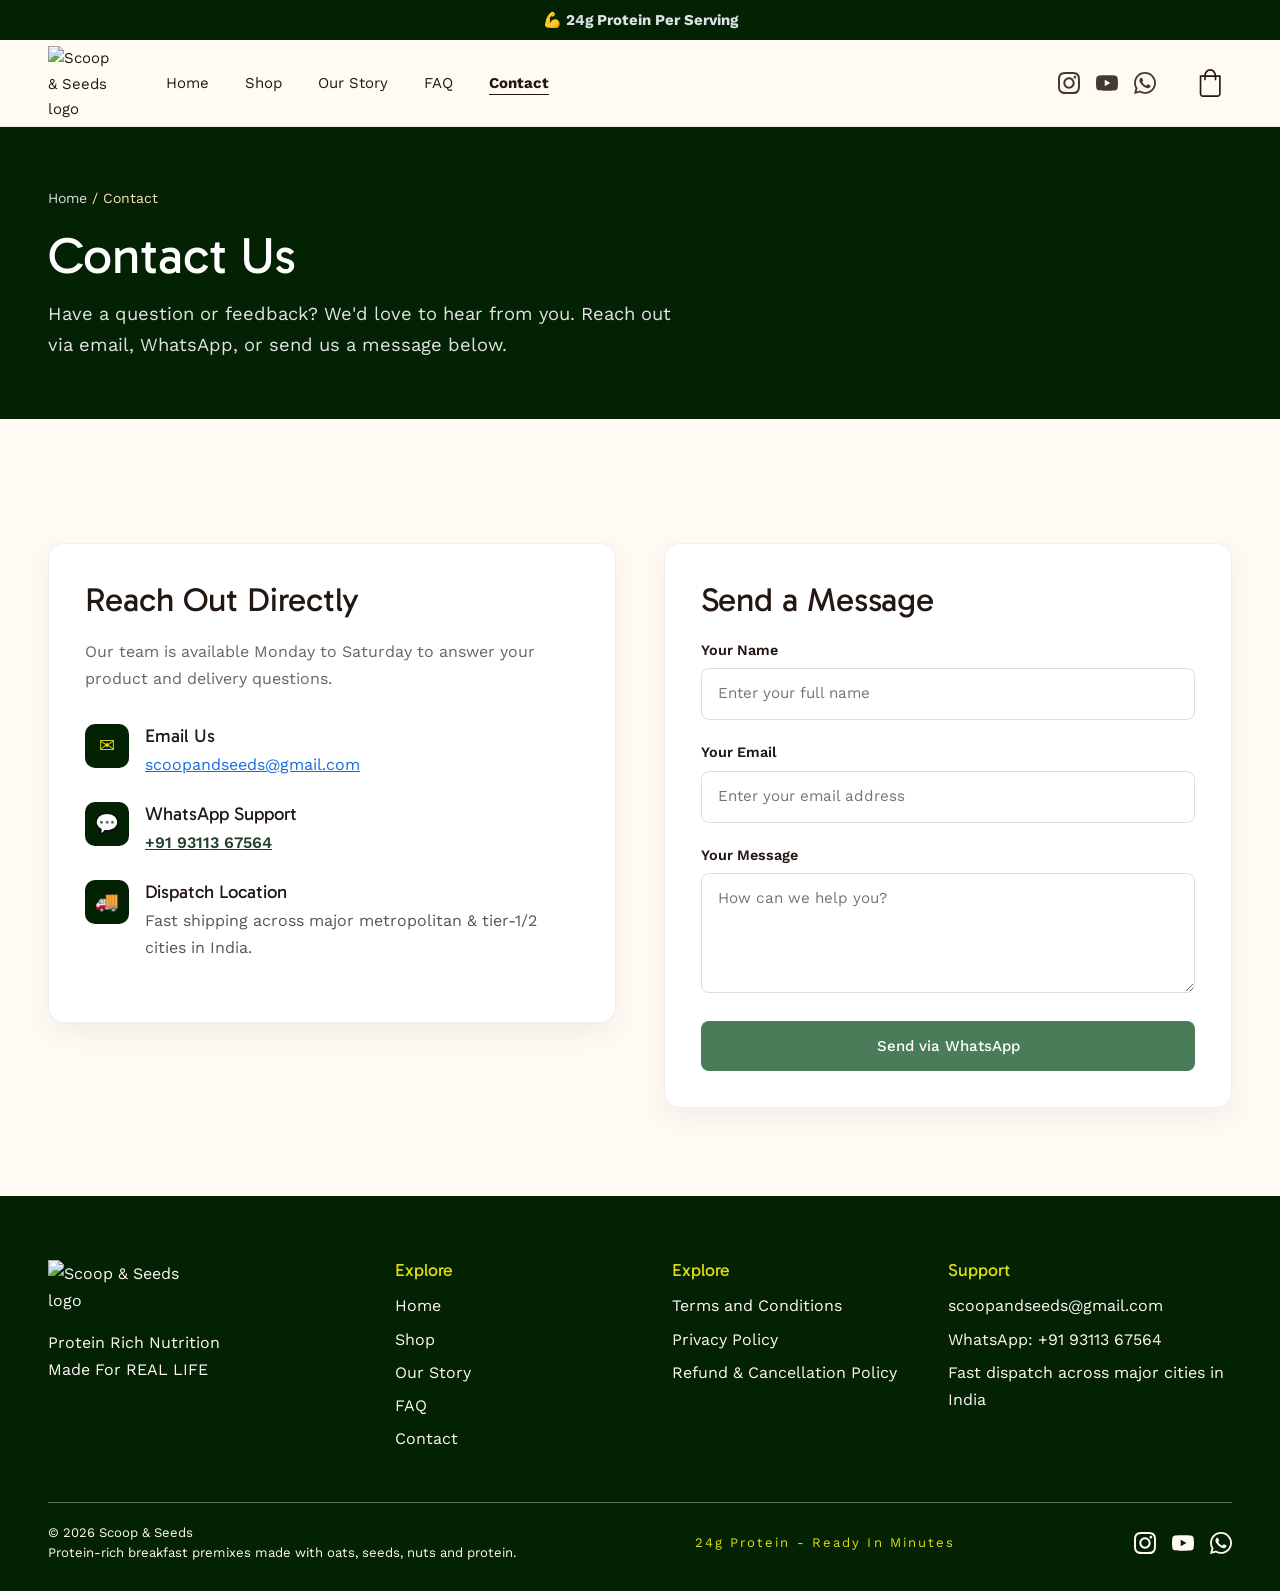
==== pages/contact.html @ 5bf4b300 "commit" ====
<!DOCTYPE html>
<html lang="en">

<head>
    <meta charset="utf-8">
    <meta name="viewport" content="width=device-width, initial-scale=1">
    <title>Contact Us | Scoop &amp; Seeds</title>
    <meta name="description"
        content="Get in touch with Scoop & Seeds. Contact us via Email or WhatsApp for orders, inquiries, or feedback.">
    <meta property="og:title" content="Contact Us | Scoop &amp; Seeds">
    <meta property="og:description" content="Reach out to the Scoop & Seeds team. We are here to help you with your order and nutrition goals.">
    <meta property="og:type" content="website">
    <link rel="icon"
        href="https://assets.zyrosite.com/cdn-cgi/image/format=auto,w=64,h=64,fit=crop/lCACfO20beddAweM/picsart_26-08-27_15-36-24-180-1-9NL1QxAApaIvexKM.png">
    <link rel="preconnect" href="https://fonts.googleapis.com">
    <link rel="preconnect" href="https://fonts.gstatic.com" crossorigin>
    <link
        href="https://fonts.googleapis.com/css2?family=Gabarito:wght@400;600;700&family=Work+Sans:wght@400;500;600&display=swap"
        rel="stylesheet">
    <link rel="stylesheet" href="../style.css">
</head>

<body>

    <!-- Icon sprite -->
    <svg width="0" height="0" style="position:absolute" aria-hidden="true">
        <symbol id="i-instagram" viewBox="0 0 24 24">
            <path
                d="M12.0027 5.84808C8.59743 5.84808 5.85075 8.59477 5.85075 12C5.85075 15.4053 8.59743 18.1519 12.0027 18.1519C15.4079 18.1519 18.1546 15.4053 18.1546 12C18.1546 8.59477 15.4079 5.84808 12.0027 5.84808ZM12.0027 15.9996C9.80212 15.9996 8.00312 14.2059 8.00312 12C8.00312 9.7941 9.79677 8.00046 12.0027 8.00046C14.2086 8.00046 16.0022 9.7941 16.0022 12C16.0022 14.2059 14.2032 15.9996 12.0027 15.9996ZM19.8412 5.59644C19.8412 6.39421 19.1987 7.03135 18.4062 7.03135C17.6085 7.03135 16.9713 6.38885 16.9713 5.59644C16.9713 4.80402 17.6138 4.16153 18.4062 4.16153C19.1987 4.16153 19.8412 4.80402 19.8412 5.59644ZM23.9157 7.05277C23.8247 5.13063 23.3856 3.42801 21.9775 2.02522C20.5747 0.622429 18.8721 0.183388 16.9499 0.0870135C14.9689 -0.0254238 9.03112 -0.0254238 7.05008 0.0870135C5.1333 0.178034 3.43068 0.617075 2.02253 2.01986C0.614389 3.42265 0.180703 5.12527 0.0843279 7.04742C-0.0281093 9.02845 -0.0281093 14.9662 0.0843279 16.9472C0.175349 18.8694 0.614389 20.572 2.02253 21.9748C3.43068 23.3776 5.12794 23.8166 7.05008 23.913C9.03112 24.0254 14.9689 24.0254 16.9499 23.913C18.8721 23.822 20.5747 23.829 21.9775 21.9748C23.3803 20.572 23.8193 18.8694 23.9157 16.9472C24.0281 14.9662 24.0281 9.03381 23.9157 7.05277ZM21.3564 19.0728C20.9388 20.1223 20.1303 20.9307 19.0755 21.3537C17.496 21.9802 13.7481 21.8356 12.0027 21.8356C10.2572 21.8356 6.50396 21.9748 4.92984 21.3537C3.88042 20.9361 3.07195 20.1276 2.64897 19.0728C2.02253 17.4934 2.16709 13.7455 2.16709 12C2.16709 10.2546 2.02789 6.50129 2.64897 4.92717C3.06659 3.87776 3.87507 3.06928 4.92984 2.6463C6.50931 2.01986 10.2572 2.16443 12.0027 2.16443C13.7481 2.16443 17.5014 2.02522 19.0755 2.6463C20.1249 3.06392 20.9334 3.8724 21.3564 4.92717C21.9828 6.50665 21.8383 10.2546 21.8383 12C21.8383 13.7455 21.9828 17.4987 21.3564 19.0728Z" />
        </symbol>
        <symbol id="i-whatsapp" viewBox="0 0 24 24">
            <path
                d="M20.4054 3.4875C18.1607 1.2375 15.1714 0 11.9946 0C5.4375 0 0.101786 5.33571 0.101786 11.8929C0.101786 13.9875 0.648214 16.0339 1.6875 17.8393L0 24L6.30536 22.3446C8.04107 23.2929 9.99643 23.7911 11.9893 23.7911H11.9946C18.5464 23.7911 24 18.4554 24 11.8982C24 8.72143 22.65 5.7375 20.4054 3.4875ZM11.9946 21.7875C10.2161 21.7875 8.475 21.3107 6.95893 20.4107L6.6 20.1964L2.86071 21.1768L3.85714 17.5286L3.62143 17.1536C2.63036 15.5786 2.11071 13.7625 2.11071 11.8929C2.11071 6.44464 6.54643 2.00893 12 2.00893C14.6411 2.00893 17.1214 3.0375 18.9857 4.90714C20.85 6.77679 21.9964 9.25714 21.9911 11.8982C21.9911 17.3518 17.4429 21.7875 11.9946 21.7875ZM17.4161 14.3839C17.1214 14.2339 15.6589 13.5161 15.3857 13.4196C15.1125 13.3179 14.9143 13.2696 14.7161 13.5696C14.5179 13.8696 13.95 14.5339 13.7732 14.7375C13.6018 14.9357 13.425 14.9625 13.1304 14.8125C11.3839 13.9393 10.2375 13.2536 9.08571 11.2768C8.78036 10.7518 9.39107 10.7893 9.95893 9.65357C10.0554 9.45536 10.0071 9.28393 9.93214 9.13393C9.85714 8.98393 9.2625 7.52143 9.01607 6.92679C8.775 6.34821 8.52857 6.42857 8.34643 6.41786C8.175 6.40714 7.97679 6.40714 7.77857 6.40714C7.58036 6.40714 7.25893 6.48214 6.98571 6.77679C6.7125 7.07679 5.94643 7.79464 5.94643 9.25714C5.94643 10.7196 7.0125 12.1339 7.15714 12.3321C7.30714 12.5304 9.25179 15.5304 12.2357 16.8214C14.1214 17.6357 14.8607 17.7054 15.8036 17.5661C16.3768 17.4804 17.5607 16.8482 17.8071 16.1518C18.0536 15.4554 18.0536 14.8607 17.9786 14.7375C17.9089 14.6036 17.7107 14.5286 17.4161 14.3839Z" />
        </symbol>
        <symbol id="i-youtube" viewBox="0 0 24 24">
            <path
                d="M23.4985 6.20286C23.2225 5.16356 22.4092 4.34503 21.3766 4.06726C19.505 3.5625 12 3.5625 12 3.5625C12 3.5625 4.49503 3.5625 2.62336 4.06726C1.59077 4.34508 0.777523 5.16356 0.501503 6.20286C0 8.08666 0 12.017 0 12.017C0 12.017 0 15.9474 0.501503 17.8312C0.777523 18.8705 1.59077 19.6549 2.62336 19.9327C4.49503 20.4375 12 20.4375 12 20.4375C12 20.4375 19.505 20.4375 21.3766 19.9327C22.4092 19.6549 23.2225 18.8705 23.4985 17.8312C24 15.9474 24 12.017 24 12.017C24 12.017 24 8.08666 23.4985 6.20286ZM9.54544 15.5855V8.44855L15.8181 12.0171L9.54544 15.5855Z" />
        </symbol>
        <symbol id="i-mail" viewBox="0 0 24 24">
            <path
                d="M21.75 3H2.25C1.00734 3 0 4.00734 0 5.25V18.75C0 19.9927 1.00734 21 2.25 21H21.75C22.9927 21 24 19.9927 24 18.75V5.25C24 4.00734 22.9927 3 21.75 3ZM21.75 5.25V7.16273C20.699 8.01862 19.0234 9.3495 15.4412 12.1545C14.6518 12.7754 13.0881 14.2672 12 14.2498C10.9121 14.2674 9.34786 12.7752 8.55877 12.1545C4.97719 9.34992 3.30117 8.01877 2.25 7.16273V5.25H21.75ZM2.25 18.75V10.0499C3.32409 10.9054 4.8473 12.1059 7.16897 13.9239C8.19352 14.7304 9.98775 16.5108 12 16.5C14.0024 16.5108 15.7739 14.7563 16.8306 13.9243C19.1522 12.1064 20.6759 10.9055 21.75 10.05V18.75H2.25Z" />
        </symbol>
        <symbol id="i-bag" viewBox="0 0 19 24">
            <path fill-rule="evenodd" clip-rule="evenodd"
                d="M5.94636 5.35922C6.29451 3.00506 7.9363 1.39824 9.67973 1.39824C11.4232 1.39824 13.0649 3.00506 13.4131 5.35922H5.94636ZM4.53847 5.35922C4.90317 2.43147 6.95866 0.000183105 9.67973 0.000183105C12.4008 0.000183105 14.4563 2.43147 14.821 5.35922H17.2816H18.6797V6.75728V21.2039C18.6797 22.7481 17.4278 24 15.8836 24H3.4758C1.93155 24 0.679688 22.7481 0.679688 21.2039V6.75728V5.35922H2.07775H4.53847ZM2.07775 6.75728H4.52596V9.08752C4.52596 9.47359 4.83893 9.78655 5.22499 9.78655C5.61105 9.78655 5.92402 9.47359 5.92402 9.08752V6.75728H13.5259V9.08752C13.5259 9.47359 13.8389 9.78655 14.2249 9.78655C14.611 9.78655 14.9239 9.47359 14.9239 9.08752V6.75728H17.2816V21.2039C17.2816 21.976 16.6557 22.6019 15.8836 22.6019H3.4758C2.70368 22.6019 2.07775 21.976 2.07775 21.2039V6.75728Z" />
        </symbol>
    </svg>

    <!-- Announcement bar -->
    <div class="topbar">💪 24g Protein Per Serving</div>

    <!-- Header -->
    <header class="site">
        <div class="wrap nav">
            <a class="logo" href="../index.html" aria-label="Scoop &amp; Seeds home">
                <img src="https://assets.zyrosite.com/cdn-cgi/image/format=auto,w=375,fit=crop/lCACfO20beddAweM/picsart_26-08-27_15-36-24-180-1-9NL1QxAApaIvexKM.png"
                    alt="Scoop &amp; Seeds logo">
            </a>
            <ul id="menu">
                <li><a href="../index.html">Home</a></li>
                <li><a href="shop.html">Shop</a></li>
                <li><a href="story.html">Our Story</a></li>
                <li><a href="faq.html">FAQ</a></li>
                <li><a href="contact.html" style="font-weight:700;text-decoration:underline;text-underline-offset:6px;">Contact</a></li>
            </ul>
            <div class="spacer"></div>
            <div class="socials desktop">
                <a href="https://instagram.com/scoopandseeds" target="_blank" rel="noopener" aria-label="Instagram"><svg
                        class="icon">
                        <use href="#i-instagram" />
                    </svg></a>
                <a href="https://www.youtube.com/scoopandseeds" target="_blank" rel="noopener" aria-label="YouTube"><svg
                        class="icon">
                        <use href="#i-youtube" />
                    </svg></a>
                <a href="https://wa.me/919311367564" target="_blank" rel="noopener" aria-label="WhatsApp"><svg
                        class="icon">
                        <use href="#i-whatsapp" />
                    </svg></a>
            </div>
            <button class="cart-btn" id="openCart" aria-label="Open shopping bag">
                <svg class="icon">
                    <use href="#i-bag" />
                </svg>
                <span class="cart-count" id="cartCount">0</span>
            </button>
            <button class="burger" id="burger" aria-label="Menu" aria-expanded="false"
                aria-controls="menu"><span></span><span></span><span></span></button>
        </div>
    </header>

    <!-- Subpage Hero -->
    <section class="page-hero">
        <div class="wrap">
            <div class="page-breadcrumb"><a href="../index.html">Home</a> / Contact</div>
            <h1>Contact Us</h1>
            <p class="lead">Have a question or feedback? We'd love to hear from you. Reach out via email, WhatsApp, or send us a message below.</p>
        </div>
    </section>

    <main>
        <!-- Contact Content Section -->
        <section class="light">
            <div class="wrap">
                <div class="contact-grid">
                    <!-- Info Card -->
                    <div class="contact-info-card">
                        <h3>Reach Out Directly</h3>
                        <p style="color: #666; margin-bottom: 32px;">Our team is available Monday to Saturday to answer your product and delivery questions.</p>

                        <div class="contact-item">
                            <div class="icon-box">✉</div>
                            <div>
                                <h4 style="margin-bottom: 2px;">Email Us</h4>
                                <p style="margin:0;"><a href="mailto:scoopandseeds@gmail.com" style="color: var(--blue); text-decoration: underline;">scoopandseeds@gmail.com</a></p>
                            </div>
                        </div>

                        <div class="contact-item">
                            <div class="icon-box">💬</div>
                            <div>
                                <h4 style="margin-bottom: 2px;">WhatsApp Support</h4>
                                <p style="margin:0;"><a href="https://wa.me/919311367564" target="_blank" rel="noopener" style="color: var(--forest-2); font-weight: 600;">+91 93113 67564</a></p>
                            </div>
                        </div>

                        <div class="contact-item">
                            <div class="icon-box">🚚</div>
                            <div>
                                <h4 style="margin-bottom: 2px;">Dispatch Location</h4>
                                <p style="margin:0; color: #555;">Fast shipping across major metropolitan & tier-1/2 cities in India.</p>
                            </div>
                        </div>
                    </div>

                    <!-- Contact Form -->
                    <div class="contact-form">
                        <h3>Send a Message</h3>
                        <form id="contactPageForm">
                            <div class="form-group">
                                <label for="contactName">Your Name</label>
                                <input type="text" id="contactName" class="form-control" placeholder="Enter your full name" required>
                            </div>
                            <div class="form-group">
                                <label for="contactEmail">Your Email</label>
                                <input type="email" id="contactEmail" class="form-control" placeholder="Enter your email address" required>
                            </div>
                            <div class="form-group">
                                <label for="contactMessage">Your Message</label>
                                <textarea id="contactMessage" class="form-control" placeholder="How can we help you?" required></textarea>
                            </div>
                            <button type="submit" class="btn leaf full">Send via WhatsApp</button>
                        </form>
                    </div>
                </div>
            </div>
        </section>
    </main>

    <!-- Footer -->
    <footer>
        <div class="wrap">
            <div class="foot">
                <div>
                    <img src="https://assets.zyrosite.com/cdn-cgi/image/format=auto,w=375,fit=crop/lCACfO20beddAweM/picsart_26-08-27_15-36-24-180-1-9NL1QxAApaIvexKM.png"
                        alt="Scoop &amp; Seeds logo">
                    <p>Protein Rich Nutrition<br>Made For REAL LIFE</p>
                </div>
                <div>
                    <h5>Explore</h5>
                    <ul>
                        <li><a href="../index.html">Home</a></li>
                        <li><a href="shop.html">Shop</a></li>
                        <li><a href="story.html">Our Story</a></li>
                        <li><a href="faq.html">FAQ</a></li>
                        <li><a href="contact.html">Contact</a></li>
                    </ul>
                </div>
                <div>
                    <h5>Explore</h5>
                    <ul>
                        <li><a href="#">Terms and Conditions</a></li>
                        <li><a href="#">Privacy Policy</a></li>
                        <li><a href="#">Refund &amp; Cancellation Policy</a></li>
                    </ul>
                </div>
                <div>
                    <h5>Support</h5>
                    <ul>
                        <li><a href="mailto:scoopandseeds@gmail.com">scoopandseeds@gmail.com</a></li>
                        <li>WhatsApp: +91 93113 67564</li>
                        <li>Fast dispatch across major cities in India</li>
                    </ul>
                </div>
            </div>
            <div class="foot-bottom">
                <div class="small">
                    <div>© 2026 Scoop &amp; Seeds</div>
                    <div>Protein-rich breakfast premixes made with oats, seeds, nuts and protein.</div>
                </div>
                <div class="small strap">24g Protein - Ready In Minutes</div>
                <div class="socials">
                    <a href="https://instagram.com/scoopandseeds" target="_blank" rel="noopener"
                        aria-label="Instagram"><svg class="icon">
                            <use href="#i-instagram" />
                        </svg></a>
                    <a href="https://www.youtube.com/scoopandseeds" target="_blank" rel="noopener"
                        aria-label="YouTube"><svg class="icon">
                            <use href="#i-youtube" />
                        </svg></a>
                    <a href="https://wa.me/919311367564" target="_blank" rel="noopener" aria-label="WhatsApp"><svg
                            class="icon">
                            <use href="#i-whatsapp" />
                        </svg></a>
                </div>
            </div>
        </div>
    </footer>

    <!-- Cart drawer -->
    <div class="overlay" id="overlay"></div>
    <aside class="drawer" id="drawer" aria-label="Shopping bag" aria-hidden="true">
        <header>
            <h3>Shopping bag</h3>
            <button class="close-x" id="closeCart" aria-label="Close shopping bag">&times;</button>
        </header>
        <div class="items" id="cartItems"></div>
        <footer>
            <div class="subtotal"><span>Subtotal</span><span id="subtotal">₹0</span></div>
            <p class="note">Shipping is confirmed on WhatsApp when you place your order.</p>
            <button class="btn leaf full" id="checkout">Order on WhatsApp</button>
        </footer>
    </aside>
    <div class="toast" id="toast" role="status" aria-live="polite"></div>

    <script src="../script.js"></script>
    <script>
        document.getElementById('contactPageForm')?.addEventListener('submit', function(e) {
            e.preventDefault();
            const name = document.getElementById('contactName').value;
            const email = document.getElementById('contactEmail').value;
            const msg = document.getElementById('contactMessage').value;
            const text = `Hi Scoop & Seeds team!%0A%0AName: ${encodeURIComponent(name)}%0AEmail: ${encodeURIComponent(email)}%0AMessage: ${encodeURIComponent(msg)}`;
            window.open(`https://wa.me/919311367564?text=${text}`, '_blank');
        });
    </script>
</body>

</html>
---- style.css ----
:root {
    --forest: #032103;
    --forest-2: #22402b;
    --leaf: #4a7c59;
    --cream: #fffaf4;
    --sand: #ffdeb7;
    --cocoa: #231712;
    --cocoa-hover: #4f4541;
    --rose: #bda3a3;
    --blue: #176be0;
    --red: #d02749;
    --lime: #e0dd0e;
    --sky: #70a1e6;

    --font-head: 'Gabarito', system-ui, sans-serif;
    --font-body: 'Work Sans', system-ui, sans-serif;

    --max: 1224px;
    --radius: 8px;
}

*,
*::before,
*::after {
    box-sizing: border-box;
}

html {
    scroll-behavior: smooth;
    scroll-padding-top: 90px;
}

body {
    margin: 0;
    font-family: var(--font-body);
    font-size: 16px;
    line-height: 1.7;
    color: var(--cocoa);
    background: var(--cream);
    -webkit-font-smoothing: antialiased;
}

img {
    max-width: 100%;
    display: block;
}

a {
    color: inherit;
}

h1,
h2,
h3,
h4,
h5 {
    font-family: var(--font-head);
    font-weight: 400;
    margin: 0 0 .5em;
    line-height: 1.15;
}

h1 {
    font-size: clamp(2.6rem, 6vw, 4.5rem);
}

h2 {
    font-size: clamp(2rem, 4.2vw, 3.5rem);
    line-height: 1.2;
}

h3 {
    font-size: clamp(1.5rem, 2.6vw, 2.25rem);
    line-height: 1.25;
}

h4 {
    font-size: 1.15rem;
    line-height: 1.35;
}

p {
    margin: 0 0 1em;
}

:focus-visible {
    outline: 3px solid var(--blue);
    outline-offset: 3px;
}

.wrap {
    width: 100%;
    max-width: var(--max);
    margin: 0 auto;
    padding: 0 20px;
}

section {
    padding: 88px 0;
}

.dark {
    background: var(--forest);
    color: #fff;
}

.light {
    background: var(--cream);
}

.small {
    font-size: .82rem;
    line-height: 1.5;
}

.center {
    text-align: center;
}

.kicker {
    font-size: .82rem;
    margin-bottom: 8px;
}

.icon {
    width: 22px;
    height: 22px;
    fill: currentColor;
}

/* Buttons */
.btn {
    display: inline-flex;
    align-items: center;
    justify-content: center;
    padding: 16px 30px;
    border-radius: var(--radius);
    background: var(--cocoa);
    color: #fff;
    border: 0;
    font: 500 15px/1.2 var(--font-body);
    text-decoration: none;
    cursor: pointer;
    transition: background .2s, transform .2s;
}

.btn:hover {
    background: var(--cocoa-hover);
    transform: translateY(-2px);
}

.btn.pill {
    border-radius: 999px;
}

.btn.blue {
    background: var(--blue);
    border: 1px solid #fff;
}

.btn.blue:hover {
    background: #1258b8;
}

.btn.white {
    background: #fff;
    color: #000;
}

.btn.white:hover {
    background: #f1f1f1;
}

.btn.leaf {
    background: var(--leaf);
}

.btn.leaf:hover {
    background: var(--cocoa);
}

.btn.full {
    width: 100%;
}

/* Top bar + marquee */
.topbar {
    background: var(--forest);
    color: #dee3e5;
    text-align: center;
    font: 700 15px/40px 'Work Sans', sans-serif;
    height: 40px;
    overflow: hidden;
}

.marquee {
    overflow: hidden;
    white-space: nowrap;
    color: #fff;
    font-family: var(--font-head);
    font-weight: 700;
}

.marquee-track {
    display: inline-flex;
    animation: scroll 28s linear infinite;
}

.marquee span {
    padding: 0 2.5rem;
}

.marquee.big {
    background: var(--leaf);
    font-size: 1.5rem;
    padding: 14px 0;
}

.marquee.slim {
    background: rgba(0, 0, 0, .28);
    font-size: 1.15rem;
    padding: 12px 0;
}

@keyframes scroll {
    to {
        transform: translateX(-50%);
    }
}

/* Header */
header.site {
    position: sticky;
    top: 0;
    z-index: 50;
    background: var(--cream);
    border-bottom: 1px solid rgba(35, 23, 18, .08);
}

.nav {
    display: flex;
    align-items: center;
    gap: 32px;
    min-height: 86px;
}

.logo img {
    height: 74px;
    width: 74px;
    object-fit: contain;
}

.nav ul {
    display: flex;
    gap: 36px;
    list-style: none;
    margin: 0 auto 0 12px;
    padding: 0;
}

.nav a {
    text-decoration: none;
    font-size: 15px;
}

.nav ul a:hover {
    text-decoration: underline;
    text-underline-offset: 6px;
}

.socials {
    display: flex;
    gap: 16px;
    align-items: center;
}

.socials a {
    display: inline-flex;
    color: inherit;
    opacity: .85;
    transition: opacity .2s, transform .2s;
}

.socials a:hover {
    opacity: 1;
    transform: translateY(-2px);
}

.cart-btn {
    position: relative;
    background: none;
    border: 0;
    cursor: pointer;
    color: var(--cocoa);
    width: 44px;
    height: 44px;
    display: grid;
    place-items: center;
}

.cart-btn .icon {
    width: 28px;
    height: 28px;
}

.cart-count {
    position: absolute;
    top: 2px;
    right: 0;
    min-width: 20px;
    height: 20px;
    border-radius: 10px;
    background: var(--red);
    color: #fff;
    font-size: 12px;
    font-weight: 600;
    display: none;
    align-items: center;
    justify-content: center;
    padding: 0 5px;
}

.burger {
    display: none;
    background: none;
    border: 0;
    width: 44px;
    height: 44px;
    cursor: pointer;
}

.burger span {
    display: block;
    width: 24px;
    height: 2px;
    background: var(--cocoa);
    margin: 5px auto;
}

/* Hero */
.hero {
    padding: 0;
}

.hero-inner {
    display: grid;
    grid-template-columns: 1.05fr 1fr;
    gap: 56px;
    align-items: center;
    padding: 88px 20px;
}

.hero h1 {
    color: #fff;
    font-weight: 700;
    margin-bottom: 28px;
}

.hero h1 .b {
    color: var(--blue);
    font-style: italic;
}

.hero h1 .r {
    color: var(--red);
    font-style: italic;
}

.hero p {
    font-weight: 600;
    margin-bottom: 12px;
}

.hero .try {
    color: var(--red);
    font-size: 1.4rem;
    font-weight: 700;
    margin: 18px 0;
}

.hero .cta-row {
    display: flex;
    align-items: center;
    gap: 22px;
    margin-top: 30px;
    flex-wrap: wrap;
}

.hero .cta-row .socials a {
    opacity: 1;
}

.hero .tag {
    font-family: var(--font-head);
    font-weight: 600;
    font-size: 1.5rem;
    margin-top: 44px;
    max-width: 30ch;
}

/* Legacy hero-grid rules cleaned */

/* Story */
.story {
    display: grid;
    grid-template-columns: 1fr 1.15fr;
    gap: 72px;
    align-items: center;
}

.story figure {
    margin: 0;
    position: relative;
}

.story figure img {
    width: 100%;
    border-radius: 20px;
}

.story figcaption {
    position: absolute;
    left: 50%;
    bottom: 14px;
    transform: translateX(-50%);
    background: var(--forest-2);
    color: #fff;
    font: 700 14px/1 var(--font-head);
    padding: 8px 14px;
    border-radius: 6px;
    white-space: nowrap;
}

.story h3 {
    font-size: clamp(1.8rem, 3vw, 2.5rem);
}

.story .lead {
    font-weight: 600;
}

.story .close {
    margin-top: 28px;
    font-weight: 600;
}

/* Problem (video) */
.problem {
    position: relative;
    overflow: hidden;
    color: #fff;
    text-align: center;
    padding: 110px 0;
    isolation: isolate;
}

.problem video,
.problem .veil {
    position: absolute;
    inset: 0;
    width: 100%;
    height: 100%;
    z-index: -2;
    object-fit: cover;
}

.problem .veil {
    z-index: -1;
    background: rgba(3, 33, 3, .85);
}

.problem h2 {
    max-width: 20ch;
    margin: 0 auto 16px;
}

.problem h4 {
    font-size: clamp(1.1rem, 2vw, 1.5rem);
    max-width: 40ch;
    margin: 0 auto 32px;
    font-weight: 400;
}

.problem .label {
    font-weight: 700;
    letter-spacing: .1em;
    margin-bottom: 18px;
}

/* Dessert mixes */
.mixes {
    display: grid;
    grid-template-columns: 1fr 1fr;
    gap: 64px;
    align-items: center;
}

.mixes img {
    border-radius: 8px;
    width: 100%;
}

.mixes h1 {
    font-size: clamp(2.4rem, 5vw, 4.2rem);
}

.mixes h1 strong {
    font-weight: 700;
}

.mixes .btns {
    display: flex;
    gap: 16px;
    flex-wrap: wrap;
    margin-top: 28px;
}

/* Shop */
.products {
    display: grid;
    grid-template-columns: repeat(auto-fit, minmax(230px, 1fr));
    gap: 24px;
    margin-top: 44px;
}

.product {
    display: flex;
    flex-direction: column;
    text-align: center;
}

.product .pic {
    aspect-ratio: 3/4;
    background: #fff;
    border-radius: 12%;
    overflow: hidden;
}

.product .pic img {
    width: 100%;
    height: 100%;
    object-fit: contain;
    transition: transform .4s;
}

.product:hover .pic img {
    transform: scale(1.06);
}

.product h4 {
    margin: 18px 0 4px;
    font-size: 1.1rem;
    min-height: 2.7em;
}

.product .price {
    font-weight: 600;
    margin-bottom: 14px;
}

.product .btn {
    margin-top: auto;
}

/* Flavors */
.flavors {
    display: grid;
    grid-template-columns: repeat(3, 1fr);
    gap: 28px;
    margin-top: 48px;
}

.flavors img {
    width: 100%;
    aspect-ratio: 4/3;
    object-fit: cover;
    border-radius: 8px;
}

.flavors .price {
    font-weight: 600;
    margin: 18px 0 2px;
}

.flavors h3 {
    margin-bottom: 6px;
}

.flavors p {
    margin: 0;
}

.after {
    margin-top: 44px;
}

/* Process */
.process {
    text-align: center;
}

.process h2 {
    color: var(--sky);
}

.steps {
    display: grid;
    grid-template-columns: repeat(2, minmax(0, 300px));
    gap: 64px;
    justify-content: center;
    margin: 44px 0 52px;
}

.steps h3 {
    font-family: Arial, sans-serif;
    font-weight: 700;
    margin-bottom: 18px;
}

.steps .line {
    font-weight: 700;
}

.steps .arrow {
    display: block;
    margin: 8px 0;
    font-weight: 700;
}

/* Instagram */
.insta {
    background: #fff;
    padding: 56px 0;
    text-align: center;
}

.insta .btn {
    margin-top: 28px;
}

/* Benefits */
.benefits {
    background: var(--rose);
}

.stats {
    display: grid;
    grid-template-columns: repeat(4, 1fr);
    gap: 20px;
    margin-top: 40px;
    text-align: center;
}

.stats h2 {
    margin-bottom: 4px;
}

.stats p {
    margin: 0;
}

/* Bundle */
.bundle {
    display: grid;
    grid-template-columns: 1.2fr 1fr;
    gap: 56px;
    align-items: center;
}

.bundle>img {
    width: 100%;
    border-radius: 8px;
}

.bundle h2 {
    color: #22402b;
}

.deal-card {
    background: var(--cream);
    padding: 32px;
    border-radius: 16px;
    box-shadow: 0 20px 25px -5px rgba(0, 0, 0, .1), 0 8px 10px -6px rgba(0, 0, 0, .1);
    margin-top: 24px;
}

.deal-card+.btn {
    margin-top: 24px;
}

.single {
    margin-top: 32px;
}

.single h4 {
    margin-bottom: 6px;
}

/* FAQ */
.faq {
    max-width: 820px;
    margin: 40px auto 0;
}

.faq details {
    border-bottom: 1px solid rgba(35, 23, 18, .18);
    padding: 18px 0;
}

.faq summary {
    cursor: pointer;
    font: 600 1.15rem var(--font-head);
    list-style: none;
    display: flex;
    justify-content: space-between;
    gap: 16px;
}

.faq summary::-webkit-details-marker {
    display: none;
}

.faq summary::after {
    content: '+';
    font-size: 1.5rem;
    line-height: 1;
}

.faq details[open] summary::after {
    content: '–';
}

.faq details p {
    margin: 12px 0 0;
}

/* Contact */
.contact-grid {
    display: grid;
    grid-template-columns: 1fr 1fr;
    gap: 56px;
    margin-top: 36px;
}

form.contact {
    display: grid;
    gap: 14px;
}

form.contact label {
    font-size: .9rem;
    font-weight: 600;
    display: grid;
    gap: 6px;
}

form.contact input,
form.contact textarea {
    font: inherit;
    padding: 13px 14px;
    border: 1px solid rgba(35, 23, 18, .25);
    border-radius: var(--radius);
    background: #fff;
    color: var(--cocoa);
}

form.contact textarea {
    min-height: 130px;
    resize: vertical;
}

.contact-info a {
    text-underline-offset: 4px;
}

/* Footer */
footer {
    background: var(--forest);
    color: var(--cream);
    padding: 64px 0 28px;
}

.foot {
    display: grid;
    grid-template-columns: 1.3fr 1fr 1fr 1.2fr;
    gap: 40px;
}

.foot img {
    width: 150px;
    margin-bottom: 14px;
}

.foot h5 {
    color: var(--lime);
    font-size: 1.1rem;
    margin-bottom: 12px;
}

.foot ul {
    list-style: none;
    margin: 0;
    padding: 0;
}

.foot li {
    margin-bottom: 6px;
}

.foot a {
    text-decoration: none;
}

.foot a:hover {
    text-decoration: underline;
}

.foot-bottom {
    margin-top: 44px;
    padding-top: 20px;
    border-top: 1px solid rgba(255, 250, 244, .35);
    display: flex;
    justify-content: space-between;
    align-items: center;
    gap: 20px;
    flex-wrap: wrap;
}

.foot-bottom .strap {
    color: var(--lime);
    letter-spacing: .16em;
}

.foot-bottom .socials a {
    opacity: 1;
}

/* Cart drawer */
.overlay {
    position: fixed;
    inset: 0;
    background: rgba(0, 0, 0, .45);
    opacity: 0;
    pointer-events: none;
    transition: opacity .25s;
    z-index: 90;
}

.overlay.open {
    opacity: 1;
    pointer-events: auto;
}

.drawer {
    position: fixed;
    top: 0;
    right: 0;
    height: 100%;
    width: min(420px, 100%);
    background: #fff;
    color: var(--cocoa);
    z-index: 100;
    transform: translateX(100%);
    transition: transform .3s ease;
    display: flex;
    flex-direction: column;
}

.drawer.open {
    transform: none;
}

.drawer header {
    display: flex;
    justify-content: space-between;
    align-items: center;
    padding: 20px 24px;
    border-bottom: 1px solid #eee;
}

.drawer header h3 {
    margin: 0;
    font-size: 1.4rem;
}

.close-x {
    background: none;
    border: 0;
    font-size: 1.8rem;
    cursor: pointer;
    line-height: 1;
    width: 40px;
    height: 40px;
}

.drawer .items {
    flex: 1;
    overflow: auto;
    padding: 8px 24px;
}

.drawer .empty {
    text-align: center;
    padding: 48px 0;
    color: #777;
}

.item {
    display: grid;
    grid-template-columns: 64px 1fr auto;
    gap: 14px;
    padding: 16px 0;
    border-bottom: 1px solid #f0f0f0;
    align-items: center;
}

.item img {
    width: 64px;
    height: 64px;
    object-fit: contain;
    background: #f6f2ec;
    border-radius: 8px;
}

.item .name {
    font-size: .92rem;
    font-weight: 600;
    line-height: 1.3;
}

.qty {
    display: inline-flex;
    align-items: center;
    border: 1px solid #ddd;
    border-radius: 6px;
    margin-top: 6px;
}

.qty button {
    background: none;
    border: 0;
    width: 30px;
    height: 30px;
    cursor: pointer;
    font-size: 1.1rem;
}

.qty span {
    min-width: 24px;
    text-align: center;
    font-size: .9rem;
}

.item .line-price {
    font-weight: 600;
}

.drawer footer {
    background: #fff;
    color: var(--cocoa);
    padding: 20px 24px;
    border-top: 1px solid #eee;
}

.subtotal {
    display: flex;
    justify-content: space-between;
    font-weight: 600;
    margin-bottom: 4px;
}

.drawer footer .note {
    font-size: .82rem;
    color: #777;
    margin-bottom: 14px;
}

.toast {
    position: fixed;
    left: 50%;
    bottom: 28px;
    transform: translate(-50%, 30px);
    background: var(--cocoa);
    color: #fff;
    padding: 12px 20px;
    border-radius: 999px;
    font-size: .92rem;
    opacity: 0;
    pointer-events: none;
    transition: .3s;
    z-index: 120;
}

.toast.show {
    opacity: 1;
    transform: translate(-50%, 0);
}

/* Responsive */
@media (max-width: 960px) {
    section {
        padding: 64px 0;
    }

    .hero-inner,
    .story,
    .mixes,
    .bundle,
    .contact-grid {
        grid-template-columns: 1fr;
        gap: 40px;
    }

    .hero-inner {
        padding: 56px 20px;
    }

    .hero-grid a:nth-child(even) {
        transform: none;
    }

    .flavors {
        grid-template-columns: 1fr;
    }

    .stats {
        grid-template-columns: repeat(2, 1fr);
    }

    .foot {
        grid-template-columns: 1fr 1fr;
    }

    .nav {
        gap: 12px;
        min-height: 76px;
    }

    .logo img {
        height: 62px;
        width: 62px;
    }

    .nav .socials.desktop {
        display: none;
    }

    .nav ul {
        display: none;
        position: absolute;
        top: 100%;
        left: 0;
        right: 0;
        background: var(--cream);
        flex-direction: column;
        gap: 0;
        margin: 0;
        padding: 8px 20px 20px;
        border-bottom: 1px solid rgba(35, 23, 18, .1);
    }

    .nav ul.open {
        display: flex;
    }

    .nav ul a {
        display: block;
        padding: 14px 0;
        font-size: 1.1rem;
    }

    .nav .spacer {
        flex: 1;
    }

    .burger {
        display: block;
    }

    .steps {
        grid-template-columns: 1fr;
        gap: 44px;
    }

    .story,
    .mixes {
        text-align: center;
    }

    .mixes .btns {
        justify-content: center;
    }
}

@media (max-width: 560px) {
    .stats {
        grid-template-columns: 1fr;
    }

    .foot {
        grid-template-columns: 1fr;
        text-align: center;
    }

    .foot-bottom {
        justify-content: center;
        text-align: center;
    }

    .foot .socials {
        justify-content: center;
    }
}

@media (prefers-reduced-motion: reduce) {
    html {
        scroll-behavior: auto;
    }

    .marquee-track {
        animation: none;
    }

    * {
        transition: none !important;
    }
}

/* Instagram Section */
.insta {
    background: #ffffff;
    padding: 64px 0;
    overflow: hidden;
}

.insta-header {
    display: flex;
    align-items: center;
    justify-content: space-between;
    margin-bottom: 28px;
    padding: 18px 24px;
    background: var(--cream);
    border-radius: 14px;
    border: 1px solid rgba(35, 23, 18, 0.08);
    box-shadow: 0 2px 8px rgba(0, 0, 0, 0.03);
}

.insta-profile {
    display: flex;
    align-items: center;
    gap: 16px;
}

.insta-avatar {
    width: 52px;
    height: 52px;
    border-radius: 50%;
    object-fit: cover;
    border: 2px solid var(--leaf);
    padding: 2px;
    background: #fff;
}

.insta-handle {
    font: 700 1.15rem var(--font-head);
    color: var(--cocoa);
    text-decoration: none;
    display: block;
}

.insta-handle:hover {
    color: var(--leaf);
    text-decoration: underline;
}

.insta-stats {
    font-size: 0.88rem;
    color: #666;
    margin-top: 2px;
}

.insta-follow-btn {
    padding: 10px 22px;
    font-size: 14px;
    border-radius: 999px;
    background: var(--cocoa);
    color: #fff;
    text-decoration: none;
    display: inline-flex;
    align-items: center;
}

/* Carousel Container */
.insta-carousel-container {
    position: relative;
    display: flex;
    align-items: center;
}

.insta-carousel {
    width: 100%;
    overflow: hidden;
    border-radius: 14px;
    padding: 4px 0;
}

.insta-track {
    display: flex;
    gap: 18px;
    transition: transform 0.4s cubic-bezier(0.25, 1, 0.5, 1);
    will-change: transform;
}

.insta-card {
    flex: 0 0 calc(25% - 13.5px);
    position: relative;
    aspect-ratio: 1 / 1;
    border-radius: 12px;
    overflow: hidden;
    background: #f4f0ea;
    text-decoration: none;
    color: #fff;
    box-shadow: 0 4px 12px rgba(0, 0, 0, 0.06);
    cursor: pointer;
}

.insta-card img {
    width: 100%;
    height: 100%;
    object-fit: cover;
    transition: transform 0.4s ease;
}

.insta-card:hover img {
    transform: scale(1.08);
}

.insta-card-badge {
    position: absolute;
    top: 12px;
    right: 12px;
    background: rgba(0, 0, 0, 0.65);
    color: #fff;
    padding: 4px 8px;
    border-radius: 6px;
    font-size: 11px;
    font-weight: 600;
    backdrop-filter: blur(4px);
    z-index: 2;
    display: flex;
    align-items: center;
    gap: 4px;
}

.insta-card-overlay {
    position: absolute;
    inset: 0;
    background: rgba(3, 33, 3, 0.82);
    display: flex;
    flex-direction: column;
    align-items: center;
    justify-content: center;
    gap: 10px;
    padding: 18px;
    text-align: center;
    opacity: 0;
    transition: opacity 0.3s ease;
    z-index: 3;
}

.insta-card:hover .insta-card-overlay {
    opacity: 1;
}

.insta-card-metrics {
    display: flex;
    gap: 16px;
    font-size: 0.95rem;
    font-weight: 700;
}

.insta-card-caption {
    font-size: 0.84rem;
    line-height: 1.35;
    display: -webkit-box;
    -webkit-line-clamp: 2;
    -webkit-box-orient: vertical;
    overflow: hidden;
    color: #ffdeb7;
}

/* Navigation Buttons */
.insta-nav {
    position: absolute;
    top: 50%;
    transform: translateY(-50%);
    width: 44px;
    height: 44px;
    border-radius: 50%;
    background: #ffffff;
    color: var(--cocoa);
    border: 1px solid rgba(35, 23, 18, 0.15);
    box-shadow: 0 4px 14px rgba(0, 0, 0, 0.15);
    cursor: pointer;
    font-size: 20px;
    display: grid;
    place-items: center;
    z-index: 10;
    transition: background 0.2s, color 0.2s, transform 0.2s;
}

.insta-nav:hover {
    background: var(--cocoa);
    color: #ffffff;
    transform: translateY(-50%) scale(1.1);
}

.insta-nav.prev {
    left: -20px;
}

.insta-nav.next {
    right: -20px;
}

@media (max-width: 960px) {
    .insta-card {
        flex: 0 0 calc(50% - 9px);
    }

    .insta-nav.prev {
        left: -10px;
    }

    .insta-nav.next {
        right: -10px;
    }
}

@media (max-width: 560px) {
    .insta-card {
        flex: 0 0 100%;
    }

    .insta-header {
        flex-direction: column;
        text-align: center;
        gap: 14px;
    }

    .insta-profile {
        flex-direction: column;
        gap: 8px;
    }
}

/* ==========================================================================
   Hero Upgrades & Enhanced Layout Styles
   ========================================================================== */
.hero {
    padding: 0 0 40px 0;
    position: relative;
    background: linear-gradient(135deg, #021702 0%, #032103 50%, #15341c 100%);
}

.hero-badges {
    display: flex;
    flex-wrap: wrap;
    gap: 10px;
    margin-bottom: 22px;
}

.hero-chip {
    display: inline-flex;
    align-items: center;
    padding: 6px 14px;
    border-radius: 999px;
    font-size: 0.83rem;
    font-weight: 600;
    letter-spacing: 0.02em;
    backdrop-filter: blur(8px);
    transition: transform 0.2s ease;
}

.hero-chip:hover {
    transform: translateY(-2px);
}

.hero-chip.gold {
    background: rgba(224, 221, 14, 0.15);
    color: #f7e64b;
    border: 1px solid rgba(224, 221, 14, 0.4);
}

.hero-chip.green {
    background: rgba(74, 124, 89, 0.25);
    color: #a3e0b5;
    border: 1px solid rgba(74, 124, 89, 0.5);
}

.hero-chip.blue {
    background: rgba(23, 107, 224, 0.2);
    color: #9ac2ff;
    border: 1px solid rgba(23, 107, 224, 0.4);
}

.hero-lead {
    font-size: 1.18rem;
    font-weight: 500;
    line-height: 1.6;
    color: #e3ebd8;
    margin-bottom: 20px;
}

.hero-perks {
    display: flex;
    flex-direction: column;
    gap: 10px;
    margin-bottom: 28px;
}

.perk-item {
    font-size: 0.95rem;
    font-weight: 500;
    color: #f3f7ee;
    display: flex;
    align-items: center;
    gap: 10px;
}

.perk-item .check {
    width: 20px;
    height: 20px;
    border-radius: 50%;
    background: var(--leaf);
    color: #fff;
    display: inline-flex;
    align-items: center;
    justify-content: center;
    font-size: 12px;
    font-weight: bold;
    flex-shrink: 0;
}

.hero-ctas {
    display: flex;
    align-items: center;
    gap: 16px;
    flex-wrap: wrap;
    margin-bottom: 24px;
}

.hero-primary-btn {
    font-size: 18px !important;
    padding: 16px 34px !important;
    box-shadow: 0 10px 28px rgba(23, 107, 224, 0.45);
    font-weight: 600 !important;
}

.hero-trust-bar {
    display: flex;
    align-items: center;
    gap: 12px;
    padding-top: 14px;
    border-top: 1px solid rgba(255, 255, 255, 0.12);
    font-size: 0.88rem;
    color: #d1dac6;
}

.trust-stars {
    color: #ffc107;
    font-size: 1.15rem;
    letter-spacing: 2px;
}

/* Hero Visual Frame & Banner */
.hero-visual-col {
    display: flex;
    flex-direction: column;
    gap: 20px;
}

.hero-card-frame {
    position: relative;
    border-radius: 20px;
    overflow: hidden;
    box-shadow: 0 24px 48px rgba(0, 0, 0, 0.5);
    border: 2px solid rgba(255, 255, 255, 0.15);
    background: var(--forest-2);
}

.hero-banner-img {
    width: 100%;
    height: auto;
    max-height: 380px;
    object-fit: cover;
    display: block;
    transition: transform 0.5s ease;
}

.hero-card-frame:hover .hero-banner-img {
    transform: scale(1.03);
}

.hero-banner-badge {
    position: absolute;
    bottom: 16px;
    right: 16px;
    background: rgba(3, 33, 3, 0.88);
    backdrop-filter: blur(12px);
    border: 1px solid rgba(255, 255, 255, 0.25);
    border-radius: 12px;
    padding: 8px 16px;
    display: flex;
    flex-direction: column;
    align-items: flex-end;
}

.badge-title {
    font-family: var(--font-head);
    font-weight: 700;
    color: var(--lime);
    font-size: 0.88rem;
    letter-spacing: 0.08em;
}

.badge-sub {
    font-size: 0.78rem;
    color: #fff;
    opacity: 0.9;
}

.hero-grid-label {
    font-size: 0.82rem;
    font-weight: 700;
    letter-spacing: 0.08em;
    text-transform: uppercase;
    color: var(--sand);
    margin-bottom: -10px;
}

.hero-grid {
    display: grid;
    grid-template-columns: repeat(4, 1fr);
    gap: 12px;
}

.hero-grid-item {
    background: rgba(23, 107, 224, 0.22);
    border: 1px solid rgba(23, 107, 224, 0.45);
    border-radius: 16px;
    padding: 12px 10px;
    text-align: center;
    text-decoration: none;
    transition: transform 0.25s ease, background 0.25s ease, border-color 0.25s ease, box-shadow 0.25s ease;
    display: flex;
    flex-direction: column;
    align-items: center;
    justify-content: center;
    backdrop-filter: blur(8px);
    box-shadow: 0 8px 20px rgba(0, 0, 0, 0.25);
}

.hero-grid-item:hover {
    transform: translateY(-5px);
    background: rgba(23, 107, 224, 0.38);
    border-color: rgba(255, 255, 255, 0.5);
    box-shadow: 0 12px 28px rgba(23, 107, 224, 0.35);
}

.hero-grid-item img {
    height: 76px;
    width: auto;
    object-fit: contain;
    margin-bottom: 8px;
    transition: transform 0.25s ease;
}

.hero-grid-item:hover img {
    transform: scale(1.08);
}

.hero-grid-item span {
    font-size: 0.82rem;
    font-weight: 700;
    color: #ffffff;
    white-space: nowrap;
    overflow: hidden;
    text-overflow: ellipsis;
    max-width: 100%;
}

/* Owner Section Styling */
.story {
    border-top: 1px solid rgba(35, 23, 18, 0.08);
    border-bottom: 1px solid rgba(35, 23, 18, 0.08);
}

@media (max-width: 960px) {
    .hero-grid {
        grid-template-columns: repeat(2, 1fr);
    }
    
    .hero-banner-img {
        max-height: 280px;
    }
}

/* ==========================================================================
   Sort Toolbar & Product Badges Styling
   ========================================================================== */
.shop-toolbar {
    display: flex;
    justify-content: flex-end;
    align-items: center;
    margin-bottom: 24px;
    width: 100%;
}

.sort-wrap {
    display: flex;
    align-items: center;
    gap: 10px;
    font-size: 0.9rem;
    font-weight: 500;
}

.dark .sort-wrap {
    color: #e3ebd8;
}

.sort-select {
    font: inherit;
    font-size: 0.88rem;
    font-weight: 600;
    padding: 8px 36px 8px 16px;
    border-radius: 999px;
    border: 1px solid rgba(255, 255, 255, 0.25);
    background: #ffffff url("data:image/svg+xml,%3Csvg xmlns='http://www.w3.org/2000/svg' width='12' height='8' viewBox='0 0 12 8'%3E%3Cpath fill='%23231712' d='M1.41 0L6 4.58 10.59 0 12 1.41l-6 6-6-6z'/%3E%3C/svg%3E") no-repeat right 14px center;
    appearance: none;
    -webkit-appearance: none;
    cursor: pointer;
    color: var(--cocoa);
    box-shadow: 0 4px 12px rgba(0, 0, 0, 0.15);
    transition: border-color 0.2s, box-shadow 0.2s;
}

.sort-select:focus, .sort-select:hover {
    border-color: var(--blue);
    outline: none;
    box-shadow: 0 4px 16px rgba(23, 107, 224, 0.3);
}

/* Product Card Badges & Prices */
.product .pic {
    position: relative;
}

.product-badge {
    position: absolute;
    top: 10px;
    left: 10px;
    background: #1e1e1e;
    color: #ffffff;
    font-size: 0.72rem;
    font-weight: 700;
    padding: 5px 11px;
    border-radius: 4px;
    letter-spacing: 0.03em;
    z-index: 2;
    box-shadow: 0 4px 12px rgba(0, 0, 0, 0.35);
}

.old-price {
    text-decoration: line-through;
    color: #a0a0a0;
    font-size: 0.9rem;
    margin-right: 6px;
    font-weight: 400;
}

.new-price {
    color: var(--cocoa);
    font-weight: 700;
    font-size: 1.05rem;
}

.dark .new-price {
    color: #ffffff;
}

/* Page Layouts & Utilities */
.page-breadcrumb {
    font-size: 0.88rem;
    color: var(--sand);
    margin-bottom: 16px;
}
.page-breadcrumb a {
    color: #fff;
    text-decoration: none;
    opacity: 0.85;
}
.page-breadcrumb a:hover {
    opacity: 1;
    text-decoration: underline;
}
.page-hero {
    background: var(--forest);
    color: #fff;
    padding: 60px 0 40px;
}
.page-hero h1 {
    font-size: clamp(2.2rem, 4vw, 3.2rem);
    margin-bottom: 12px;
}
.page-hero p.lead {
    font-size: 1.15rem;
    color: rgba(255,255,255,0.88);
    max-width: 650px;
}
.contact-grid {
    display: grid;
    grid-template-columns: 1fr 1fr;
    gap: 48px;
    align-items: start;
}
.contact-info-card {
    background: #fff;
    border-radius: 16px;
    padding: 36px;
    box-shadow: 0 10px 30px rgba(0,0,0,0.06);
    border: 1px solid rgba(0,0,0,0.06);
}
.contact-item {
    display: flex;
    align-items: flex-start;
    gap: 16px;
    margin-bottom: 24px;
}
.contact-item .icon-box {
    width: 44px;
    height: 44px;
    border-radius: 10px;
    background: var(--forest);
    color: var(--lime);
    display: grid;
    place-items: center;
    flex-shrink: 0;
    font-size: 1.2rem;
}
.contact-form {
    background: #fff;
    border-radius: 16px;
    padding: 36px;
    box-shadow: 0 10px 30px rgba(0,0,0,0.06);
    border: 1px solid rgba(0,0,0,0.06);
}
.form-group {
    margin-bottom: 20px;
}
.form-group label {
    display: block;
    font-size: 0.9rem;
    font-weight: 600;
    margin-bottom: 6px;
    color: var(--cocoa);
}
.form-control {
    width: 100%;
    padding: 12px 16px;
    border-radius: 8px;
    border: 1px solid #ddd;
    font: inherit;
    font-size: 0.95rem;
    transition: border-color 0.2s;
}
.form-control:focus {
    outline: none;
    border-color: var(--blue);
}
textarea.form-control {
    resize: vertical;
    min-height: 120px;
}

/* About / Story Page Specific Styles */
.about-hero {
    background: linear-gradient(135deg, #021702 0%, #032103 50%, #15341c 100%);
    color: #ffffff;
    padding: 72px 0 88px;
}
.about-hero-grid {
    display: grid;
    grid-template-columns: 1.1fr 0.9fr;
    gap: 56px;
    align-items: center;
}
.about-hero-tag {
    font-family: var(--font-head);
    font-size: 0.9rem;
    font-weight: 700;
    letter-spacing: 0.12em;
    text-transform: uppercase;
    color: var(--lime);
    margin-bottom: 12px;
}
.about-hero h1 {
    font-size: clamp(2.4rem, 4.8vw, 3.8rem);
    color: #ffffff;
    margin-bottom: 24px;
    line-height: 1.15;
}
.about-hero-content {
    font-size: 1.08rem;
    line-height: 1.7;
    color: #fffaf4;
}
.about-hero-content p {
    margin-bottom: 18px;
}
.about-hero-highlight {
    background: rgba(0, 0, 0, 0.18);
    border-left: 4px solid var(--lime);
    padding: 16px 20px;
    border-radius: 0 12px 12px 0;
    margin: 24px 0;
    font-weight: 600;
}
.about-hero-img-wrap {
    position: relative;
    border-radius: 28px;
    overflow: hidden;
    box-shadow: 0 24px 48px rgba(0, 0, 0, 0.35);
    border: 3px solid rgba(255, 255, 255, 0.2);
}
.about-hero-img-wrap img {
    width: 100%;
    height: auto;
    object-fit: cover;
    display: block;
}
.about-craft-grid {
    display: grid;
    grid-template-columns: 0.9fr 1.1fr;
    gap: 64px;
    align-items: center;
}
.about-craft-img-wrap {
    border-radius: 24px;
    overflow: hidden;
    box-shadow: 0 20px 40px rgba(0, 0, 0, 0.1);
}
.about-craft-img-wrap img {
    width: 100%;
    height: auto;
    object-fit: cover;
    display: block;
}
.about-promise-section {
    background: var(--forest);
    color: #ffffff;
    text-align: center;
    padding: 96px 0;
}
.about-promise-box {
    max-width: 760px;
    margin: 0 auto;
}
.about-promise-box h2 {
    font-size: clamp(2.2rem, 4vw, 3.4rem);
    color: #ffffff;
    margin-bottom: 24px;
}
.about-promise-box p {
    font-size: 1.2rem;
    color: var(--sand);
    line-height: 1.75;
}
.about-cta-section {
    background: var(--cream);
    padding: 72px 0;
}
.about-cta-box {
    display: flex;
    justify-content: space-between;
    align-items: center;
    gap: 32px;
    background: #ffffff;
    padding: 48px 56px;
    border-radius: 24px;
    border: 1px solid rgba(35, 23, 18, 0.08);
    box-shadow: 0 16px 36px rgba(0, 0, 0, 0.05);
}
@media (max-width: 960px) {
    .about-hero-grid,
    .about-craft-grid {
        grid-template-columns: 1fr;
        gap: 40px;
    }
    .about-cta-box {
        flex-direction: column;
        text-align: center;
        padding: 36px 24px;
    }
}
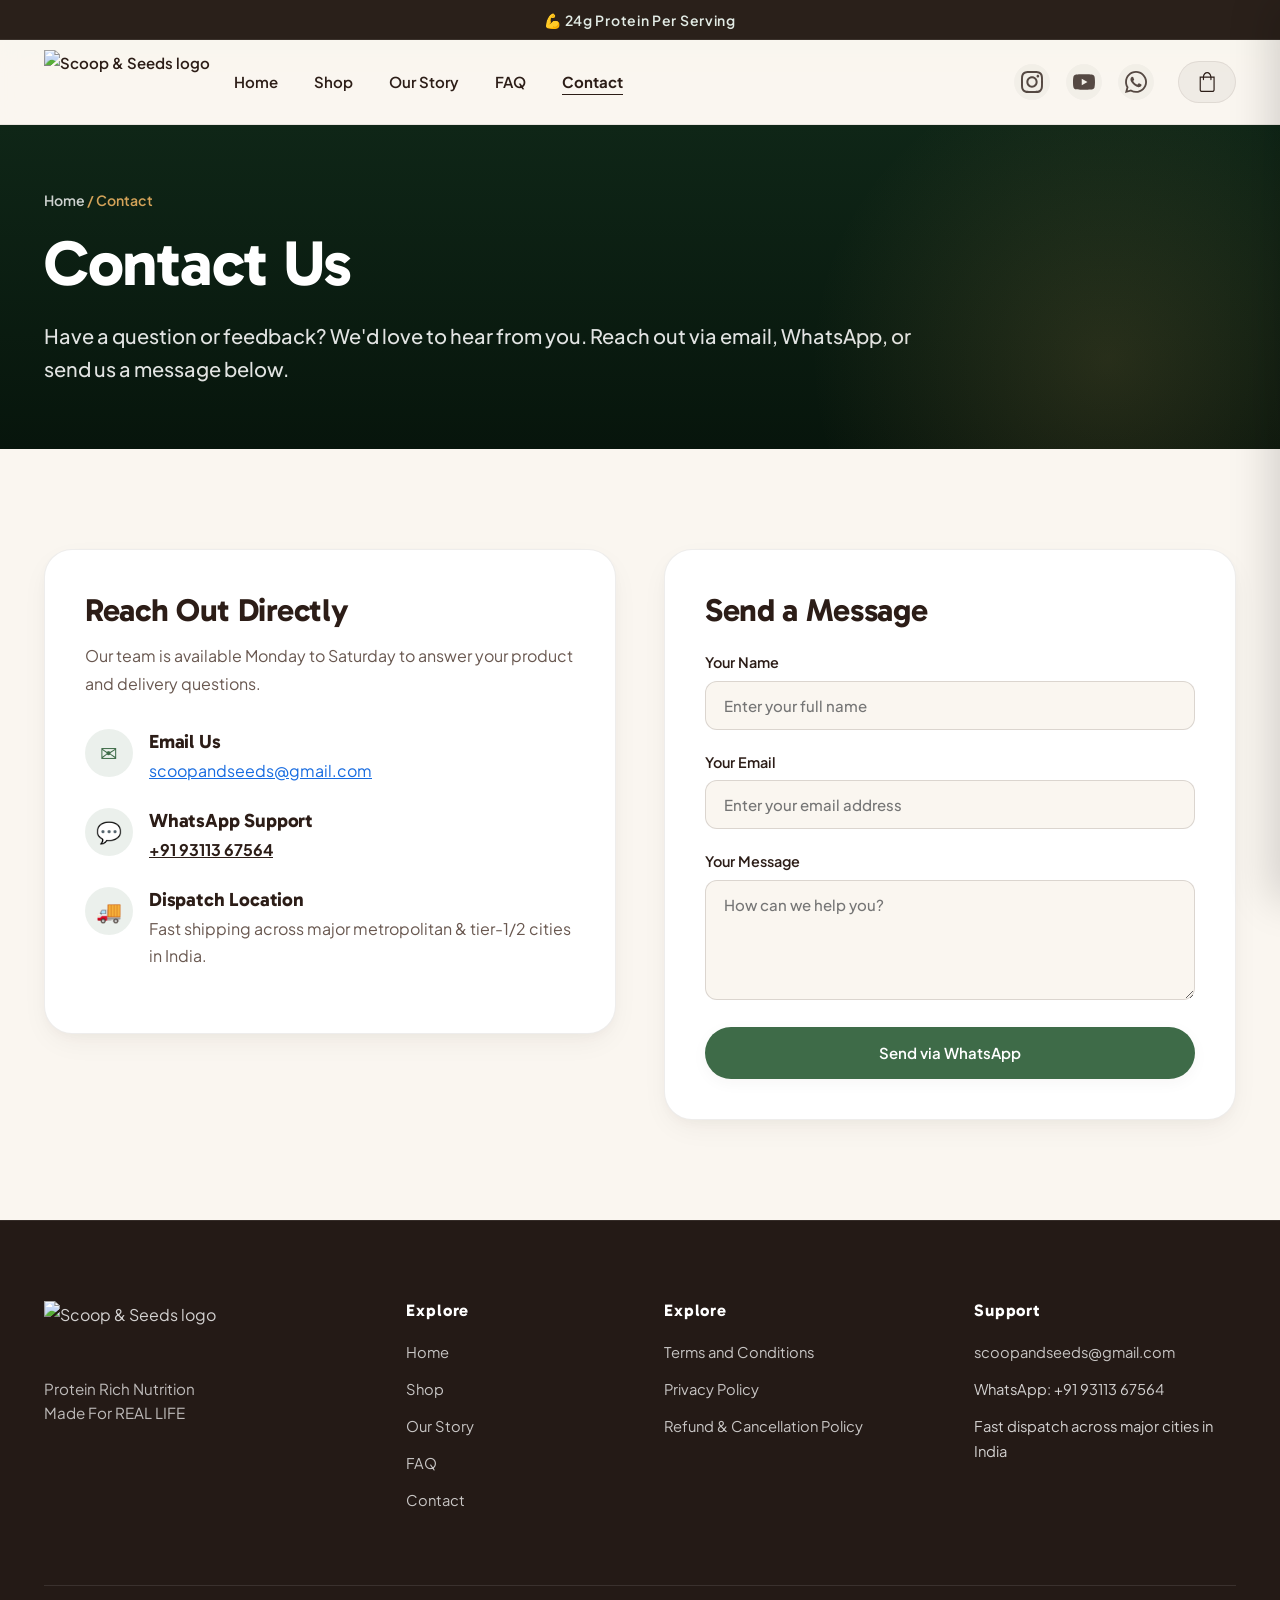
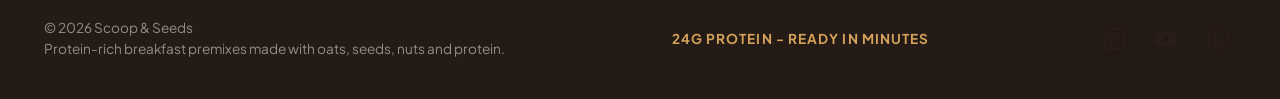
==== commit fb30272c: "commit changes" ====
--- a/pages/contact.html
+++ b/pages/contact.html
@@ -15,7 +15,7 @@
     <link rel="preconnect" href="https://fonts.googleapis.com">
     <link rel="preconnect" href="https://fonts.gstatic.com" crossorigin>
     <link
-        href="https://fonts.googleapis.com/css2?family=Gabarito:wght@400;600;700&family=Work+Sans:wght@400;500;600&display=swap"
+        href="https://fonts.googleapis.com/css2?family=Gabarito:wght@400;600;700;800&family=Playfair+Display:ital,wght@0,500;0,600;0,700;1,400;1,600&family=Plus+Jakarta+Sans:wght@400;500;600;700&family=Work+Sans:wght@400;500;600;700&display=swap"
         rel="stylesheet">
     <link rel="stylesheet" href="../style.css">
 </head>
@@ -105,8 +105,8 @@
                 <div class="contact-grid">
                     <!-- Info Card -->
                     <div class="contact-info-card">
-                        <h3>Reach Out Directly</h3>
-                        <p style="color: #666; margin-bottom: 32px;">Our team is available Monday to Saturday to answer your product and delivery questions.</p>
+                        <h3 style="margin-bottom:12px">Reach Out Directly</h3>
+                        <p style="color: var(--cocoa-muted); margin-bottom: 32px;">Our team is available Monday to Saturday to answer your product and delivery questions.</p>
 
                         <div class="contact-item">
                             <div class="icon-box">✉</div>
@@ -120,7 +120,7 @@
                             <div class="icon-box">💬</div>
                             <div>
                                 <h4 style="margin-bottom: 2px;">WhatsApp Support</h4>
-                                <p style="margin:0;"><a href="https://wa.me/919311367564" target="_blank" rel="noopener" style="color: var(--forest-2); font-weight: 600;">+91 93113 67564</a></p>
+                                <p style="margin:0;"><a href="https://wa.me/919311367564" target="_blank" rel="noopener" style="color: var(--forest-2); font-weight: 700;">+91 93113 67564</a></p>
                             </div>
                         </div>
 
@@ -128,14 +128,14 @@
                             <div class="icon-box">🚚</div>
                             <div>
                                 <h4 style="margin-bottom: 2px;">Dispatch Location</h4>
-                                <p style="margin:0; color: #555;">Fast shipping across major metropolitan & tier-1/2 cities in India.</p>
+                                <p style="margin:0; color: var(--cocoa-muted);">Fast shipping across major metropolitan &amp; tier-1/2 cities in India.</p>
                             </div>
                         </div>
                     </div>
 
                     <!-- Contact Form -->
                     <div class="contact-form">
-                        <h3>Send a Message</h3>
+                        <h3 style="margin-bottom:20px">Send a Message</h3>
                         <form id="contactPageForm">
                             <div class="form-group">
                                 <label for="contactName">Your Name</label>
--- a/style.css
+++ b/style.css
@@ -1,22 +1,48 @@
+@import url('https://fonts.googleapis.com/css2?family=Gabarito:wght@400;600;700;800&family=Playfair+Display:ital,wght@0,500;0,600;0,700;1,400;1,600&family=Plus+Jakarta+Sans:wght@400;500;600;700&family=Work+Sans:wght@400;500;600;700&display=swap');
+
 :root {
-    --forest: #032103;
-    --forest-2: #22402b;
-    --leaf: #4a7c59;
-    --cream: #fffaf4;
-    --sand: #ffdeb7;
-    --cocoa: #231712;
-    --cocoa-hover: #4f4541;
-    --rose: #bda3a3;
-    --blue: #176be0;
-    --red: #d02749;
-    --lime: #e0dd0e;
-    --sky: #70a1e6;
-
-    --font-head: 'Gabarito', system-ui, sans-serif;
-    --font-body: 'Work Sans', system-ui, sans-serif;
-
-    --max: 1224px;
-    --radius: 8px;
+    /* HERO EXCLUSIVE COLOR TOKENS - STRICTLY USED ONLY IN HERO SECTIONS */
+    --hero-bg: #0A1C11;
+    --hero-bg-gradient: linear-gradient(180deg, #0F2617 0%, #07150C 100%);
+
+    /* OTHER NON-HERO SECTION COLORS - DISTINCT FROM HERO COLOR */
+    --topbar-bg: #2A201A;
+    --section-dark: #19271D;
+    --section-dark-2: #213527;
+    --problem-dark: #1D1512;
+    --footer-bg: #241A16;
+
+    --leaf: #3E6B48;
+    --cream: #FAF6F0;
+    --ivory: #F3ECE1;
+    --cream-card: #F8F3EC;
+    --sand: #E7D7C3;
+    --sand-light: #F4ECE1;
+    --cocoa: #2C1D17;
+    --cocoa-hover: #453028;
+    --cocoa-muted: #695850;
+    --gold: #D4A359;
+    --gold-light: #F7EDD8;
+    --blue: #176BE0;
+    --blue-dark: #1255B3;
+    --red: #D02749;
+    --red-soft: #FDE8EC;
+    --lime: #809623;
+
+    --font-serif: 'Playfair Display', Georgia, serif;
+    --font-head: 'Gabarito', 'Playfair Display', sans-serif;
+    --font-body: 'Plus Jakarta Sans', 'Work Sans', system-ui, sans-serif;
+
+    --max: 1240px;
+    --radius-sm: 12px;
+    --radius: 18px;
+    --radius-lg: 28px;
+    --radius-pill: 999px;
+
+    --shadow-sm: 0 4px 16px rgba(44, 29, 23, 0.04);
+    --shadow-md: 0 10px 30px -5px rgba(44, 29, 23, 0.06), 0 4px 12px -2px rgba(44, 29, 23, 0.03);
+    --shadow-lg: 0 20px 40px -10px rgba(44, 29, 23, 0.1), 0 8px 20px -4px rgba(44, 29, 23, 0.05);
+    --shadow-hover: 0 24px 48px -12px rgba(44, 29, 23, 0.15), 0 12px 24px -6px rgba(44, 29, 23, 0.08);
 }
 
 *,
@@ -27,7 +53,7 @@
 
 html {
     scroll-behavior: smooth;
-    scroll-padding-top: 90px;
+    scroll-padding-top: 100px;
 }
 
 body {
@@ -36,46 +62,51 @@
     font-size: 16px;
     line-height: 1.7;
     color: var(--cocoa);
-    background: var(--cream);
+    background-color: var(--cream);
+    background-image: radial-gradient(rgba(212, 163, 89, 0.04) 1px, transparent 0);
+    background-size: 32px 32px;
     -webkit-font-smoothing: antialiased;
+    -moz-osx-font-smoothing: grayscale;
+    overflow-x: hidden;
 }
 
 img {
     max-width: 100%;
+    height: auto;
     display: block;
 }
 
 a {
     color: inherit;
-}
-
-h1,
-h2,
-h3,
-h4,
-h5 {
+    transition: all 0.25s ease;
+}
+
+h1, h2, h3, h4, h5, h6 {
     font-family: var(--font-head);
-    font-weight: 400;
-    margin: 0 0 .5em;
+    font-weight: 700;
+    color: var(--cocoa);
+    margin: 0 0 0.5em;
     line-height: 1.15;
+    letter-spacing: -0.01em;
 }
 
 h1 {
-    font-size: clamp(2.6rem, 6vw, 4.5rem);
+    font-size: clamp(2.5rem, 5vw, 4.2rem);
+    letter-spacing: -0.02em;
 }
 
 h2 {
-    font-size: clamp(2rem, 4.2vw, 3.5rem);
+    font-size: clamp(2rem, 3.8vw, 3.2rem);
     line-height: 1.2;
 }
 
 h3 {
-    font-size: clamp(1.5rem, 2.6vw, 2.25rem);
+    font-size: clamp(1.4rem, 2.5vw, 2.1rem);
     line-height: 1.25;
 }
 
 h4 {
-    font-size: 1.15rem;
+    font-size: 1.2rem;
     line-height: 1.35;
 }
 
@@ -83,8 +114,14 @@
     margin: 0 0 1em;
 }
 
+p.lead {
+    font-size: 1.15rem;
+    color: var(--cocoa-muted);
+    line-height: 1.65;
+}
+
 :focus-visible {
-    outline: 3px solid var(--blue);
+    outline: 3px solid var(--gold);
     outline-offset: 3px;
 }
 
@@ -92,24 +129,38 @@
     width: 100%;
     max-width: var(--max);
     margin: 0 auto;
-    padding: 0 20px;
+    padding: 0 24px;
 }
 
 section {
-    padding: 88px 0;
-}
-
+    padding: 100px 0;
+    position: relative;
+}
+
+/* Section Colors */
 .dark {
-    background: var(--forest);
-    color: #fff;
+    background: var(--section-dark);
+    color: #F7FAF7;
+}
+
+.dark h1, .dark h2, .dark h3, .dark h4, .dark h5 {
+    color: #FFFFFF;
+}
+
+.dark p.lead {
+    color: rgba(247, 250, 247, 0.82);
 }
 
 .light {
     background: var(--cream);
 }
 
+.bg-ivory {
+    background: var(--ivory);
+}
+
 .small {
-    font-size: .82rem;
+    font-size: 0.85rem;
     line-height: 1.5;
 }
 
@@ -118,8 +169,18 @@
 }
 
 .kicker {
-    font-size: .82rem;
-    margin-bottom: 8px;
+    font-family: var(--font-body);
+    font-weight: 700;
+    font-size: 0.85rem;
+    text-transform: uppercase;
+    letter-spacing: 0.15em;
+    color: var(--leaf);
+    margin-bottom: 12px;
+    display: inline-block;
+}
+
+.dark .kicker {
+    color: var(--gold);
 }
 
 .icon {
@@ -128,144 +189,218 @@
     fill: currentColor;
 }
 
-/* Buttons */
+/* ==========================================================================
+   BUTTONS & CTAS
+   ========================================================================== */
 .btn {
     display: inline-flex;
     align-items: center;
     justify-content: center;
-    padding: 16px 30px;
-    border-radius: var(--radius);
+    padding: 16px 32px;
+    border-radius: var(--radius-pill);
     background: var(--cocoa);
-    color: #fff;
-    border: 0;
-    font: 500 15px/1.2 var(--font-body);
+    color: #FFFFFF;
+    border: 1px solid transparent;
+    font: 600 15px/1.2 var(--font-body);
     text-decoration: none;
     cursor: pointer;
-    transition: background .2s, transform .2s;
+    transition: all 0.3s cubic-bezier(0.16, 1, 0.3, 1);
+    box-shadow: var(--shadow-sm);
+    position: relative;
+    overflow: hidden;
 }
 
 .btn:hover {
     background: var(--cocoa-hover);
-    transform: translateY(-2px);
+    transform: translateY(-3px);
+    box-shadow: var(--shadow-md);
+    color: #FFFFFF;
+}
+
+.btn:active {
+    transform: translateY(-1px);
 }
 
 .btn.pill {
-    border-radius: 999px;
+    border-radius: var(--radius-pill);
 }
 
 .btn.blue {
     background: var(--blue);
-    border: 1px solid #fff;
+    color: #FFFFFF;
+    border: 1px solid rgba(255, 255, 255, 0.2);
 }
 
 .btn.blue:hover {
-    background: #1258b8;
+    background: var(--blue-dark);
+    box-shadow: 0 10px 24px rgba(23, 107, 224, 0.35);
 }
 
 .btn.white {
-    background: #fff;
-    color: #000;
+    background: #FFFFFF;
+    color: var(--cocoa);
+    border: 1px solid rgba(44, 29, 23, 0.12);
 }
 
 .btn.white:hover {
-    background: #f1f1f1;
+    background: var(--sand-light);
+    border-color: rgba(44, 29, 23, 0.25);
 }
 
 .btn.leaf {
     background: var(--leaf);
+    color: #FFFFFF;
 }
 
 .btn.leaf:hover {
-    background: var(--cocoa);
+    background: var(--section-dark-2);
+    box-shadow: 0 10px 24px rgba(62, 107, 72, 0.3);
+}
+
+.btn.primary {
+    background: var(--footer-bg);
+    color: #FFFFFF;
+}
+
+.btn.primary:hover {
+    background: var(--cocoa-hover);
+    box-shadow: 0 10px 24px rgba(36, 26, 22, 0.3);
 }
 
 .btn.full {
     width: 100%;
 }
 
-/* Top bar + marquee */
+/* ==========================================================================
+   TOP ANNOUNCEMENT BAR & MARQUEE
+   ========================================================================== */
 .topbar {
-    background: var(--forest);
-    color: #dee3e5;
+    background: var(--topbar-bg);
+    color: #E2EBE5;
     text-align: center;
-    font: 700 15px/40px 'Work Sans', sans-serif;
+    font: 600 14px/40px var(--font-body);
     height: 40px;
+    letter-spacing: 0.05em;
     overflow: hidden;
+    border-bottom: 1px solid rgba(255, 255, 255, 0.08);
 }
 
 .marquee {
     overflow: hidden;
     white-space: nowrap;
-    color: #fff;
+    color: #FFFFFF;
     font-family: var(--font-head);
     font-weight: 700;
 }
 
 .marquee-track {
     display: inline-flex;
-    animation: scroll 28s linear infinite;
+    animation: scroll 30s linear infinite;
 }
 
 .marquee span {
     padding: 0 2.5rem;
+    display: inline-flex;
+    align-items: center;
+    gap: 8px;
 }
 
 .marquee.big {
-    background: var(--leaf);
-    font-size: 1.5rem;
-    padding: 14px 0;
+    background: var(--section-dark-2);
+    font-size: 1.3rem;
+    padding: 16px 0;
+    border-top: 1px solid rgba(255, 255, 255, 0.1);
+    border-bottom: 1px solid rgba(255, 255, 255, 0.1);
 }
 
 .marquee.slim {
-    background: rgba(0, 0, 0, .28);
-    font-size: 1.15rem;
-    padding: 12px 0;
+    background: rgba(0, 0, 0, 0.25);
+    font-size: 0.95rem;
+    padding: 10px 0;
+    letter-spacing: 0.08em;
+    text-transform: uppercase;
 }
 
 @keyframes scroll {
-    to {
-        transform: translateX(-50%);
-    }
-}
-
-/* Header */
+    0% { transform: translateX(0); }
+    100% { transform: translateX(-50%); }
+}
+
+/* ==========================================================================
+   HEADER & NAVIGATION
+   ========================================================================== */
 header.site {
     position: sticky;
     top: 0;
-    z-index: 50;
-    background: var(--cream);
-    border-bottom: 1px solid rgba(35, 23, 18, .08);
+    z-index: 100;
+    background: rgba(250, 246, 240, 0.88);
+    backdrop-filter: blur(16px);
+    -webkit-backdrop-filter: blur(16px);
+    border-bottom: 1px solid rgba(44, 29, 23, 0.08);
+    transition: all 0.3s ease;
 }
 
 .nav {
     display: flex;
     align-items: center;
-    gap: 32px;
-    min-height: 86px;
+    justify-content: space-between;
+    gap: 24px;
+    min-height: 84px;
+}
+
+.logo {
+    display: flex;
+    align-items: center;
+    text-decoration: none;
 }
 
 .logo img {
-    height: 74px;
-    width: 74px;
+    height: 64px;
+    width: auto;
     object-fit: contain;
+    transition: transform 0.3s ease;
+}
+
+.logo:hover img {
+    transform: scale(1.04);
 }
 
 .nav ul {
     display: flex;
+    align-items: center;
     gap: 36px;
     list-style: none;
-    margin: 0 auto 0 12px;
+    margin: 0;
     padding: 0;
 }
 
 .nav a {
     text-decoration: none;
     font-size: 15px;
-}
-
-.nav ul a:hover {
-    text-decoration: underline;
-    text-underline-offset: 6px;
+    font-weight: 600;
+    color: var(--cocoa);
+    position: relative;
+    padding: 6px 0;
+}
+
+.nav ul a::after {
+    content: '';
+    position: absolute;
+    bottom: 0;
+    left: 0;
+    width: 0%;
+    height: 2px;
+    background: var(--leaf);
+    transition: width 0.3s ease;
+    border-radius: 2px;
+}
+
+.nav ul a:hover::after {
+    width: 100%;
+}
+
+.spacer {
+    flex: 1;
 }
 
 .socials {
@@ -276,48 +411,62 @@
 
 .socials a {
     display: inline-flex;
-    color: inherit;
-    opacity: .85;
-    transition: opacity .2s, transform .2s;
+    align-items: center;
+    justify-content: center;
+    color: var(--cocoa);
+    opacity: 0.8;
+    width: 36px;
+    height: 36px;
+    border-radius: 50%;
+    background: rgba(44, 29, 23, 0.04);
+    transition: all 0.25s ease;
 }
 
 .socials a:hover {
     opacity: 1;
+    color: var(--leaf);
+    background: rgba(62, 107, 72, 0.1);
     transform: translateY(-2px);
 }
 
 .cart-btn {
     position: relative;
-    background: none;
-    border: 0;
+    background: rgba(44, 29, 23, 0.05);
+    border: 1px solid rgba(44, 29, 23, 0.08);
+    border-radius: var(--radius-pill);
     cursor: pointer;
     color: var(--cocoa);
-    width: 44px;
-    height: 44px;
-    display: grid;
-    place-items: center;
+    padding: 10px 18px;
+    display: flex;
+    align-items: center;
+    gap: 8px;
+    transition: all 0.25s ease;
+}
+
+.cart-btn:hover {
+    background: var(--cocoa);
+    color: #FFFFFF;
+    transform: translateY(-2px);
 }
 
 .cart-btn .icon {
-    width: 28px;
-    height: 28px;
+    width: 20px;
+    height: 20px;
 }
 
 .cart-count {
-    position: absolute;
-    top: 2px;
-    right: 0;
     min-width: 20px;
     height: 20px;
     border-radius: 10px;
     background: var(--red);
-    color: #fff;
-    font-size: 12px;
-    font-weight: 600;
-    display: none;
+    color: #FFFFFF;
+    font-size: 11px;
+    font-weight: 700;
+    display: inline-flex;
     align-items: center;
     justify-content: center;
-    padding: 0 5px;
+    padding: 0 6px;
+    line-height: 1;
 }
 
 .burger {
@@ -327,6 +476,7 @@
     width: 44px;
     height: 44px;
     cursor: pointer;
+    padding: 10px;
 }
 
 .burger span {
@@ -334,516 +484,1416 @@
     width: 24px;
     height: 2px;
     background: var(--cocoa);
-    margin: 5px auto;
-}
-
-/* Hero */
-.hero {
-    padding: 0;
+    margin: 5px 0;
+    transition: all 0.3s ease;
+    border-radius: 2px;
+}
+
+/* ==========================================================================
+   HERO SECTIONS (SHARED & EXCLUSIVE TO HEROES ACROSS ALL PAGES)
+   ========================================================================== */
+.hero, .page-hero {
+    padding: 0 0 60px 0;
+    background: var(--hero-bg-gradient);
+    color: #FFFFFF;
+    position: relative;
+    overflow: hidden;
+}
+
+.page-hero {
+    padding: 64px 0;
+}
+
+.hero::before, .page-hero::before {
+    content: '';
+    position: absolute;
+    top: -20%;
+    right: -10%;
+    width: 600px;
+    height: 600px;
+    background: radial-gradient(circle, rgba(212, 163, 89, 0.15) 0%, rgba(10, 28, 17, 0) 70%);
+    pointer-events: none;
+    border-radius: 50%;
 }
 
 .hero-inner {
     display: grid;
-    grid-template-columns: 1.05fr 1fr;
+    grid-template-columns: 1.1fr 0.9fr;
+    gap: 60px;
+    align-items: center;
+    padding: 70px 24px 60px 24px;
+}
+
+.hero-text-col {
+    position: relative;
+    z-index: 2;
+}
+
+.hero-badges {
+    display: flex;
+    flex-wrap: wrap;
+    gap: 10px;
+    margin-bottom: 24px;
+}
+
+.hero-chip {
+    display: inline-flex;
+    align-items: center;
+    gap: 6px;
+    padding: 8px 16px;
+    border-radius: var(--radius-pill);
+    font-size: 0.85rem;
+    font-weight: 600;
+    letter-spacing: 0.02em;
+    backdrop-filter: blur(8px);
+    transition: transform 0.25s ease;
+}
+
+.hero-chip:hover {
+    transform: translateY(-2px);
+}
+
+.hero-chip.gold {
+    background: rgba(212, 163, 89, 0.18);
+    color: #F7EDD8;
+    border: 1px solid rgba(212, 163, 89, 0.35);
+}
+
+.hero-chip.green {
+    background: rgba(62, 107, 72, 0.25);
+    color: #D2E8D7;
+    border: 1px solid rgba(62, 107, 72, 0.4);
+}
+
+.hero-chip.blue {
+    background: rgba(23, 107, 224, 0.2);
+    color: #D4E4FC;
+    border: 1px solid rgba(23, 107, 224, 0.35);
+}
+
+.hero h1, .page-hero h1 {
+    color: #FFFFFF;
+    font-weight: 700;
+    margin-bottom: 20px;
+    line-height: 1.1;
+}
+
+.hero h1 .b {
+    color: var(--gold);
+    font-style: italic;
+    font-family: var(--font-serif);
+}
+
+.hero h1 .r {
+    color: #6EE7B7;
+    font-style: italic;
+    font-family: var(--font-serif);
+}
+
+.hero-lead, .page-hero .lead {
+    font-size: 1.25rem;
+    color: rgba(255, 255, 255, 0.88);
+    margin-bottom: 28px;
+    font-weight: 500;
+}
+
+.page-hero .lead {
+    max-width: 65ch;
+    margin-bottom: 0;
+}
+
+.hero-perks {
+    display: flex;
+    flex-direction: column;
+    gap: 12px;
+    margin-bottom: 36px;
+}
+
+.perk-item {
+    display: flex;
+    align-items: center;
+    gap: 12px;
+    color: rgba(255, 255, 255, 0.92);
+    font-size: 1rem;
+    font-weight: 500;
+}
+
+.perk-item .check {
+    display: inline-flex;
+    align-items: center;
+    justify-content: center;
+    width: 22px;
+    height: 22px;
+    border-radius: 50%;
+    background: var(--gold);
+    color: var(--hero-bg);
+    font-weight: 800;
+    font-size: 13px;
+    flex-shrink: 0;
+}
+
+.hero-ctas {
+    display: flex;
+    align-items: center;
+    gap: 16px;
+    flex-wrap: wrap;
+    margin-bottom: 36px;
+}
+
+.hero-primary-btn {
+    box-shadow: 0 12px 28px rgba(23, 107, 224, 0.4);
+    padding: 18px 36px;
+    font-size: 16px;
+}
+
+.hero-trust-bar {
+    display: flex;
+    align-items: center;
+    gap: 12px;
+    padding-top: 20px;
+    border-top: 1px solid rgba(255, 255, 255, 0.12);
+    font-size: 0.88rem;
+    color: rgba(255, 255, 255, 0.8);
+}
+
+.trust-stars {
+    color: #FBBF24;
+    letter-spacing: 2px;
+    font-size: 1.1rem;
+}
+
+.hero-visual-col {
+    position: relative;
+    z-index: 2;
+}
+
+.hero-card-frame {
+    position: relative;
+    border-radius: var(--radius-lg);
+    overflow: hidden;
+    box-shadow: var(--shadow-hover), 0 0 0 1px rgba(255, 255, 255, 0.15);
+    background: rgba(255, 255, 255, 0.05);
+    transition: transform 0.4s ease;
+}
+
+.hero-card-frame:hover {
+    transform: scale(1.02);
+}
+
+.hero-banner-img {
+    width: 100%;
+    height: auto;
+    object-fit: cover;
+    display: block;
+}
+
+.hero-banner-badge {
+    position: absolute;
+    bottom: 20px;
+    right: 20px;
+    background: rgba(10, 28, 17, 0.88);
+    backdrop-filter: blur(12px);
+    -webkit-backdrop-filter: blur(12px);
+    border: 1px solid rgba(212, 163, 89, 0.4);
+    padding: 12px 20px;
+    border-radius: var(--radius);
+    text-align: right;
+    box-shadow: var(--shadow-md);
+}
+
+.badge-title {
+    display: block;
+    font-size: 0.75rem;
+    font-weight: 800;
+    letter-spacing: 0.12em;
+    color: var(--gold);
+}
+
+.badge-sub {
+    display: block;
+    font-size: 1.05rem;
+    font-weight: 700;
+    color: #FFFFFF;
+}
+
+.hero-grid-label {
+    font-size: 0.85rem;
+    text-transform: uppercase;
+    letter-spacing: 0.1em;
+    color: rgba(255, 255, 255, 0.6);
+    margin: 24px 0 12px 0;
+    font-weight: 700;
+}
+
+.hero-grid {
+    display: grid;
+    grid-template-columns: repeat(4, 1fr);
+    gap: 12px;
+}
+
+.hero-grid-item {
+    background: rgba(255, 255, 255, 0.06);
+    border: 1px solid rgba(255, 255, 255, 0.1);
+    border-radius: var(--radius-sm);
+    padding: 10px;
+    text-align: center;
+    text-decoration: none;
+    color: #FFFFFF;
+    transition: all 0.3s ease;
+}
+
+.hero-grid-item:hover {
+    background: rgba(255, 255, 255, 0.15);
+    transform: translateY(-4px);
+    border-color: var(--gold);
+}
+
+.hero-grid-item img {
+    width: 100%;
+    height: 70px;
+    object-fit: contain;
+    margin-bottom: 6px;
+    filter: drop-shadow(0 4px 8px rgba(0,0,0,0.2));
+}
+
+.hero-grid-item span {
+    font-size: 0.78rem;
+    font-weight: 600;
+    display: block;
+    white-space: nowrap;
+    overflow: hidden;
+    text-overflow: ellipsis;
+}
+
+.page-breadcrumb, .shop-breadcrumb {
+    font-size: 0.88rem;
+    color: var(--gold);
+    margin-bottom: 16px;
+    font-weight: 600;
+}
+
+.page-breadcrumb a, .shop-breadcrumb a {
+    color: rgba(255, 255, 255, 0.8);
+    text-decoration: none;
+}
+
+.page-breadcrumb a:hover, .shop-breadcrumb a:hover {
+    color: #FFFFFF;
+    text-decoration: underline;
+}
+
+/* ==========================================================================
+   PRODUCT SECTION & CARDS
+   ========================================================================== */
+
+/* ==========================================================================
+   HOME PAGE SHOP SECTION (WARM & PREMIUM RE-DESIGN)
+   ========================================================================== */
+.home-shop-section {
+    background-color: #F8F4EC;
+    color: #18251C;
+    padding: 100px 0;
+}
+
+.home-shop-section h2 {
+    color: #18251C;
+    font-size: clamp(2.2rem, 4vw, 3.4rem);
+    font-weight: 700;
+    margin-bottom: 12px;
+}
+
+.home-shop-section p {
+    color: #55705A;
+    font-size: 1.15rem;
+    font-weight: 500;
+    max-width: 680px;
+    margin: 0 auto 36px auto;
+}
+
+.home-shop-section .sort-wrap {
+    color: #55705A;
+    font-weight: 600;
+}
+
+.home-shop-section .sort-select {
+    background: #F3EEE4;
+    color: #18251C;
+    border: 1px solid #E4DDD0;
+    font-weight: 600;
+    border-radius: var(--radius-pill);
+    padding: 10px 22px;
+    outline: none;
+    box-shadow: 0 2px 8px rgba(24, 37, 28, 0.04);
+}
+
+.home-shop-section .product {
+    background: #F3EEE4;
+    border: 1px solid #E4DDD0;
+    border-radius: 24px;
+    padding: 26px;
+    box-shadow: 0 10px 30px -5px rgba(24, 37, 28, 0.05);
+    transition: all 0.35s cubic-bezier(0.16, 1, 0.3, 1);
+}
+
+.home-shop-section .product:hover {
+    transform: translateY(-8px);
+    box-shadow: 0 24px 48px -10px rgba(24, 37, 28, 0.12);
+    border-color: #C99A4A;
+}
+
+.home-shop-section .product .pic {
+    background: #FFFFFF;
+    border-radius: 16px;
+    padding: 28px 16px;
+    margin-bottom: 22px;
+    border: 1px solid rgba(228, 221, 208, 0.6);
+    box-shadow: inset 0 0 24px rgba(0, 0, 0, 0.015);
+}
+
+.home-shop-section .product .pic img {
+    height: 230px;
+    width: auto;
+    object-fit: contain;
+    transition: transform 0.4s cubic-bezier(0.16, 1, 0.3, 1);
+}
+
+.home-shop-section .product:hover .pic img {
+    transform: scale(1.08);
+}
+
+.home-shop-section .product-badge {
+    background-color: #C99A4A;
+    color: #FFFFFF;
+    font-size: 0.75rem;
+    font-weight: 700;
+    padding: 6px 14px;
+    border-radius: var(--radius-pill);
+    letter-spacing: 0.05em;
+}
+
+.home-shop-section .product h4 {
+    color: #18251C;
+    font-size: 1.25rem;
+    font-weight: 700;
+    margin-bottom: 10px;
+    min-height: 2.6em;
+}
+
+.home-shop-section .product .price {
+    color: #18251C;
+    font-size: 1.2rem;
+    font-weight: 700;
+    margin-bottom: 22px;
+}
+
+.home-shop-section .old-price {
+    color: #55705A;
+    text-decoration: line-through;
+    opacity: 0.8;
+    font-weight: 500;
+}
+
+.home-shop-section .new-price {
+    color: #C99A4A;
+    font-weight: 800;
+}
+
+.home-shop-section .product .btn {
+    background-color: #182D20;
+    color: #FFFFFF;
+    border-radius: var(--radius-pill);
+    padding: 16px 32px;
+    font-weight: 600;
+    font-size: 0.98rem;
+    border: 0;
+    width: 100%;
+    box-shadow: 0 4px 14px rgba(24, 45, 32, 0.2);
+    transition: all 0.3s cubic-bezier(0.16, 1, 0.3, 1);
+}
+
+.home-shop-section .product .btn:hover {
+    background-color: #274733;
+    transform: translateY(-2px);
+    box-shadow: 0 10px 24px rgba(24, 45, 32, 0.35);
+}
+.shop-toolbar {
+    display: flex;
+    justify-content: flex-end;
+    align-items: center;
+    margin-bottom: 36px;
+}
+
+.sort-wrap {
+    display: flex;
+    align-items: center;
+    gap: 10px;
+    font-size: 0.95rem;
+    font-weight: 600;
+}
+
+.dark .sort-wrap {
+    color: rgba(255, 255, 255, 0.9);
+}
+
+.sort-select {
+    padding: 10px 18px;
+    border-radius: var(--radius-pill);
+    border: 1px solid rgba(44, 29, 23, 0.15);
+    background: var(--cream);
+    color: var(--cocoa);
+    font: 600 14px var(--font-body);
+    cursor: pointer;
+    outline: none;
+    transition: border-color 0.2s;
+}
+
+.dark .sort-select {
+    background: var(--section-dark-2);
+    color: #FFFFFF;
+    border-color: rgba(255, 255, 255, 0.2);
+}
+
+.products {
+    display: grid;
+    grid-template-columns: repeat(auto-fill, minmax(270px, 1fr));
+    gap: 32px;
+}
+
+.product {
+    background: var(--cream-card);
+    border-radius: var(--radius-lg);
+    padding: 24px;
+    border: 1px solid rgba(44, 29, 23, 0.06);
+    box-shadow: var(--shadow-md);
+    display: flex;
+    flex-direction: column;
+    transition: all 0.35s cubic-bezier(0.16, 1, 0.3, 1);
+    position: relative;
+    text-align: left;
+}
+
+.dark .product {
+    background: var(--section-dark-2);
+    border-color: rgba(255, 255, 255, 0.1);
+    color: #FFFFFF;
+}
+
+.product:hover {
+    transform: translateY(-8px);
+    box-shadow: var(--shadow-hover);
+    border-color: rgba(212, 163, 89, 0.4);
+}
+
+.product .pic {
+    position: relative;
+    background: #FFFFFF;
+    border-radius: var(--radius);
+    padding: 24px 16px;
+    margin-bottom: 20px;
+    overflow: hidden;
+    display: flex;
+    align-items: center;
+    justify-content: center;
+    box-shadow: inset 0 0 20px rgba(0,0,0,0.02);
+}
+
+.dark .product .pic {
+    background: rgba(255, 255, 255, 0.05);
+}
+
+.product .pic img {
+    height: 220px;
+    width: auto;
+    object-fit: contain;
+    transition: transform 0.4s cubic-bezier(0.16, 1, 0.3, 1);
+}
+
+.product:hover .pic img {
+    transform: scale(1.08);
+}
+
+.product-badge {
+    position: absolute;
+    top: 12px;
+    left: 12px;
+    background: var(--section-dark);
+    color: #FFFFFF;
+    font-size: 0.75rem;
+    font-weight: 700;
+    padding: 6px 12px;
+    border-radius: var(--radius-pill);
+    letter-spacing: 0.05em;
+    z-index: 2;
+}
+
+.dark .product-badge {
+    background: var(--gold);
+    color: var(--section-dark);
+}
+
+.product h4 {
+    font-size: 1.2rem;
+    margin-bottom: 8px;
+    font-weight: 700;
+    min-height: 2.7em;
+}
+
+.product .price {
+    font-size: 1.15rem;
+    font-weight: 700;
+    margin-bottom: 20px;
+    color: var(--cocoa);
+    display: flex;
+    align-items: center;
+    gap: 10px;
+}
+
+.dark .product .price {
+    color: #FFFFFF;
+}
+
+.old-price {
+    text-decoration: line-through;
+    color: var(--cocoa-muted);
+    font-size: 0.95rem;
+    font-weight: 500;
+}
+
+.dark .old-price {
+    color: rgba(255, 255, 255, 0.5);
+}
+
+.new-price {
+    color: var(--red);
+    font-weight: 800;
+}
+
+.dark .new-price {
+    color: #F87171;
+}
+
+.product .btn {
+    margin-top: auto;
+    width: 100%;
+    border-radius: var(--radius-pill);
+}
+
+/* ==========================================================================
+   STARTER BUNDLE SECTION
+   ========================================================================== */
+.bundle {
+    display: grid;
+    grid-template-columns: 1fr 1fr;
     gap: 56px;
     align-items: center;
-    padding: 88px 20px;
-}
-
-.hero h1 {
-    color: #fff;
-    font-weight: 700;
-    margin-bottom: 28px;
-}
-
-.hero h1 .b {
-    color: var(--blue);
-    font-style: italic;
-}
-
-.hero h1 .r {
-    color: var(--red);
-    font-style: italic;
-}
-
-.hero p {
-    font-weight: 600;
-    margin-bottom: 12px;
-}
-
-.hero .try {
-    color: var(--red);
-    font-size: 1.4rem;
-    font-weight: 700;
-    margin: 18px 0;
-}
-
-.hero .cta-row {
-    display: flex;
-    align-items: center;
-    gap: 22px;
-    margin-top: 30px;
-    flex-wrap: wrap;
-}
-
-.hero .cta-row .socials a {
-    opacity: 1;
-}
-
-.hero .tag {
-    font-family: var(--font-head);
-    font-weight: 600;
-    font-size: 1.5rem;
-    margin-top: 44px;
-    max-width: 30ch;
-}
-
-/* Legacy hero-grid rules cleaned */
-
-/* Story */
-.story {
-    display: grid;
-    grid-template-columns: 1fr 1.15fr;
-    gap: 72px;
-    align-items: center;
-}
-
-.story figure {
-    margin: 0;
-    position: relative;
-}
-
-.story figure img {
-    width: 100%;
-    border-radius: 20px;
-}
-
-.story figcaption {
-    position: absolute;
-    left: 50%;
-    bottom: 14px;
-    transform: translateX(-50%);
-    background: var(--forest-2);
-    color: #fff;
-    font: 700 14px/1 var(--font-head);
-    padding: 8px 14px;
-    border-radius: 6px;
-    white-space: nowrap;
-}
-
-.story h3 {
-    font-size: clamp(1.8rem, 3vw, 2.5rem);
-}
-
-.story .lead {
-    font-weight: 600;
-}
-
-.story .close {
-    margin-top: 28px;
-    font-weight: 600;
-}
-
-/* Problem (video) */
-.problem {
+    background: linear-gradient(135deg, var(--section-dark) 0%, #203527 100%);
+    border-radius: var(--radius-lg);
+    padding: 64px 48px;
+    color: #FFFFFF;
+    box-shadow: var(--shadow-hover);
     position: relative;
     overflow: hidden;
-    color: #fff;
+}
+
+.bundle::before {
+    content: '';
+    position: absolute;
+    bottom: -30%;
+    left: -10%;
+    width: 500px;
+    height: 500px;
+    background: radial-gradient(circle, rgba(212, 163, 89, 0.12) 0%, rgba(0, 0, 0, 0) 70%);
+    pointer-events: none;
+}
+
+.bundle img {
+    width: 100%;
+    border-radius: var(--radius);
+    box-shadow: var(--shadow-lg);
+    object-fit: cover;
+    transition: transform 0.4s ease;
+}
+
+.bundle img:hover {
+    transform: scale(1.02);
+}
+
+.bundle p {
+    color: var(--gold);
+    font-weight: 700;
+    text-transform: uppercase;
+    letter-spacing: 0.12em;
+    font-size: 0.88rem;
+}
+
+.bundle h2 {
+    color: #FFFFFF;
+    margin-bottom: 24px;
+}
+
+.deal-card {
+    background: rgba(255, 255, 255, 0.08);
+    backdrop-filter: blur(12px);
+    -webkit-backdrop-filter: blur(12px);
+    border: 1px solid rgba(255, 255, 255, 0.15);
+    border-radius: var(--radius);
+    padding: 24px;
+    margin-bottom: 28px;
+}
+
+.deal-card h3 {
+    color: #FFFFFF;
+    font-size: 1.3rem;
+    margin-bottom: 10px;
+}
+
+.deal-card p {
+    color: rgba(255, 255, 255, 0.85);
+    font-size: 0.98rem;
+    text-transform: none;
+    letter-spacing: normal;
+    font-weight: 400;
+}
+
+.bundle .btn {
+    background: var(--gold);
+    color: var(--section-dark);
+    font-weight: 700;
+    padding: 18px 40px;
+    font-size: 1.05rem;
+}
+
+.bundle .btn:hover {
+    background: #E5B46A;
+    box-shadow: 0 12px 28px rgba(212, 163, 89, 0.4);
+}
+
+.bundle .single {
+    margin-top: 32px;
+    padding-top: 24px;
+    border-top: 1px solid rgba(255, 255, 255, 0.12);
+}
+
+.bundle .single h4 {
+    color: #FFFFFF;
+    margin-bottom: 6px;
+}
+
+.bundle .single p {
+    color: rgba(255, 255, 255, 0.7);
+    text-transform: none;
+    font-weight: 400;
+    letter-spacing: normal;
+}
+
+/* ==========================================================================
+   FLAVORS BREAKDOWN (EDITORIAL LAYOUT)
+   ========================================================================== */
+.flavors {
+    display: grid;
+    grid-template-columns: repeat(3, 1fr);
+    gap: 32px;
+    margin: 48px 0 32px 0;
+}
+
+.flavors article {
+    background: var(--cream-card);
+    border-radius: var(--radius-lg);
+    padding: 32px 24px;
     text-align: center;
-    padding: 110px 0;
-    isolation: isolate;
-}
-
-.problem video,
-.problem .veil {
-    position: absolute;
-    inset: 0;
-    width: 100%;
-    height: 100%;
-    z-index: -2;
-    object-fit: cover;
-}
-
-.problem .veil {
-    z-index: -1;
-    background: rgba(3, 33, 3, .85);
-}
-
-.problem h2 {
-    max-width: 20ch;
-    margin: 0 auto 16px;
-}
-
-.problem h4 {
-    font-size: clamp(1.1rem, 2vw, 1.5rem);
-    max-width: 40ch;
-    margin: 0 auto 32px;
-    font-weight: 400;
-}
-
-.problem .label {
-    font-weight: 700;
-    letter-spacing: .1em;
-    margin-bottom: 18px;
-}
-
-/* Dessert mixes */
+    border: 1px solid rgba(44, 29, 23, 0.08);
+    box-shadow: var(--shadow-md);
+    transition: all 0.35s ease;
+}
+
+.flavors article:hover {
+    transform: translateY(-8px);
+    box-shadow: var(--shadow-hover);
+    border-color: var(--gold);
+}
+
+.flavors img {
+    height: 200px;
+    width: auto;
+    margin: 0 auto 24px auto;
+    object-fit: contain;
+    filter: drop-shadow(0 10px 15px rgba(0,0,0,0.1));
+    transition: transform 0.4s ease;
+}
+
+.flavors article:hover img {
+    transform: scale(1.08) rotate(2deg);
+}
+
+.flavors .price {
+    display: inline-block;
+    background: rgba(62, 107, 72, 0.1);
+    color: var(--leaf);
+    font-weight: 700;
+    font-size: 0.85rem;
+    padding: 6px 14px;
+    border-radius: var(--radius-pill);
+    margin-bottom: 14px;
+}
+
+.flavors h3 {
+    font-size: 1.5rem;
+    margin-bottom: 12px;
+}
+
+.flavors p {
+    color: var(--cocoa-muted);
+    font-size: 0.98rem;
+    margin-bottom: 0;
+}
+
+p.after {
+    font-size: 1.15rem;
+    font-weight: 600;
+    color: var(--section-dark-2);
+    margin-top: 40px;
+}
+
+/* ==========================================================================
+   HIGH PROTEIN DESSERT MIXES HIGHLIGHT
+   ========================================================================== */
 .mixes {
     display: grid;
     grid-template-columns: 1fr 1fr;
-    gap: 64px;
-    align-items: center;
+    gap: 60px;
+    align-items: center;
+    background: var(--ivory);
+    border-radius: var(--radius-lg);
+    padding: 56px;
+    border: 1px solid rgba(44, 29, 23, 0.08);
+    box-shadow: var(--shadow-md);
 }
 
 .mixes img {
-    border-radius: 8px;
     width: 100%;
+    border-radius: var(--radius);
+    box-shadow: var(--shadow-lg);
+    object-fit: cover;
 }
 
 .mixes h1 {
-    font-size: clamp(2.4rem, 5vw, 4.2rem);
-}
-
-.mixes h1 strong {
-    font-weight: 700;
+    font-size: clamp(2rem, 3.5vw, 3rem);
+    margin-bottom: 20px;
 }
 
 .mixes .btns {
     display: flex;
     gap: 16px;
+    margin-top: 32px;
     flex-wrap: wrap;
-    margin-top: 28px;
-}
-
-/* Shop */
-.products {
-    display: grid;
-    grid-template-columns: repeat(auto-fit, minmax(230px, 1fr));
-    gap: 24px;
-    margin-top: 44px;
-}
-
-.product {
-    display: flex;
-    flex-direction: column;
+}
+
+/* ==========================================================================
+   PREPARATION STEPS (3-STEP VISUAL)
+   ========================================================================== */
+.process {
+    background: var(--section-dark);
     text-align: center;
-}
-
-.product .pic {
-    aspect-ratio: 3/4;
-    background: #fff;
-    border-radius: 12%;
-    overflow: hidden;
-}
-
-.product .pic img {
-    width: 100%;
-    height: 100%;
-    object-fit: contain;
-    transition: transform .4s;
-}
-
-.product:hover .pic img {
-    transform: scale(1.06);
-}
-
-.product h4 {
-    margin: 18px 0 4px;
+    position: relative;
+}
+
+.process h3 {
+    color: var(--gold);
     font-size: 1.1rem;
-    min-height: 2.7em;
-}
-
-.product .price {
-    font-weight: 600;
-    margin-bottom: 14px;
-}
-
-.product .btn {
-    margin-top: auto;
-}
-
-/* Flavors */
-.flavors {
-    display: grid;
-    grid-template-columns: repeat(3, 1fr);
-    gap: 28px;
-    margin-top: 48px;
-}
-
-.flavors img {
-    width: 100%;
-    aspect-ratio: 4/3;
-    object-fit: cover;
-    border-radius: 8px;
-}
-
-.flavors .price {
-    font-weight: 600;
-    margin: 18px 0 2px;
-}
-
-.flavors h3 {
-    margin-bottom: 6px;
-}
-
-.flavors p {
-    margin: 0;
-}
-
-.after {
-    margin-top: 44px;
-}
-
-/* Process */
-.process {
-    text-align: center;
+    letter-spacing: 0.1em;
+    text-transform: uppercase;
 }
 
 .process h2 {
-    color: var(--sky);
+    color: #FFFFFF;
+    margin-bottom: 56px;
 }
 
 .steps {
     display: grid;
-    grid-template-columns: repeat(2, minmax(0, 300px));
-    gap: 64px;
-    justify-content: center;
-    margin: 44px 0 52px;
+    grid-template-columns: 1fr 1fr;
+    gap: 40px;
+    margin-bottom: 48px;
+}
+
+.steps > div {
+    background: rgba(255, 255, 255, 0.05);
+    border: 1px solid rgba(255, 255, 255, 0.12);
+    border-radius: var(--radius-lg);
+    padding: 40px 32px;
+    backdrop-filter: blur(10px);
+    transition: transform 0.3s ease;
+}
+
+.steps > div:hover {
+    transform: translateY(-6px);
+    background: rgba(255, 255, 255, 0.08);
+    border-color: var(--gold);
 }
 
 .steps h3 {
-    font-family: Arial, sans-serif;
-    font-weight: 700;
-    margin-bottom: 18px;
-}
-
-.steps .line {
-    font-weight: 700;
-}
-
-.steps .arrow {
+    background: var(--gold);
+    color: var(--section-dark);
+    display: inline-block;
+    padding: 8px 24px;
+    border-radius: var(--radius-pill);
+    font-size: 1.1rem;
+    font-weight: 800;
+    letter-spacing: 0.1em;
+    margin-bottom: 28px;
+}
+
+.line {
+    font-size: 1.1rem;
+    color: rgba(255, 255, 255, 0.9);
+    font-weight: 500;
+    line-height: 1.6;
+}
+
+.arrow {
     display: block;
-    margin: 8px 0;
-    font-weight: 700;
-}
-
-/* Instagram */
-.insta {
-    background: #fff;
-    padding: 56px 0;
-    text-align: center;
-}
-
-.insta .btn {
-    margin-top: 28px;
-}
-
-/* Benefits */
+    color: var(--gold);
+    font-size: 1.6rem;
+    margin: 16px 0;
+    animation: float 2s ease-in-out infinite;
+}
+
+@keyframes float {
+    0%, 100% { transform: translateY(0); }
+    50% { transform: translateY(6px); }
+}
+
+/* ==========================================================================
+   NUTRITION / MACROS DASHBOARD
+   ========================================================================== */
 .benefits {
-    background: var(--rose);
+    background: var(--cream);
+    padding: 90px 0;
+}
+
+.benefits h4 {
+    color: var(--leaf);
+    text-transform: uppercase;
+    letter-spacing: 0.15em;
+    font-size: 0.88rem;
+    margin-bottom: 8px;
 }
 
 .stats {
     display: grid;
     grid-template-columns: repeat(4, 1fr);
+    gap: 24px;
+    margin-top: 48px;
+}
+
+.stats > div {
+    background: #FFFFFF;
+    border-radius: var(--radius-lg);
+    padding: 36px 20px;
+    border: 1px solid rgba(44, 29, 23, 0.08);
+    box-shadow: var(--shadow-md);
+    transition: all 0.3s ease;
+}
+
+.stats > div:hover {
+    transform: translateY(-6px);
+    box-shadow: var(--shadow-hover);
+    border-color: var(--gold);
+}
+
+.stats h2 {
+    font-size: clamp(2.4rem, 4vw, 3.2rem);
+    color: var(--section-dark);
+    font-weight: 800;
+    margin-bottom: 8px;
+}
+
+.stats p.small {
+    color: var(--cocoa-muted);
+    font-size: 0.95rem;
+    font-weight: 600;
+    margin: 0;
+}
+
+/* ==========================================================================
+   PROBLEM / BRAND MESSAGE SECTION
+   ========================================================================== */
+.problem {
+    position: relative;
+    padding: 140px 0;
+    color: #FFFFFF;
+    text-align: center;
+    overflow: hidden;
+    background: var(--problem-dark);
+}
+
+.problem video {
+    position: absolute;
+    top: 50%;
+    left: 50%;
+    min-width: 100%;
+    min-height: 100%;
+    width: auto;
+    height: auto;
+    transform: translate(-50%, -50%);
+    object-fit: cover;
+    opacity: 0.45;
+    z-index: 1;
+}
+
+.veil {
+    position: absolute;
+    inset: 0;
+    background: linear-gradient(180deg, rgba(29, 21, 18, 0.75) 0%, rgba(29, 21, 18, 0.88) 100%);
+    z-index: 2;
+}
+
+.problem .wrap {
+    position: relative;
+    z-index: 3;
+    max-width: 860px;
+}
+
+.problem .label {
+    font-size: 0.88rem;
+    font-weight: 800;
+    letter-spacing: 0.2em;
+    color: var(--gold);
+    text-transform: uppercase;
+    margin-bottom: 16px;
+}
+
+.problem h2 {
+    color: #FFFFFF;
+    font-size: clamp(2.2rem, 4.5vw, 3.6rem);
+    line-height: 1.15;
+    margin-bottom: 24px;
+}
+
+.problem h4 {
+    color: rgba(255, 255, 255, 0.88);
+    font-size: 1.25rem;
+    font-weight: 400;
+    line-height: 1.6;
+    margin-bottom: 36px;
+}
+
+/* ==========================================================================
+   FOUNDER SECTION
+   ========================================================================== */
+.story {
+    display: grid;
+    grid-template-columns: 0.9fr 1.1fr;
+    gap: 60px;
+    align-items: center;
+    background: var(--ivory);
+    border-radius: var(--radius-lg);
+    padding: 64px 48px;
+    border: 1px solid rgba(44, 29, 23, 0.08);
+    box-shadow: var(--shadow-md);
+}
+
+.story figure {
+    margin: 0;
+}
+
+.story img {
+    border-radius: var(--radius);
+    box-shadow: var(--shadow-lg);
+    width: 100%;
+    object-fit: cover;
+}
+
+.story figcaption {
+    font-size: 0.82rem;
+    color: var(--cocoa-muted);
+    font-style: italic;
+    margin-top: 10px;
+    text-align: center;
+}
+
+.story p.lead {
+    font-size: 1.2rem;
+    color: var(--section-dark);
+    font-weight: 600;
+    margin-bottom: 20px;
+}
+
+.story p.close {
+    font-size: 1.05rem;
+    font-style: italic;
+    color: var(--section-dark-2);
+    border-left: 3px solid var(--gold);
+    padding-left: 18px;
+    margin-top: 24px;
+}
+
+/* ==========================================================================
+   INSTAGRAM SECTION & CAROUSEL
+   ========================================================================== */
+.insta {
+    background: var(--cream);
+    padding: 80px 0;
+}
+
+.insta-header {
+    display: flex;
+    justify-content: space-between;
+    align-items: center;
+    margin-bottom: 40px;
+    flex-wrap: wrap;
     gap: 20px;
-    margin-top: 40px;
-    text-align: center;
-}
-
-.stats h2 {
-    margin-bottom: 4px;
-}
-
-.stats p {
+}
+
+.insta-profile {
+    display: flex;
+    align-items: center;
+    gap: 16px;
+}
+
+.insta-avatar {
+    width: 56px;
+    height: 56px;
+    border-radius: 50%;
+    object-fit: cover;
+    border: 2px solid var(--gold);
+    padding: 2px;
+}
+
+.insta-handle {
+    font-family: var(--font-head);
+    font-weight: 700;
+    font-size: 1.3rem;
+    text-decoration: none;
+    color: var(--cocoa);
+}
+
+.insta-stats {
+    font-size: 0.9rem;
+    color: var(--cocoa-muted);
+    margin-top: 2px;
+}
+
+.insta-follow-btn {
+    background: var(--footer-bg);
+    color: #FFFFFF;
+}
+
+.insta-carousel-container {
+    position: relative;
+    overflow: hidden;
+    padding: 10px 0;
+}
+
+.insta-carousel {
+    overflow: hidden;
+}
+
+.insta-track {
+    display: flex;
+    gap: 18px;
+    transition: transform 0.4s cubic-bezier(0.16, 1, 0.3, 1);
+}
+
+.insta-card {
+    flex: 0 0 calc(25% - 14px);
+    position: relative;
+    border-radius: var(--radius);
+    overflow: hidden;
+    aspect-ratio: 1;
+    box-shadow: var(--shadow-md);
+    text-decoration: none;
+    color: #FFFFFF;
+}
+
+.insta-card img {
+    width: 100%;
+    height: 100%;
+    object-fit: cover;
+    transition: transform 0.4s ease;
+}
+
+.insta-card:hover img {
+    transform: scale(1.08);
+}
+
+.insta-card-badge {
+    position: absolute;
+    top: 12px;
+    right: 12px;
+    background: rgba(0, 0, 0, 0.65);
+    backdrop-filter: blur(4px);
+    color: #FFFFFF;
+    font-size: 0.75rem;
+    padding: 4px 10px;
+    border-radius: var(--radius-pill);
+    z-index: 2;
+}
+
+.insta-card-overlay {
+    position: absolute;
+    inset: 0;
+    background: linear-gradient(180deg, rgba(0,0,0,0) 40%, rgba(0,0,0,0.85) 100%);
+    opacity: 0;
+    transition: opacity 0.3s ease;
+    display: flex;
+    flex-direction: column;
+    justify-content: flex-end;
+    padding: 16px;
+    z-index: 3;
+}
+
+.insta-card:hover .insta-card-overlay {
+    opacity: 1;
+}
+
+.insta-card-metrics {
+    display: flex;
+    gap: 12px;
+    font-size: 0.9rem;
+    font-weight: 700;
+    margin-bottom: 6px;
+}
+
+.insta-card-caption {
+    font-size: 0.82rem;
+    line-height: 1.3;
     margin: 0;
-}
-
-/* Bundle */
-.bundle {
+    display: -webkit-box;
+    -webkit-line-clamp: 2;
+    -webkit-box-orient: vertical;
+    overflow: hidden;
+}
+
+.insta-nav {
+    position: absolute;
+    top: 50%;
+    transform: translateY(-50%);
+    z-index: 10;
+    background: rgba(255, 255, 255, 0.9);
+    border: 1px solid rgba(0,0,0,0.1);
+    color: var(--cocoa);
+    width: 44px;
+    height: 44px;
+    border-radius: 50%;
+    cursor: pointer;
+    font-size: 1.2rem;
     display: grid;
-    grid-template-columns: 1.2fr 1fr;
-    gap: 56px;
-    align-items: center;
-}
-
-.bundle>img {
-    width: 100%;
-    border-radius: 8px;
-}
-
-.bundle h2 {
-    color: #22402b;
-}
-
-.deal-card {
-    background: var(--cream);
-    padding: 32px;
-    border-radius: 16px;
-    box-shadow: 0 20px 25px -5px rgba(0, 0, 0, .1), 0 8px 10px -6px rgba(0, 0, 0, .1);
-    margin-top: 24px;
-}
-
-.deal-card+.btn {
-    margin-top: 24px;
-}
-
-.single {
-    margin-top: 32px;
-}
-
-.single h4 {
-    margin-bottom: 6px;
-}
-
-/* FAQ */
+    place-items: center;
+    box-shadow: var(--shadow-md);
+    transition: all 0.25s ease;
+}
+
+.insta-nav:hover {
+    background: var(--cocoa);
+    color: #FFFFFF;
+}
+
+.insta-nav.prev { left: 10px; }
+.insta-nav.next { right: 10px; }
+
+/* ==========================================================================
+   SUBPAGES (SHOP, STORY, FAQ, CONTACT)
+   ========================================================================== */
+.shop-products-section {
+    padding: 60px 0;
+}
+
+/* FAQ Grid */
+.faq-grid {
+    display: grid;
+    grid-template-columns: 0.9fr 1.1fr;
+    gap: 48px;
+    align-items: start;
+}
+
+.faq-card {
+    position: sticky;
+    top: 110px;
+}
+
+/* FAQ Accordion */
 .faq {
-    max-width: 820px;
-    margin: 40px auto 0;
+    max-width: 800px;
+    margin: 0 auto;
+    display: flex;
+    flex-direction: column;
+    gap: 16px;
 }
 
 .faq details {
-    border-bottom: 1px solid rgba(35, 23, 18, .18);
-    padding: 18px 0;
+    background: #FFFFFF;
+    border-radius: var(--radius);
+    padding: 20px 24px;
+    border: 1px solid rgba(44, 29, 23, 0.08);
+    box-shadow: var(--shadow-sm);
+    transition: all 0.25s ease;
+}
+
+.faq details[open] {
+    box-shadow: var(--shadow-md);
+    border-color: var(--gold);
 }
 
 .faq summary {
+    font-family: var(--font-head);
+    font-weight: 700;
+    font-size: 1.15rem;
     cursor: pointer;
-    font: 600 1.15rem var(--font-head);
-    list-style: none;
-    display: flex;
-    justify-content: space-between;
-    gap: 16px;
-}
-
-.faq summary::-webkit-details-marker {
-    display: none;
-}
-
-.faq summary::after {
-    content: '+';
-    font-size: 1.5rem;
-    line-height: 1;
-}
-
-.faq details[open] summary::after {
-    content: '–';
+    color: var(--cocoa);
+    outline: none;
+    user-select: none;
 }
 
 .faq details p {
-    margin: 12px 0 0;
-}
-
-/* Contact */
+    margin-top: 14px;
+    margin-bottom: 0;
+    color: var(--cocoa-muted);
+    line-height: 1.7;
+}
+
+/* Contact Grid */
 .contact-grid {
     display: grid;
     grid-template-columns: 1fr 1fr;
-    gap: 56px;
-    margin-top: 36px;
-}
-
-form.contact {
+    gap: 48px;
+    align-items: start;
+}
+
+.contact-info-card, .contact-form {
+    background: #FFFFFF;
+    border-radius: var(--radius-lg);
+    padding: 40px;
+    border: 1px solid rgba(44, 29, 23, 0.08);
+    box-shadow: var(--shadow-md);
+}
+
+.contact-item {
+    display: flex;
+    gap: 16px;
+    margin-bottom: 24px;
+}
+
+.icon-box {
+    width: 48px;
+    height: 48px;
+    border-radius: 50%;
+    background: rgba(62, 107, 72, 0.1);
+    color: var(--leaf);
     display: grid;
-    gap: 14px;
-}
-
-form.contact label {
-    font-size: .9rem;
+    place-items: center;
+    font-size: 1.3rem;
+    flex-shrink: 0;
+}
+
+.form-group {
+    margin-bottom: 20px;
+}
+
+.form-group label {
+    display: block;
     font-weight: 600;
+    font-size: 0.9rem;
+    margin-bottom: 6px;
+    color: var(--cocoa);
+}
+
+.form-control {
+    width: 100%;
+    padding: 14px 18px;
+    border-radius: var(--radius-sm);
+    border: 1px solid rgba(44, 29, 23, 0.15);
+    background: var(--cream);
+    font: 500 15px var(--font-body);
+    outline: none;
+    transition: border-color 0.25s;
+}
+
+.form-control:focus {
+    border-color: var(--leaf);
+    box-shadow: 0 0 0 3px rgba(62, 107, 72, 0.15);
+}
+
+textarea.form-control {
+    min-height: 120px;
+    resize: vertical;
+}
+
+/* Story / About page styles */
+.about-hero-grid, .about-craft-grid {
     display: grid;
-    gap: 6px;
-}
-
-form.contact input,
-form.contact textarea {
-    font: inherit;
-    padding: 13px 14px;
-    border: 1px solid rgba(35, 23, 18, .25);
-    border-radius: var(--radius);
-    background: #fff;
+    grid-template-columns: 1.1fr 0.9fr;
+    gap: 48px;
+    align-items: center;
+}
+
+.about-hero-tag, .subhead {
+    font-weight: 800;
+    font-size: 0.85rem;
+    letter-spacing: 0.15em;
+    color: var(--gold);
+    margin-bottom: 12px;
+}
+
+.about-hero-content p {
+    color: rgba(255, 255, 255, 0.88);
+    font-size: 1.1rem;
+}
+
+.about-hero-highlight {
+    background: rgba(255, 255, 255, 0.08);
+    border-left: 3px solid var(--gold);
+    padding: 16px 20px;
+    border-radius: 0 var(--radius-sm) var(--radius-sm) 0;
+    margin: 20px 0;
+    color: #FFFFFF;
+    font-weight: 600;
+}
+
+.about-hero-img-wrap img, .about-craft-img-wrap img {
+    border-radius: var(--radius-lg);
+    box-shadow: var(--shadow-lg);
+}
+
+.about-promise-box, .about-cta-box {
+    background: var(--section-dark);
+    color: #FFFFFF;
+    border-radius: var(--radius-lg);
+    padding: 56px;
+    text-align: center;
+    box-shadow: var(--shadow-lg);
+}
+
+.about-promise-box h2, .about-cta-box h3 {
+    color: #FFFFFF;
+}
+
+.about-cta-box {
+    background: var(--ivory);
     color: var(--cocoa);
-}
-
-form.contact textarea {
-    min-height: 130px;
-    resize: vertical;
-}
-
-.contact-info a {
-    text-underline-offset: 4px;
-}
-
-/* Footer */
-footer {
-    background: var(--forest);
-    color: var(--cream);
-    padding: 64px 0 28px;
-}
-
-.foot {
-    display: grid;
-    grid-template-columns: 1.3fr 1fr 1fr 1.2fr;
-    gap: 40px;
-}
-
-.foot img {
-    width: 150px;
-    margin-bottom: 14px;
-}
-
-.foot h5 {
-    color: var(--lime);
-    font-size: 1.1rem;
-    margin-bottom: 12px;
-}
-
-.foot ul {
-    list-style: none;
-    margin: 0;
-    padding: 0;
-}
-
-.foot li {
-    margin-bottom: 6px;
-}
-
-.foot a {
-    text-decoration: none;
-}
-
-.foot a:hover {
-    text-decoration: underline;
-}
-
-.foot-bottom {
-    margin-top: 44px;
-    padding-top: 20px;
-    border-top: 1px solid rgba(255, 250, 244, .35);
     display: flex;
     justify-content: space-between;
     align-items: center;
-    gap: 20px;
-    flex-wrap: wrap;
-}
-
-.foot-bottom .strap {
-    color: var(--lime);
-    letter-spacing: .16em;
-}
-
-.foot-bottom .socials a {
-    opacity: 1;
-}
-
-/* Cart drawer */
+    text-align: left;
+    gap: 32px;
+}
+
+.about-cta-box h3 {
+    color: var(--cocoa);
+}
+
+/* ==========================================================================
+   CART DRAWER & OVERLAY
+   ========================================================================== */
 .overlay {
     position: fixed;
     inset: 0;
-    background: rgba(0, 0, 0, .45);
+    background: rgba(20, 40, 26, 0.6);
+    backdrop-filter: blur(4px);
+    z-index: 200;
     opacity: 0;
     pointer-events: none;
-    transition: opacity .25s;
-    z-index: 90;
+    transition: opacity 0.3s ease;
 }
 
 .overlay.open {
@@ -855,32 +1905,34 @@
     position: fixed;
     top: 0;
     right: 0;
-    height: 100%;
-    width: min(420px, 100%);
-    background: #fff;
-    color: var(--cocoa);
-    z-index: 100;
+    bottom: 0;
+    width: 100%;
+    max-width: 440px;
+    background: var(--cream);
+    z-index: 201;
     transform: translateX(100%);
-    transition: transform .3s ease;
+    transition: transform 0.35s cubic-bezier(0.16, 1, 0.3, 1);
     display: flex;
     flex-direction: column;
+    box-shadow: -10px 0 40px rgba(0,0,0,0.15);
 }
 
 .drawer.open {
-    transform: none;
+    transform: translateX(0);
 }
 
 .drawer header {
+    padding: 24px;
+    border-bottom: 1px solid rgba(44, 29, 23, 0.08);
     display: flex;
     justify-content: space-between;
     align-items: center;
-    padding: 20px 24px;
-    border-bottom: 1px solid #eee;
+    background: #FFFFFF;
 }
 
 .drawer header h3 {
     margin: 0;
-    font-size: 1.4rem;
+    font-size: 1.3rem;
 }
 
 .close-x {
@@ -888,1018 +1940,302 @@
     border: 0;
     font-size: 1.8rem;
     cursor: pointer;
+    color: var(--cocoa-muted);
     line-height: 1;
-    width: 40px;
-    height: 40px;
+    padding: 4px;
 }
 
 .drawer .items {
     flex: 1;
-    overflow: auto;
-    padding: 8px 24px;
+    overflow-y: auto;
+    padding: 24px;
 }
 
 .drawer .empty {
     text-align: center;
-    padding: 48px 0;
-    color: #777;
-}
-
-.item {
-    display: grid;
-    grid-template-columns: 64px 1fr auto;
-    gap: 14px;
-    padding: 16px 0;
-    border-bottom: 1px solid #f0f0f0;
-    align-items: center;
-}
-
-.item img {
+    padding: 60px 20px;
+    color: var(--cocoa-muted);
+    font-size: 1.05rem;
+}
+
+.drawer .item {
+    display: flex;
+    gap: 16px;
+    align-items: center;
+    padding-bottom: 20px;
+    margin-bottom: 20px;
+    border-bottom: 1px solid rgba(44, 29, 23, 0.08);
+}
+
+.drawer .item img {
     width: 64px;
     height: 64px;
     object-fit: contain;
-    background: #f6f2ec;
-    border-radius: 8px;
-}
-
-.item .name {
-    font-size: .92rem;
-    font-weight: 600;
-    line-height: 1.3;
-}
-
-.qty {
+    background: #FFFFFF;
+    border-radius: var(--radius-sm);
+    padding: 6px;
+}
+
+.drawer .item .name {
+    font-weight: 700;
+    font-size: 0.95rem;
+    margin-bottom: 6px;
+}
+
+.drawer .qty {
     display: inline-flex;
     align-items: center;
-    border: 1px solid #ddd;
-    border-radius: 6px;
-    margin-top: 6px;
-}
-
-.qty button {
+    border: 1px solid rgba(44, 29, 23, 0.15);
+    border-radius: var(--radius-pill);
+    overflow: hidden;
+}
+
+.drawer .qty button {
     background: none;
     border: 0;
-    width: 30px;
-    height: 30px;
+    width: 28px;
+    height: 28px;
     cursor: pointer;
-    font-size: 1.1rem;
-}
-
-.qty span {
-    min-width: 24px;
-    text-align: center;
-    font-size: .9rem;
-}
-
-.item .line-price {
-    font-weight: 600;
+    font-weight: 700;
+    color: var(--cocoa);
+}
+
+.drawer .qty span {
+    padding: 0 10px;
+    font-weight: 700;
+    font-size: 0.9rem;
+}
+
+.drawer .line-price {
+    margin-left: auto;
+    font-weight: 800;
+    color: var(--section-dark);
 }
 
 .drawer footer {
-    background: #fff;
+    padding: 24px;
+    background: #FFFFFF;
+    border-top: 1px solid rgba(44, 29, 23, 0.08);
+}
+
+.drawer .subtotal {
+    display: flex;
+    justify-content: space-between;
+    font-size: 1.2rem;
+    font-weight: 800;
+    margin-bottom: 8px;
     color: var(--cocoa);
-    padding: 20px 24px;
-    border-top: 1px solid #eee;
-}
-
-.subtotal {
-    display: flex;
-    justify-content: space-between;
-    font-weight: 600;
-    margin-bottom: 4px;
-}
-
-.drawer footer .note {
-    font-size: .82rem;
-    color: #777;
-    margin-bottom: 14px;
+}
+
+.drawer .note {
+    font-size: 0.82rem;
+    color: var(--cocoa-muted);
+    margin-bottom: 16px;
 }
 
 .toast {
     position: fixed;
+    bottom: 30px;
     left: 50%;
-    bottom: 28px;
-    transform: translate(-50%, 30px);
-    background: var(--cocoa);
-    color: #fff;
-    padding: 12px 20px;
-    border-radius: 999px;
-    font-size: .92rem;
+    transform: translateX(-50%) translateY(40px);
+    background: var(--footer-bg);
+    color: #FFFFFF;
+    padding: 14px 28px;
+    border-radius: var(--radius-pill);
+    font-weight: 600;
+    box-shadow: var(--shadow-lg);
+    z-index: 300;
     opacity: 0;
     pointer-events: none;
-    transition: .3s;
-    z-index: 120;
+    transition: all 0.3s cubic-bezier(0.16, 1, 0.3, 1);
 }
 
 .toast.show {
     opacity: 1;
-    transform: translate(-50%, 0);
-}
-
-/* Responsive */
-@media (max-width: 960px) {
+    transform: translateX(-50%) translateY(0);
+}
+
+/* ==========================================================================
+   FOOTER
+   ========================================================================== */
+footer {
+    background: var(--footer-bg);
+    color: rgba(255, 255, 255, 0.8);
+    padding: 80px 0 40px 0;
+    border-top: 1px solid rgba(255, 255, 255, 0.08);
+}
+
+.foot {
+    display: grid;
+    grid-template-columns: 1.2fr 0.8fr 1fr 1fr;
+    gap: 48px;
+    margin-bottom: 60px;
+}
+
+.foot img {
+    height: 60px;
+    width: auto;
+    margin-bottom: 16px;
+}
+
+.foot p {
+    font-size: 0.95rem;
+    color: rgba(255, 255, 255, 0.7);
+    line-height: 1.6;
+}
+
+.foot h5 {
+    color: #FFFFFF;
+    font-size: 1.05rem;
+    margin-bottom: 20px;
+    letter-spacing: 0.05em;
+}
+
+.foot ul {
+    list-style: none;
+    padding: 0;
+    margin: 0;
+}
+
+.foot li {
+    margin-bottom: 12px;
+    font-size: 0.92rem;
+}
+
+.foot a {
+    color: rgba(255, 255, 255, 0.75);
+    text-decoration: none;
+}
+
+.foot a:hover {
+    color: var(--gold);
+    text-decoration: underline;
+}
+
+.foot-bottom {
+    padding-top: 32px;
+    border-top: 1px solid rgba(255, 255, 255, 0.1);
+    display: flex;
+    justify-content: space-between;
+    align-items: center;
+    flex-wrap: wrap;
+    gap: 20px;
+}
+
+.foot-bottom .small {
+    color: rgba(255, 255, 255, 0.5);
+}
+
+.foot-bottom .strap {
+    color: var(--gold);
+    font-weight: 700;
+    letter-spacing: 0.08em;
+    text-transform: uppercase;
+}
+
+/* ==========================================================================
+   RESPONSIVE DESIGN (TABLET & MOBILE)
+   ========================================================================== */
+@media (max-width: 1024px) {
+    .hero-inner, .bundle, .mixes, .story, .contact-grid, .faq-grid, .about-hero-grid, .about-craft-grid {
+        grid-template-columns: 1fr;
+        gap: 40px;
+    }
+
+    .faq-card {
+        position: static !important;
+    }
+    
+    .flavors, .stats {
+        grid-template-columns: repeat(2, 1fr);
+    }
+    
+    .foot {
+        grid-template-columns: repeat(2, 1fr);
+    }
+}
+
+@media (max-width: 768px) {
     section {
         padding: 64px 0;
     }
 
-    .hero-inner,
-    .story,
-    .mixes,
-    .bundle,
-    .contact-grid {
-        grid-template-columns: 1fr;
-        gap: 40px;
+    .topbar {
+        font-size: 13px;
     }
 
-    .hero-inner {
-        padding: 56px 20px;
-    }
-
-    .hero-grid a:nth-child(even) {
-        transform: none;
-    }
-
-    .flavors {
-        grid-template-columns: 1fr;
-    }
-
-    .stats {
-        grid-template-columns: repeat(2, 1fr);
-    }
-
-    .foot {
-        grid-template-columns: 1fr 1fr;
-    }
-
-    .nav {
-        gap: 12px;
-        min-height: 76px;
-    }
-
     .logo img {
-        height: 62px;
-        width: 62px;
-    }
-
-    .nav .socials.desktop {
-        display: none;
+        height: 52px;
     }
 
     .nav ul {
         display: none;
-        position: absolute;
-        top: 100%;
+        position: fixed;
+        top: 84px;
         left: 0;
         right: 0;
         background: var(--cream);
         flex-direction: column;
-        gap: 0;
-        margin: 0;
-        padding: 8px 20px 20px;
-        border-bottom: 1px solid rgba(35, 23, 18, .1);
+        padding: 32px;
+        gap: 24px;
+        box-shadow: var(--shadow-lg);
+        border-bottom: 1px solid rgba(44, 29, 23, 0.08);
     }
 
     .nav ul.open {
         display: flex;
     }
 
-    .nav ul a {
-        display: block;
-        padding: 14px 0;
-        font-size: 1.1rem;
-    }
-
-    .nav .spacer {
-        flex: 1;
-    }
-
     .burger {
         display: block;
     }
 
-    .steps {
-        grid-template-columns: 1fr;
-        gap: 44px;
+    .socials.desktop {
+        display: none;
     }
 
-    .story,
-    .mixes {
-        text-align: center;
-    }
-
-    .mixes .btns {
-        justify-content: center;
-    }
-}
-
-@media (max-width: 560px) {
-    .stats {
-        grid-template-columns: 1fr;
-    }
-
-    .foot {
-        grid-template-columns: 1fr;
-        text-align: center;
-    }
-
-    .foot-bottom {
-        justify-content: center;
-        text-align: center;
-    }
-
-    .foot .socials {
-        justify-content: center;
-    }
-}
-
-@media (prefers-reduced-motion: reduce) {
-    html {
-        scroll-behavior: auto;
-    }
-
-    .marquee-track {
-        animation: none;
-    }
-
-    * {
-        transition: none !important;
-    }
-}
-
-/* Instagram Section */
-.insta {
-    background: #ffffff;
-    padding: 64px 0;
-    overflow: hidden;
-}
-
-.insta-header {
-    display: flex;
-    align-items: center;
-    justify-content: space-between;
-    margin-bottom: 28px;
-    padding: 18px 24px;
-    background: var(--cream);
-    border-radius: 14px;
-    border: 1px solid rgba(35, 23, 18, 0.08);
-    box-shadow: 0 2px 8px rgba(0, 0, 0, 0.03);
-}
-
-.insta-profile {
-    display: flex;
-    align-items: center;
-    gap: 16px;
-}
-
-.insta-avatar {
-    width: 52px;
-    height: 52px;
-    border-radius: 50%;
-    object-fit: cover;
-    border: 2px solid var(--leaf);
-    padding: 2px;
-    background: #fff;
-}
-
-.insta-handle {
-    font: 700 1.15rem var(--font-head);
-    color: var(--cocoa);
-    text-decoration: none;
-    display: block;
-}
-
-.insta-handle:hover {
-    color: var(--leaf);
-    text-decoration: underline;
-}
-
-.insta-stats {
-    font-size: 0.88rem;
-    color: #666;
-    margin-top: 2px;
-}
-
-.insta-follow-btn {
-    padding: 10px 22px;
-    font-size: 14px;
-    border-radius: 999px;
-    background: var(--cocoa);
-    color: #fff;
-    text-decoration: none;
-    display: inline-flex;
-    align-items: center;
-}
-
-/* Carousel Container */
-.insta-carousel-container {
-    position: relative;
-    display: flex;
-    align-items: center;
-}
-
-.insta-carousel {
-    width: 100%;
-    overflow: hidden;
-    border-radius: 14px;
-    padding: 4px 0;
-}
-
-.insta-track {
-    display: flex;
-    gap: 18px;
-    transition: transform 0.4s cubic-bezier(0.25, 1, 0.5, 1);
-    will-change: transform;
-}
-
-.insta-card {
-    flex: 0 0 calc(25% - 13.5px);
-    position: relative;
-    aspect-ratio: 1 / 1;
-    border-radius: 12px;
-    overflow: hidden;
-    background: #f4f0ea;
-    text-decoration: none;
-    color: #fff;
-    box-shadow: 0 4px 12px rgba(0, 0, 0, 0.06);
-    cursor: pointer;
-}
-
-.insta-card img {
-    width: 100%;
-    height: 100%;
-    object-fit: cover;
-    transition: transform 0.4s ease;
-}
-
-.insta-card:hover img {
-    transform: scale(1.08);
-}
-
-.insta-card-badge {
-    position: absolute;
-    top: 12px;
-    right: 12px;
-    background: rgba(0, 0, 0, 0.65);
-    color: #fff;
-    padding: 4px 8px;
-    border-radius: 6px;
-    font-size: 11px;
-    font-weight: 600;
-    backdrop-filter: blur(4px);
-    z-index: 2;
-    display: flex;
-    align-items: center;
-    gap: 4px;
-}
-
-.insta-card-overlay {
-    position: absolute;
-    inset: 0;
-    background: rgba(3, 33, 3, 0.82);
-    display: flex;
-    flex-direction: column;
-    align-items: center;
-    justify-content: center;
-    gap: 10px;
-    padding: 18px;
-    text-align: center;
-    opacity: 0;
-    transition: opacity 0.3s ease;
-    z-index: 3;
-}
-
-.insta-card:hover .insta-card-overlay {
-    opacity: 1;
-}
-
-.insta-card-metrics {
-    display: flex;
-    gap: 16px;
-    font-size: 0.95rem;
-    font-weight: 700;
-}
-
-.insta-card-caption {
-    font-size: 0.84rem;
-    line-height: 1.35;
-    display: -webkit-box;
-    -webkit-line-clamp: 2;
-    -webkit-box-orient: vertical;
-    overflow: hidden;
-    color: #ffdeb7;
-}
-
-/* Navigation Buttons */
-.insta-nav {
-    position: absolute;
-    top: 50%;
-    transform: translateY(-50%);
-    width: 44px;
-    height: 44px;
-    border-radius: 50%;
-    background: #ffffff;
-    color: var(--cocoa);
-    border: 1px solid rgba(35, 23, 18, 0.15);
-    box-shadow: 0 4px 14px rgba(0, 0, 0, 0.15);
-    cursor: pointer;
-    font-size: 20px;
-    display: grid;
-    place-items: center;
-    z-index: 10;
-    transition: background 0.2s, color 0.2s, transform 0.2s;
-}
-
-.insta-nav:hover {
-    background: var(--cocoa);
-    color: #ffffff;
-    transform: translateY(-50%) scale(1.1);
-}
-
-.insta-nav.prev {
-    left: -20px;
-}
-
-.insta-nav.next {
-    right: -20px;
-}
-
-@media (max-width: 960px) {
-    .insta-card {
-        flex: 0 0 calc(50% - 9px);
-    }
-
-    .insta-nav.prev {
-        left: -10px;
-    }
-
-    .insta-nav.next {
-        right: -10px;
-    }
-}
-
-@media (max-width: 560px) {
-    .insta-card {
-        flex: 0 0 100%;
-    }
-
-    .insta-header {
-        flex-direction: column;
-        text-align: center;
-        gap: 14px;
-    }
-
-    .insta-profile {
-        flex-direction: column;
-        gap: 8px;
-    }
-}
-
-/* ==========================================================================
-   Hero Upgrades & Enhanced Layout Styles
-   ========================================================================== */
-.hero {
-    padding: 0 0 40px 0;
-    position: relative;
-    background: linear-gradient(135deg, #021702 0%, #032103 50%, #15341c 100%);
-}
-
-.hero-badges {
-    display: flex;
-    flex-wrap: wrap;
-    gap: 10px;
-    margin-bottom: 22px;
-}
-
-.hero-chip {
-    display: inline-flex;
-    align-items: center;
-    padding: 6px 14px;
-    border-radius: 999px;
-    font-size: 0.83rem;
-    font-weight: 600;
-    letter-spacing: 0.02em;
-    backdrop-filter: blur(8px);
-    transition: transform 0.2s ease;
-}
-
-.hero-chip:hover {
-    transform: translateY(-2px);
-}
-
-.hero-chip.gold {
-    background: rgba(224, 221, 14, 0.15);
-    color: #f7e64b;
-    border: 1px solid rgba(224, 221, 14, 0.4);
-}
-
-.hero-chip.green {
-    background: rgba(74, 124, 89, 0.25);
-    color: #a3e0b5;
-    border: 1px solid rgba(74, 124, 89, 0.5);
-}
-
-.hero-chip.blue {
-    background: rgba(23, 107, 224, 0.2);
-    color: #9ac2ff;
-    border: 1px solid rgba(23, 107, 224, 0.4);
-}
-
-.hero-lead {
-    font-size: 1.18rem;
-    font-weight: 500;
-    line-height: 1.6;
-    color: #e3ebd8;
-    margin-bottom: 20px;
-}
-
-.hero-perks {
-    display: flex;
-    flex-direction: column;
-    gap: 10px;
-    margin-bottom: 28px;
-}
-
-.perk-item {
-    font-size: 0.95rem;
-    font-weight: 500;
-    color: #f3f7ee;
-    display: flex;
-    align-items: center;
-    gap: 10px;
-}
-
-.perk-item .check {
-    width: 20px;
-    height: 20px;
-    border-radius: 50%;
-    background: var(--leaf);
-    color: #fff;
-    display: inline-flex;
-    align-items: center;
-    justify-content: center;
-    font-size: 12px;
-    font-weight: bold;
-    flex-shrink: 0;
-}
-
-.hero-ctas {
-    display: flex;
-    align-items: center;
-    gap: 16px;
-    flex-wrap: wrap;
-    margin-bottom: 24px;
-}
-
-.hero-primary-btn {
-    font-size: 18px !important;
-    padding: 16px 34px !important;
-    box-shadow: 0 10px 28px rgba(23, 107, 224, 0.45);
-    font-weight: 600 !important;
-}
-
-.hero-trust-bar {
-    display: flex;
-    align-items: center;
-    gap: 12px;
-    padding-top: 14px;
-    border-top: 1px solid rgba(255, 255, 255, 0.12);
-    font-size: 0.88rem;
-    color: #d1dac6;
-}
-
-.trust-stars {
-    color: #ffc107;
-    font-size: 1.15rem;
-    letter-spacing: 2px;
-}
-
-/* Hero Visual Frame & Banner */
-.hero-visual-col {
-    display: flex;
-    flex-direction: column;
-    gap: 20px;
-}
-
-.hero-card-frame {
-    position: relative;
-    border-radius: 20px;
-    overflow: hidden;
-    box-shadow: 0 24px 48px rgba(0, 0, 0, 0.5);
-    border: 2px solid rgba(255, 255, 255, 0.15);
-    background: var(--forest-2);
-}
-
-.hero-banner-img {
-    width: 100%;
-    height: auto;
-    max-height: 380px;
-    object-fit: cover;
-    display: block;
-    transition: transform 0.5s ease;
-}
-
-.hero-card-frame:hover .hero-banner-img {
-    transform: scale(1.03);
-}
-
-.hero-banner-badge {
-    position: absolute;
-    bottom: 16px;
-    right: 16px;
-    background: rgba(3, 33, 3, 0.88);
-    backdrop-filter: blur(12px);
-    border: 1px solid rgba(255, 255, 255, 0.25);
-    border-radius: 12px;
-    padding: 8px 16px;
-    display: flex;
-    flex-direction: column;
-    align-items: flex-end;
-}
-
-.badge-title {
-    font-family: var(--font-head);
-    font-weight: 700;
-    color: var(--lime);
-    font-size: 0.88rem;
-    letter-spacing: 0.08em;
-}
-
-.badge-sub {
-    font-size: 0.78rem;
-    color: #fff;
-    opacity: 0.9;
-}
-
-.hero-grid-label {
-    font-size: 0.82rem;
-    font-weight: 700;
-    letter-spacing: 0.08em;
-    text-transform: uppercase;
-    color: var(--sand);
-    margin-bottom: -10px;
-}
-
-.hero-grid {
-    display: grid;
-    grid-template-columns: repeat(4, 1fr);
-    gap: 12px;
-}
-
-.hero-grid-item {
-    background: rgba(23, 107, 224, 0.22);
-    border: 1px solid rgba(23, 107, 224, 0.45);
-    border-radius: 16px;
-    padding: 12px 10px;
-    text-align: center;
-    text-decoration: none;
-    transition: transform 0.25s ease, background 0.25s ease, border-color 0.25s ease, box-shadow 0.25s ease;
-    display: flex;
-    flex-direction: column;
-    align-items: center;
-    justify-content: center;
-    backdrop-filter: blur(8px);
-    box-shadow: 0 8px 20px rgba(0, 0, 0, 0.25);
-}
-
-.hero-grid-item:hover {
-    transform: translateY(-5px);
-    background: rgba(23, 107, 224, 0.38);
-    border-color: rgba(255, 255, 255, 0.5);
-    box-shadow: 0 12px 28px rgba(23, 107, 224, 0.35);
-}
-
-.hero-grid-item img {
-    height: 76px;
-    width: auto;
-    object-fit: contain;
-    margin-bottom: 8px;
-    transition: transform 0.25s ease;
-}
-
-.hero-grid-item:hover img {
-    transform: scale(1.08);
-}
-
-.hero-grid-item span {
-    font-size: 0.82rem;
-    font-weight: 700;
-    color: #ffffff;
-    white-space: nowrap;
-    overflow: hidden;
-    text-overflow: ellipsis;
-    max-width: 100%;
-}
-
-/* Owner Section Styling */
-.story {
-    border-top: 1px solid rgba(35, 23, 18, 0.08);
-    border-bottom: 1px solid rgba(35, 23, 18, 0.08);
-}
-
-@media (max-width: 960px) {
     .hero-grid {
         grid-template-columns: repeat(2, 1fr);
     }
-    
-    .hero-banner-img {
-        max-height: 280px;
+
+    .steps {
+        grid-template-columns: 1fr;
     }
-}
-
-/* ==========================================================================
-   Sort Toolbar & Product Badges Styling
-   ========================================================================== */
-.shop-toolbar {
-    display: flex;
-    justify-content: flex-end;
-    align-items: center;
-    margin-bottom: 24px;
-    width: 100%;
-}
-
-.sort-wrap {
-    display: flex;
-    align-items: center;
-    gap: 10px;
-    font-size: 0.9rem;
-    font-weight: 500;
-}
-
-.dark .sort-wrap {
-    color: #e3ebd8;
-}
-
-.sort-select {
-    font: inherit;
-    font-size: 0.88rem;
-    font-weight: 600;
-    padding: 8px 36px 8px 16px;
-    border-radius: 999px;
-    border: 1px solid rgba(255, 255, 255, 0.25);
-    background: #ffffff url("data:image/svg+xml,%3Csvg xmlns='http://www.w3.org/2000/svg' width='12' height='8' viewBox='0 0 12 8'%3E%3Cpath fill='%23231712' d='M1.41 0L6 4.58 10.59 0 12 1.41l-6 6-6-6z'/%3E%3C/svg%3E") no-repeat right 14px center;
-    appearance: none;
-    -webkit-appearance: none;
-    cursor: pointer;
-    color: var(--cocoa);
-    box-shadow: 0 4px 12px rgba(0, 0, 0, 0.15);
-    transition: border-color 0.2s, box-shadow 0.2s;
-}
-
-.sort-select:focus, .sort-select:hover {
-    border-color: var(--blue);
-    outline: none;
-    box-shadow: 0 4px 16px rgba(23, 107, 224, 0.3);
-}
-
-/* Product Card Badges & Prices */
-.product .pic {
-    position: relative;
-}
-
-.product-badge {
-    position: absolute;
-    top: 10px;
-    left: 10px;
-    background: #1e1e1e;
-    color: #ffffff;
-    font-size: 0.72rem;
-    font-weight: 700;
-    padding: 5px 11px;
-    border-radius: 4px;
-    letter-spacing: 0.03em;
-    z-index: 2;
-    box-shadow: 0 4px 12px rgba(0, 0, 0, 0.35);
-}
-
-.old-price {
-    text-decoration: line-through;
-    color: #a0a0a0;
-    font-size: 0.9rem;
-    margin-right: 6px;
-    font-weight: 400;
-}
-
-.new-price {
-    color: var(--cocoa);
-    font-weight: 700;
-    font-size: 1.05rem;
-}
-
-.dark .new-price {
-    color: #ffffff;
-}
-
-/* Page Layouts & Utilities */
-.page-breadcrumb {
-    font-size: 0.88rem;
-    color: var(--sand);
-    margin-bottom: 16px;
-}
-.page-breadcrumb a {
-    color: #fff;
-    text-decoration: none;
-    opacity: 0.85;
-}
-.page-breadcrumb a:hover {
-    opacity: 1;
-    text-decoration: underline;
-}
-.page-hero {
-    background: var(--forest);
-    color: #fff;
-    padding: 60px 0 40px;
-}
-.page-hero h1 {
-    font-size: clamp(2.2rem, 4vw, 3.2rem);
-    margin-bottom: 12px;
-}
-.page-hero p.lead {
-    font-size: 1.15rem;
-    color: rgba(255,255,255,0.88);
-    max-width: 650px;
-}
-.contact-grid {
-    display: grid;
-    grid-template-columns: 1fr 1fr;
-    gap: 48px;
-    align-items: start;
-}
-.contact-info-card {
-    background: #fff;
-    border-radius: 16px;
-    padding: 36px;
-    box-shadow: 0 10px 30px rgba(0,0,0,0.06);
-    border: 1px solid rgba(0,0,0,0.06);
-}
-.contact-item {
-    display: flex;
-    align-items: flex-start;
-    gap: 16px;
-    margin-bottom: 24px;
-}
-.contact-item .icon-box {
-    width: 44px;
-    height: 44px;
-    border-radius: 10px;
-    background: var(--forest);
-    color: var(--lime);
-    display: grid;
-    place-items: center;
-    flex-shrink: 0;
-    font-size: 1.2rem;
-}
-.contact-form {
-    background: #fff;
-    border-radius: 16px;
-    padding: 36px;
-    box-shadow: 0 10px 30px rgba(0,0,0,0.06);
-    border: 1px solid rgba(0,0,0,0.06);
-}
-.form-group {
-    margin-bottom: 20px;
-}
-.form-group label {
-    display: block;
-    font-size: 0.9rem;
-    font-weight: 600;
-    margin-bottom: 6px;
-    color: var(--cocoa);
-}
-.form-control {
-    width: 100%;
-    padding: 12px 16px;
-    border-radius: 8px;
-    border: 1px solid #ddd;
-    font: inherit;
-    font-size: 0.95rem;
-    transition: border-color 0.2s;
-}
-.form-control:focus {
-    outline: none;
-    border-color: var(--blue);
-}
-textarea.form-control {
-    resize: vertical;
-    min-height: 120px;
-}
-
-/* About / Story Page Specific Styles */
-.about-hero {
-    background: linear-gradient(135deg, #021702 0%, #032103 50%, #15341c 100%);
-    color: #ffffff;
-    padding: 72px 0 88px;
-}
-.about-hero-grid {
-    display: grid;
-    grid-template-columns: 1.1fr 0.9fr;
-    gap: 56px;
-    align-items: center;
-}
-.about-hero-tag {
-    font-family: var(--font-head);
-    font-size: 0.9rem;
-    font-weight: 700;
-    letter-spacing: 0.12em;
-    text-transform: uppercase;
-    color: var(--lime);
-    margin-bottom: 12px;
-}
-.about-hero h1 {
-    font-size: clamp(2.4rem, 4.8vw, 3.8rem);
-    color: #ffffff;
-    margin-bottom: 24px;
-    line-height: 1.15;
-}
-.about-hero-content {
-    font-size: 1.08rem;
-    line-height: 1.7;
-    color: #fffaf4;
-}
-.about-hero-content p {
-    margin-bottom: 18px;
-}
-.about-hero-highlight {
-    background: rgba(0, 0, 0, 0.18);
-    border-left: 4px solid var(--lime);
-    padding: 16px 20px;
-    border-radius: 0 12px 12px 0;
-    margin: 24px 0;
-    font-weight: 600;
-}
-.about-hero-img-wrap {
-    position: relative;
-    border-radius: 28px;
-    overflow: hidden;
-    box-shadow: 0 24px 48px rgba(0, 0, 0, 0.35);
-    border: 3px solid rgba(255, 255, 255, 0.2);
-}
-.about-hero-img-wrap img {
-    width: 100%;
-    height: auto;
-    object-fit: cover;
-    display: block;
-}
-.about-craft-grid {
-    display: grid;
-    grid-template-columns: 0.9fr 1.1fr;
-    gap: 64px;
-    align-items: center;
-}
-.about-craft-img-wrap {
-    border-radius: 24px;
-    overflow: hidden;
-    box-shadow: 0 20px 40px rgba(0, 0, 0, 0.1);
-}
-.about-craft-img-wrap img {
-    width: 100%;
-    height: auto;
-    object-fit: cover;
-    display: block;
-}
-.about-promise-section {
-    background: var(--forest);
-    color: #ffffff;
-    text-align: center;
-    padding: 96px 0;
-}
-.about-promise-box {
-    max-width: 760px;
-    margin: 0 auto;
-}
-.about-promise-box h2 {
-    font-size: clamp(2.2rem, 4vw, 3.4rem);
-    color: #ffffff;
-    margin-bottom: 24px;
-}
-.about-promise-box p {
-    font-size: 1.2rem;
-    color: var(--sand);
-    line-height: 1.75;
-}
-.about-cta-section {
-    background: var(--cream);
-    padding: 72px 0;
-}
-.about-cta-box {
-    display: flex;
-    justify-content: space-between;
-    align-items: center;
-    gap: 32px;
-    background: #ffffff;
-    padding: 48px 56px;
-    border-radius: 24px;
-    border: 1px solid rgba(35, 23, 18, 0.08);
-    box-shadow: 0 16px 36px rgba(0, 0, 0, 0.05);
-}
-@media (max-width: 960px) {
-    .about-hero-grid,
-    .about-craft-grid {
+
+    .flavors, .stats {
         grid-template-columns: 1fr;
-        gap: 40px;
     }
+
+    .bundle, .mixes, .story, .contact-info-card, .contact-form, .about-promise-box, .about-cta-box {
+        padding: 32px 24px;
+    }
+
     .about-cta-box {
         flex-direction: column;
+        align-items: flex-start;
+    }
+
+    .insta-card {
+        flex: 0 0 calc(80% - 10px);
+    }
+
+    .foot {
+        grid-template-columns: 1fr;
+        gap: 32px;
         text-align: center;
-        padding: 36px 24px;
+    }
+
+    .foot img {
+        margin: 0 auto 16px auto;
+    }
+
+    .foot-bottom {
+        flex-direction: column;
+        align-items: center;
+        text-align: center;
+    }
+
+    .foot-bottom .socials {
+        justify-content: center;
     }
 }
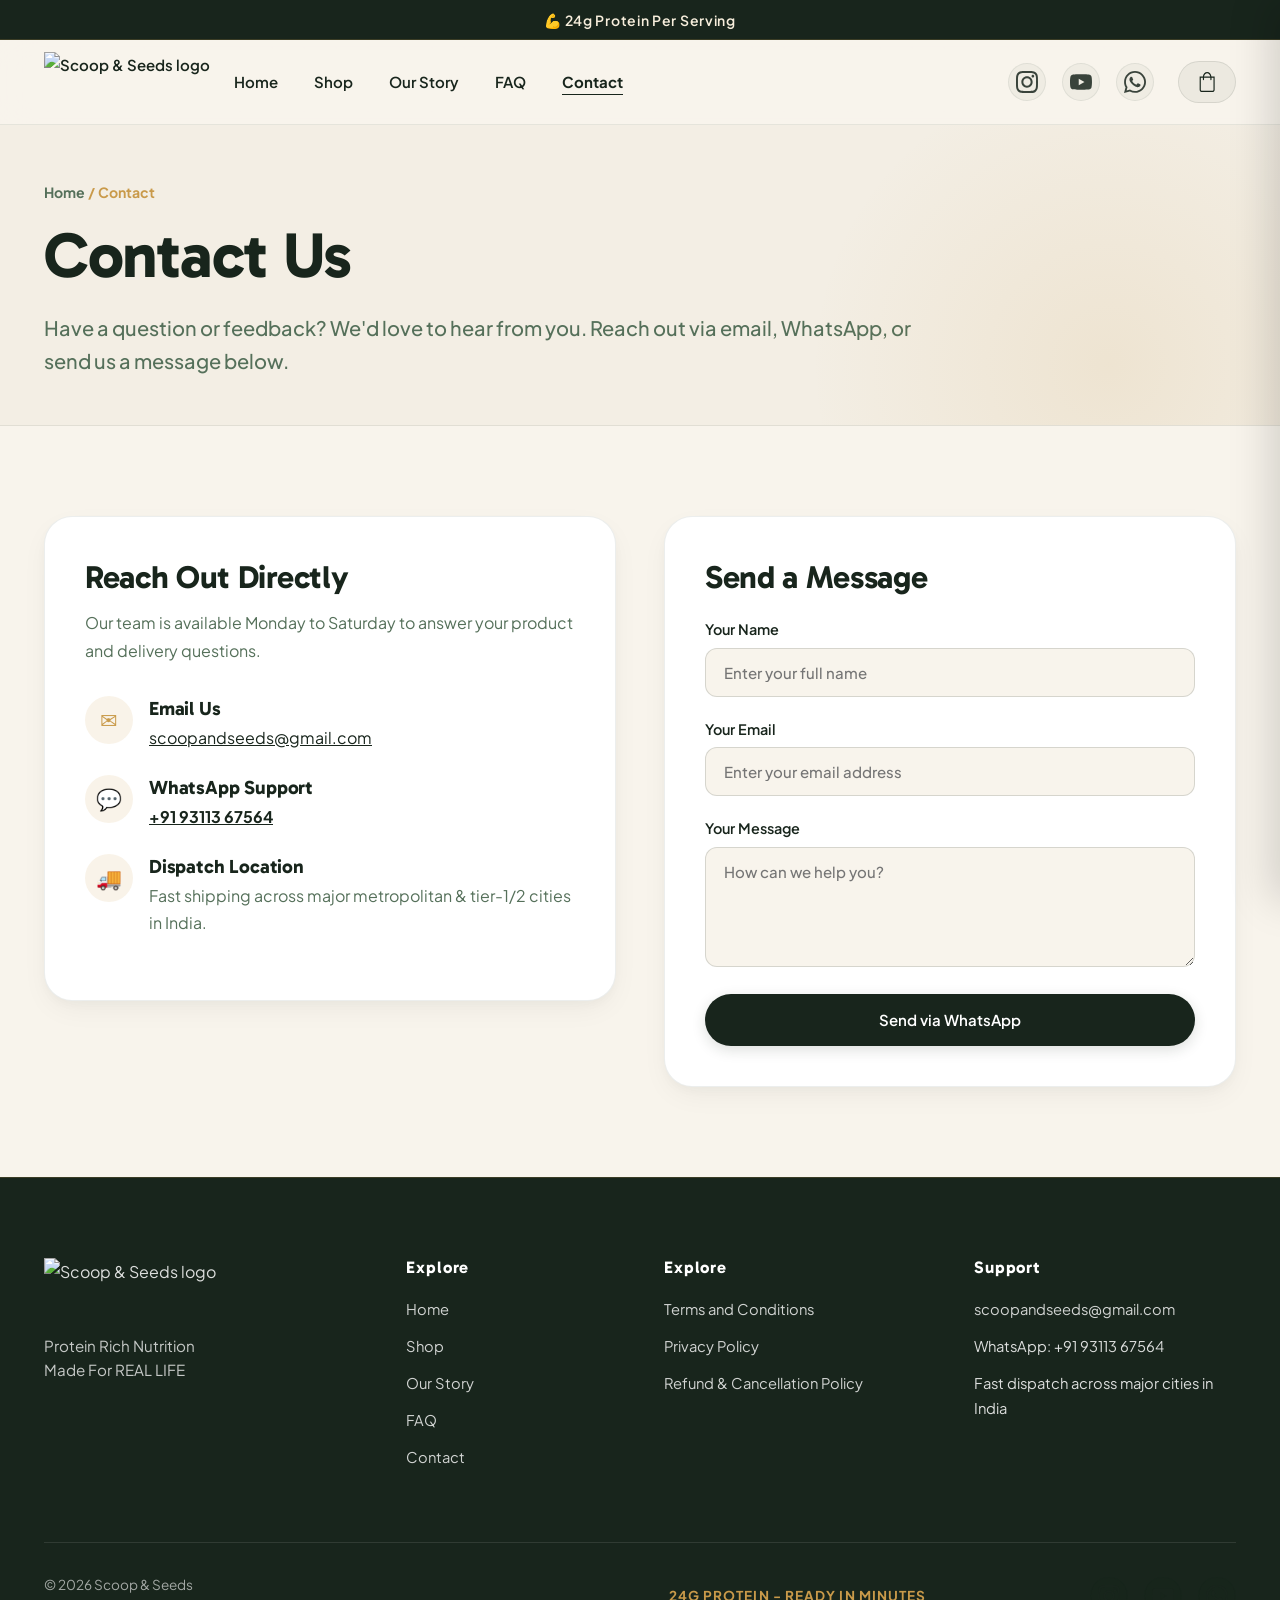
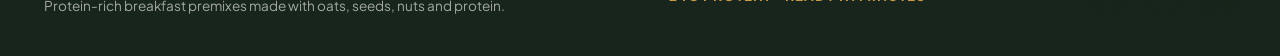
==== commit 24ad6f2d: "commit" ====
--- a/pages/contact.html
+++ b/pages/contact.html
@@ -24,6 +24,12 @@
 
     <!-- Icon sprite -->
     <svg width="0" height="0" style="position:absolute" aria-hidden="true">
+        <symbol id="i-home" viewBox="0 0 24 24">
+            <path d="M10 20v-6h4v6h5v-8h3L12 3 2 12h3v8z"/>
+        </symbol>
+        <symbol id="i-shop" viewBox="0 0 24 24">
+            <path d="M18.36 9l-1.62-4.86A2 2 0 0 0 14.84 3H9.16a2 2 0 0 0-1.9 1.14L5.64 9H2v2h2v9a1 1 0 0 0 1 1h14a1 1 0 0 0 1-1v-9h2V9h-3.64zM9.16 5h5.68l1.33 4H7.83l1.33-4zM18 19H6v-8h12v8z"/>
+        </symbol>
         <symbol id="i-instagram" viewBox="0 0 24 24">
             <path
                 d="M12.0027 5.84808C8.59743 5.84808 5.85075 8.59477 5.85075 12C5.85075 15.4053 8.59743 18.1519 12.0027 18.1519C15.4079 18.1519 18.1546 15.4053 18.1546 12C18.1546 8.59477 15.4079 5.84808 12.0027 5.84808ZM12.0027 15.9996C9.80212 15.9996 8.00312 14.2059 8.00312 12C8.00312 9.7941 9.79677 8.00046 12.0027 8.00046C14.2086 8.00046 16.0022 9.7941 16.0022 12C16.0022 14.2059 14.2032 15.9996 12.0027 15.9996ZM19.8412 5.59644C19.8412 6.39421 19.1987 7.03135 18.4062 7.03135C17.6085 7.03135 16.9713 6.38885 16.9713 5.59644C16.9713 4.80402 17.6138 4.16153 18.4062 4.16153C19.1987 4.16153 19.8412 4.80402 19.8412 5.59644ZM23.9157 7.05277C23.8247 5.13063 23.3856 3.42801 21.9775 2.02522C20.5747 0.622429 18.8721 0.183388 16.9499 0.0870135C14.9689 -0.0254238 9.03112 -0.0254238 7.05008 0.0870135C5.1333 0.178034 3.43068 0.617075 2.02253 2.01986C0.614389 3.42265 0.180703 5.12527 0.0843279 7.04742C-0.0281093 9.02845 -0.0281093 14.9662 0.0843279 16.9472C0.175349 18.8694 0.614389 20.572 2.02253 21.9748C3.43068 23.3776 5.12794 23.8166 7.05008 23.913C9.03112 24.0254 14.9689 24.0254 16.9499 23.913C18.8721 23.822 20.5747 23.829 21.9775 21.9748C23.3803 20.572 23.8193 18.8694 23.9157 16.9472C24.0281 14.9662 24.0281 9.03381 23.9157 7.05277ZM21.3564 19.0728C20.9388 20.1223 20.1303 20.9307 19.0755 21.3537C17.496 21.9802 13.7481 21.8356 12.0027 21.8356C10.2572 21.8356 6.50396 21.9748 4.92984 21.3537C3.88042 20.9361 3.07195 20.1276 2.64897 19.0728C2.02253 17.4934 2.16709 13.7455 2.16709 12C2.16709 10.2546 2.02789 6.50129 2.64897 4.92717C3.06659 3.87776 3.87507 3.06928 4.92984 2.6463C6.50931 2.01986 10.2572 2.16443 12.0027 2.16443C13.7481 2.16443 17.5014 2.02522 19.0755 2.6463C20.1249 3.06392 20.9334 3.8724 21.3564 4.92717C21.9828 6.50665 21.8383 10.2546 21.8383 12C21.8383 13.7455 21.9828 17.4987 21.3564 19.0728Z" />
@@ -62,6 +68,22 @@
                 <li><a href="story.html">Our Story</a></li>
                 <li><a href="faq.html">FAQ</a></li>
                 <li><a href="contact.html" style="font-weight:700;text-decoration:underline;text-underline-offset:6px;">Contact</a></li>
+                <li class="mobile-socials-wrapper">
+                    <div class="socials mobile-menu-socials">
+                        <a href="https://instagram.com/scoopandseeds" target="_blank" rel="noopener"
+                            aria-label="Instagram"><svg class="icon">
+                                <use href="#i-instagram" />
+                            </svg></a>
+                        <a href="https://www.youtube.com/scoopandseeds" target="_blank" rel="noopener"
+                            aria-label="YouTube"><svg class="icon">
+                                <use href="#i-youtube" />
+                            </svg></a>
+                        <a href="https://wa.me/919311367564" target="_blank" rel="noopener" aria-label="WhatsApp"><svg
+                                class="icon">
+                                <use href="#i-whatsapp" />
+                            </svg></a>
+                    </div>
+                </li>
             </ul>
             <div class="spacer"></div>
             <div class="socials desktop">
@@ -228,10 +250,29 @@
         <footer>
             <div class="subtotal"><span>Subtotal</span><span id="subtotal">₹0</span></div>
             <p class="note">Shipping is confirmed on WhatsApp when you place your order.</p>
-            <button class="btn leaf full" id="checkout">Order on WhatsApp</button>
+            <button class="btn leaf full" id="checkout">Buy Now</button>
         </footer>
     </aside>
     <div class="toast" id="toast" role="status" aria-live="polite"></div>
+
+    <!-- Mobile Sticky Bottom Navigation Bar -->
+    <nav class="mobile-bottom-bar" aria-label="Mobile navigation">
+        <a href="../index.html" class="mobile-nav-item">
+            <svg class="icon"><use href="#i-home" /></svg>
+            <span>Home</span>
+        </a>
+        <button class="mobile-nav-item mobile-cart-highlight" id="openCartMobile" aria-label="Open shopping bag">
+            <div class="cart-icon-wrap">
+                <svg class="icon"><use href="#i-bag" /></svg>
+                <span class="cart-count" id="cartCountMobile">0</span>
+            </div>
+            <span>Cart</span>
+        </button>
+        <a href="shop.html" class="mobile-nav-item">
+            <svg class="icon"><use href="#i-shop" /></svg>
+            <span>Shop</span>
+        </a>
+    </nav>
 
     <script src="../script.js"></script>
     <script>
--- a/style.css
+++ b/style.css
@@ -1,33 +1,37 @@
 @import url('https://fonts.googleapis.com/css2?family=Gabarito:wght@400;600;700;800&family=Playfair+Display:ital,wght@0,500;0,600;0,700;1,400;1,600&family=Plus+Jakarta+Sans:wght@400;500;600;700&family=Work+Sans:wght@400;500;600;700&display=swap');
 
 :root {
-    /* HERO EXCLUSIVE COLOR TOKENS - STRICTLY USED ONLY IN HERO SECTIONS */
-    --hero-bg: #0A1C11;
-    --hero-bg-gradient: linear-gradient(180deg, #0F2617 0%, #07150C 100%);
-
-    /* OTHER NON-HERO SECTION COLORS - DISTINCT FROM HERO COLOR */
-    --topbar-bg: #2A201A;
-    --section-dark: #19271D;
-    --section-dark-2: #213527;
-    --problem-dark: #1D1512;
-    --footer-bg: #241A16;
-
-    --leaf: #3E6B48;
-    --cream: #FAF6F0;
-    --ivory: #F3ECE1;
-    --cream-card: #F8F3EC;
-    --sand: #E7D7C3;
-    --sand-light: #F4ECE1;
-    --cocoa: #2C1D17;
-    --cocoa-hover: #453028;
-    --cocoa-muted: #695850;
-    --gold: #D4A359;
-    --gold-light: #F7EDD8;
-    --blue: #176BE0;
-    --blue-dark: #1255B3;
-    --red: #D02749;
-    --red-soft: #FDE8EC;
-    --lime: #809623;
+    /* PRIMARY COLOR PALETTE */
+    --cream: #F8F4EC;
+    --beige: #F3EEE4;
+    --beige-dark: #E5DDD0;
+    --dark-green: #18251C;
+    --dark-green-surface: #223528;
+    --secondary-green: #55705A;
+    --muted-gold: #C99A4A;
+    --gold-light: #F7EEDC;
+    --white: #FFFFFF;
+
+    --cocoa: #18251C;
+    --cocoa-hover: #293E30;
+    --cocoa-muted: #55705A;
+    --gold: #C99A4A;
+    --leaf: #55705A;
+    --ivory: #F3EEE4;
+    --cream-card: #F3EEE4;
+    --sand: #E5DDD0;
+    --sand-light: #F8F4EC;
+    --blue: #18251C;
+    --blue-dark: #293E30;
+    --red: #C99A4A;
+    --red-soft: #F7EEDC;
+
+    --hero-bg: #F8F4EC;
+    --topbar-bg: #18251C;
+    --section-dark: #18251C;
+    --section-dark-2: #223528;
+    --problem-dark: #18251C;
+    --footer-bg: #18251C;
 
     --font-serif: 'Playfair Display', Georgia, serif;
     --font-head: 'Gabarito', 'Playfair Display', sans-serif;
@@ -39,10 +43,10 @@
     --radius-lg: 28px;
     --radius-pill: 999px;
 
-    --shadow-sm: 0 4px 16px rgba(44, 29, 23, 0.04);
-    --shadow-md: 0 10px 30px -5px rgba(44, 29, 23, 0.06), 0 4px 12px -2px rgba(44, 29, 23, 0.03);
-    --shadow-lg: 0 20px 40px -10px rgba(44, 29, 23, 0.1), 0 8px 20px -4px rgba(44, 29, 23, 0.05);
-    --shadow-hover: 0 24px 48px -12px rgba(44, 29, 23, 0.15), 0 12px 24px -6px rgba(44, 29, 23, 0.08);
+    --shadow-sm: 0 4px 16px rgba(24, 37, 28, 0.04);
+    --shadow-md: 0 10px 30px -5px rgba(24, 37, 28, 0.06), 0 4px 12px -2px rgba(24, 37, 28, 0.03);
+    --shadow-lg: 0 20px 40px -10px rgba(24, 37, 28, 0.1), 0 8px 20px -4px rgba(24, 37, 28, 0.05);
+    --shadow-hover: 0 24px 48px -12px rgba(24, 37, 28, 0.15), 0 12px 24px -6px rgba(24, 37, 28, 0.08);
 }
 
 *,
@@ -61,9 +65,9 @@
     font-family: var(--font-body);
     font-size: 16px;
     line-height: 1.7;
-    color: var(--cocoa);
+    color: var(--dark-green);
     background-color: var(--cream);
-    background-image: radial-gradient(rgba(212, 163, 89, 0.04) 1px, transparent 0);
+    background-image: radial-gradient(rgba(201, 154, 74, 0.06) 1px, transparent 0);
     background-size: 32px 32px;
     -webkit-font-smoothing: antialiased;
     -moz-osx-font-smoothing: grayscale;
@@ -84,7 +88,7 @@
 h1, h2, h3, h4, h5, h6 {
     font-family: var(--font-head);
     font-weight: 700;
-    color: var(--cocoa);
+    color: var(--dark-green);
     margin: 0 0 0.5em;
     line-height: 1.15;
     letter-spacing: -0.01em;
@@ -116,12 +120,12 @@
 
 p.lead {
     font-size: 1.15rem;
-    color: var(--cocoa-muted);
+    color: var(--secondary-green);
     line-height: 1.65;
 }
 
 :focus-visible {
-    outline: 3px solid var(--gold);
+    outline: 3px solid var(--muted-gold);
     outline-offset: 3px;
 }
 
@@ -133,14 +137,14 @@
 }
 
 section {
-    padding: 100px 0;
+    padding: 90px 0;
     position: relative;
 }
 
 /* Section Colors */
 .dark {
-    background: var(--section-dark);
-    color: #F7FAF7;
+    background: var(--dark-green);
+    color: #F8F4EC;
 }
 
 .dark h1, .dark h2, .dark h3, .dark h4, .dark h5 {
@@ -148,7 +152,7 @@
 }
 
 .dark p.lead {
-    color: rgba(247, 250, 247, 0.82);
+    color: rgba(248, 244, 236, 0.85);
 }
 
 .light {
@@ -156,7 +160,7 @@
 }
 
 .bg-ivory {
-    background: var(--ivory);
+    background: var(--beige);
 }
 
 .small {
@@ -174,13 +178,13 @@
     font-size: 0.85rem;
     text-transform: uppercase;
     letter-spacing: 0.15em;
-    color: var(--leaf);
+    color: var(--secondary-green);
     margin-bottom: 12px;
     display: inline-block;
 }
 
 .dark .kicker {
-    color: var(--gold);
+    color: var(--muted-gold);
 }
 
 .icon {
@@ -196,24 +200,24 @@
     display: inline-flex;
     align-items: center;
     justify-content: center;
-    padding: 16px 32px;
+    padding: 16px 34px;
     border-radius: var(--radius-pill);
-    background: var(--cocoa);
+    background: var(--dark-green);
     color: #FFFFFF;
     border: 1px solid transparent;
     font: 600 15px/1.2 var(--font-body);
     text-decoration: none;
     cursor: pointer;
     transition: all 0.3s cubic-bezier(0.16, 1, 0.3, 1);
-    box-shadow: var(--shadow-sm);
+    box-shadow: 0 4px 14px rgba(24, 37, 28, 0.15);
     position: relative;
     overflow: hidden;
 }
 
 .btn:hover {
-    background: var(--cocoa-hover);
+    background: var(--dark-green-surface);
     transform: translateY(-3px);
-    box-shadow: var(--shadow-md);
+    box-shadow: 0 10px 24px rgba(24, 37, 28, 0.25);
     color: #FFFFFF;
 }
 
@@ -226,45 +230,47 @@
 }
 
 .btn.blue {
-    background: var(--blue);
-    color: #FFFFFF;
-    border: 1px solid rgba(255, 255, 255, 0.2);
+    background: var(--dark-green);
+    color: #FFFFFF;
+    border: 1px solid rgba(201, 154, 74, 0.4);
 }
 
 .btn.blue:hover {
-    background: var(--blue-dark);
-    box-shadow: 0 10px 24px rgba(23, 107, 224, 0.35);
+    background: var(--dark-green-surface);
+    border-color: var(--muted-gold);
+    box-shadow: 0 10px 24px rgba(24, 37, 28, 0.3);
 }
 
 .btn.white {
     background: #FFFFFF;
-    color: var(--cocoa);
-    border: 1px solid rgba(44, 29, 23, 0.12);
+    color: var(--dark-green);
+    border: 1px solid rgba(24, 37, 28, 0.15);
 }
 
 .btn.white:hover {
-    background: var(--sand-light);
-    border-color: rgba(44, 29, 23, 0.25);
+    background: var(--beige);
+    border-color: var(--muted-gold);
+    color: var(--dark-green);
 }
 
 .btn.leaf {
-    background: var(--leaf);
+    background: var(--dark-green);
     color: #FFFFFF;
 }
 
 .btn.leaf:hover {
-    background: var(--section-dark-2);
-    box-shadow: 0 10px 24px rgba(62, 107, 72, 0.3);
+    background: var(--dark-green-surface);
+    box-shadow: 0 10px 24px rgba(24, 37, 28, 0.3);
 }
 
 .btn.primary {
-    background: var(--footer-bg);
+    background: var(--dark-green);
     color: #FFFFFF;
 }
 
 .btn.primary:hover {
-    background: var(--cocoa-hover);
-    box-shadow: 0 10px 24px rgba(36, 26, 22, 0.3);
+    background: var(--dark-green-surface);
+    box-shadow: 0 10px 24px rgba(24, 37, 28, 0.3);
 }
 
 .btn.full {
@@ -275,14 +281,14 @@
    TOP ANNOUNCEMENT BAR & MARQUEE
    ========================================================================== */
 .topbar {
-    background: var(--topbar-bg);
-    color: #E2EBE5;
+    background: var(--dark-green);
+    color: var(--gold-light);
     text-align: center;
     font: 600 14px/40px var(--font-body);
     height: 40px;
     letter-spacing: 0.05em;
     overflow: hidden;
-    border-bottom: 1px solid rgba(255, 255, 255, 0.08);
+    border-bottom: 1px solid rgba(201, 154, 74, 0.2);
 }
 
 .marquee {
@@ -306,19 +312,22 @@
 }
 
 .marquee.big {
-    background: var(--section-dark-2);
+    background: var(--dark-green);
+    color: var(--gold-light);
     font-size: 1.3rem;
     padding: 16px 0;
-    border-top: 1px solid rgba(255, 255, 255, 0.1);
-    border-bottom: 1px solid rgba(255, 255, 255, 0.1);
+    border-top: 1px solid rgba(201, 154, 74, 0.2);
+    border-bottom: 1px solid rgba(201, 154, 74, 0.2);
 }
 
 .marquee.slim {
-    background: rgba(0, 0, 0, 0.25);
-    font-size: 0.95rem;
+    background: rgba(24, 37, 28, 0.06);
+    color: var(--dark-green);
+    font-size: 0.88rem;
     padding: 10px 0;
     letter-spacing: 0.08em;
     text-transform: uppercase;
+    border-bottom: 1px solid rgba(24, 37, 28, 0.08);
 }
 
 @keyframes scroll {
@@ -333,10 +342,10 @@
     position: sticky;
     top: 0;
     z-index: 100;
-    background: rgba(250, 246, 240, 0.88);
+    background: rgba(248, 244, 236, 0.92);
     backdrop-filter: blur(16px);
     -webkit-backdrop-filter: blur(16px);
-    border-bottom: 1px solid rgba(44, 29, 23, 0.08);
+    border-bottom: 1px solid rgba(24, 37, 28, 0.08);
     transition: all 0.3s ease;
 }
 
@@ -355,7 +364,7 @@
 }
 
 .logo img {
-    height: 64px;
+    height: 60px;
     width: auto;
     object-fit: contain;
     transition: transform 0.3s ease;
@@ -374,11 +383,15 @@
     padding: 0;
 }
 
+.mobile-socials-wrapper {
+    display: none;
+}
+
 .nav a {
     text-decoration: none;
     font-size: 15px;
     font-weight: 600;
-    color: var(--cocoa);
+    color: var(--dark-green);
     position: relative;
     padding: 6px 0;
 }
@@ -390,7 +403,7 @@
     left: 0;
     width: 0%;
     height: 2px;
-    background: var(--leaf);
+    background: var(--muted-gold);
     transition: width 0.3s ease;
     border-radius: 2px;
 }
@@ -413,29 +426,30 @@
     display: inline-flex;
     align-items: center;
     justify-content: center;
-    color: var(--cocoa);
-    opacity: 0.8;
-    width: 36px;
-    height: 36px;
+    color: var(--dark-green);
+    opacity: 0.85;
+    width: 38px;
+    height: 38px;
     border-radius: 50%;
-    background: rgba(44, 29, 23, 0.04);
+    background: rgba(24, 37, 28, 0.05);
+    border: 1px solid rgba(24, 37, 28, 0.08);
     transition: all 0.25s ease;
 }
 
 .socials a:hover {
     opacity: 1;
-    color: var(--leaf);
-    background: rgba(62, 107, 72, 0.1);
+    color: var(--muted-gold);
+    background: var(--dark-green);
     transform: translateY(-2px);
 }
 
 .cart-btn {
     position: relative;
-    background: rgba(44, 29, 23, 0.05);
-    border: 1px solid rgba(44, 29, 23, 0.08);
+    background: rgba(24, 37, 28, 0.05);
+    border: 1px solid rgba(24, 37, 28, 0.1);
     border-radius: var(--radius-pill);
     cursor: pointer;
-    color: var(--cocoa);
+    color: var(--dark-green);
     padding: 10px 18px;
     display: flex;
     align-items: center;
@@ -444,7 +458,7 @@
 }
 
 .cart-btn:hover {
-    background: var(--cocoa);
+    background: var(--dark-green);
     color: #FFFFFF;
     transform: translateY(-2px);
 }
@@ -458,10 +472,10 @@
     min-width: 20px;
     height: 20px;
     border-radius: 10px;
-    background: var(--red);
+    background: var(--muted-gold);
     color: #FFFFFF;
     font-size: 11px;
-    font-weight: 700;
+    font-weight: 800;
     display: inline-flex;
     align-items: center;
     justify-content: center;
@@ -483,7 +497,7 @@
     display: block;
     width: 24px;
     height: 2px;
-    background: var(--cocoa);
+    background: var(--dark-green);
     margin: 5px 0;
     transition: all 0.3s ease;
     border-radius: 2px;
@@ -493,15 +507,17 @@
    HERO SECTIONS (SHARED & EXCLUSIVE TO HEROES ACROSS ALL PAGES)
    ========================================================================== */
 .hero, .page-hero {
-    padding: 0 0 60px 0;
-    background: var(--hero-bg-gradient);
-    color: #FFFFFF;
+    padding: 40px 0 60px 0;
+    background: var(--cream);
+    color: var(--dark-green);
     position: relative;
     overflow: hidden;
 }
 
 .page-hero {
-    padding: 64px 0;
+    padding: 56px 0 48px 0;
+    background: var(--beige);
+    border-bottom: 1px solid rgba(24, 37, 28, 0.08);
 }
 
 .hero::before, .page-hero::before {
@@ -511,7 +527,7 @@
     right: -10%;
     width: 600px;
     height: 600px;
-    background: radial-gradient(circle, rgba(212, 163, 89, 0.15) 0%, rgba(10, 28, 17, 0) 70%);
+    background: radial-gradient(circle, rgba(201, 154, 74, 0.12) 0%, rgba(248, 244, 236, 0) 70%);
     pointer-events: none;
     border-radius: 50%;
 }
@@ -521,7 +537,7 @@
     grid-template-columns: 1.1fr 0.9fr;
     gap: 60px;
     align-items: center;
-    padding: 70px 24px 60px 24px;
+    padding: 40px 24px 40px 24px;
 }
 
 .hero-text-col {
@@ -554,45 +570,45 @@
 }
 
 .hero-chip.gold {
-    background: rgba(212, 163, 89, 0.18);
-    color: #F7EDD8;
-    border: 1px solid rgba(212, 163, 89, 0.35);
+    background: rgba(201, 154, 74, 0.15);
+    color: var(--dark-green);
+    border: 1px solid rgba(201, 154, 74, 0.4);
 }
 
 .hero-chip.green {
-    background: rgba(62, 107, 72, 0.25);
-    color: #D2E8D7;
-    border: 1px solid rgba(62, 107, 72, 0.4);
+    background: rgba(85, 112, 90, 0.12);
+    color: var(--dark-green);
+    border: 1px solid rgba(85, 112, 90, 0.3);
 }
 
 .hero-chip.blue {
-    background: rgba(23, 107, 224, 0.2);
-    color: #D4E4FC;
-    border: 1px solid rgba(23, 107, 224, 0.35);
+    background: rgba(243, 238, 228, 0.9);
+    color: var(--dark-green);
+    border: 1px solid rgba(24, 37, 28, 0.15);
 }
 
 .hero h1, .page-hero h1 {
-    color: #FFFFFF;
+    color: var(--dark-green);
     font-weight: 700;
     margin-bottom: 20px;
     line-height: 1.1;
 }
 
 .hero h1 .b {
-    color: var(--gold);
+    color: var(--muted-gold);
     font-style: italic;
     font-family: var(--font-serif);
 }
 
 .hero h1 .r {
-    color: #6EE7B7;
+    color: var(--secondary-green);
     font-style: italic;
     font-family: var(--font-serif);
 }
 
 .hero-lead, .page-hero .lead {
     font-size: 1.25rem;
-    color: rgba(255, 255, 255, 0.88);
+    color: var(--secondary-green);
     margin-bottom: 28px;
     font-weight: 500;
 }
@@ -613,9 +629,9 @@
     display: flex;
     align-items: center;
     gap: 12px;
-    color: rgba(255, 255, 255, 0.92);
+    color: var(--dark-green);
     font-size: 1rem;
-    font-weight: 500;
+    font-weight: 600;
 }
 
 .perk-item .check {
@@ -625,8 +641,8 @@
     width: 22px;
     height: 22px;
     border-radius: 50%;
-    background: var(--gold);
-    color: var(--hero-bg);
+    background: var(--muted-gold);
+    color: #FFFFFF;
     font-weight: 800;
     font-size: 13px;
     flex-shrink: 0;
@@ -641,7 +657,7 @@
 }
 
 .hero-primary-btn {
-    box-shadow: 0 12px 28px rgba(23, 107, 224, 0.4);
+    box-shadow: 0 10px 24px rgba(24, 37, 28, 0.25);
     padding: 18px 36px;
     font-size: 16px;
 }
@@ -651,13 +667,13 @@
     align-items: center;
     gap: 12px;
     padding-top: 20px;
-    border-top: 1px solid rgba(255, 255, 255, 0.12);
+    border-top: 1px solid rgba(24, 37, 28, 0.1);
     font-size: 0.88rem;
-    color: rgba(255, 255, 255, 0.8);
+    color: var(--secondary-green);
 }
 
 .trust-stars {
-    color: #FBBF24;
+    color: var(--muted-gold);
     letter-spacing: 2px;
     font-size: 1.1rem;
 }
@@ -671,8 +687,8 @@
     position: relative;
     border-radius: var(--radius-lg);
     overflow: hidden;
-    box-shadow: var(--shadow-hover), 0 0 0 1px rgba(255, 255, 255, 0.15);
-    background: rgba(255, 255, 255, 0.05);
+    box-shadow: var(--shadow-lg), 0 0 0 1px rgba(201, 154, 74, 0.2);
+    background: #FFFFFF;
     transition: transform 0.4s ease;
 }
 
@@ -691,10 +707,10 @@
     position: absolute;
     bottom: 20px;
     right: 20px;
-    background: rgba(10, 28, 17, 0.88);
+    background: rgba(24, 37, 28, 0.92);
     backdrop-filter: blur(12px);
     -webkit-backdrop-filter: blur(12px);
-    border: 1px solid rgba(212, 163, 89, 0.4);
+    border: 1px solid var(--muted-gold);
     padding: 12px 20px;
     border-radius: var(--radius);
     text-align: right;
@@ -706,7 +722,7 @@
     font-size: 0.75rem;
     font-weight: 800;
     letter-spacing: 0.12em;
-    color: var(--gold);
+    color: var(--muted-gold);
 }
 
 .badge-sub {
@@ -720,7 +736,7 @@
     font-size: 0.85rem;
     text-transform: uppercase;
     letter-spacing: 0.1em;
-    color: rgba(255, 255, 255, 0.6);
+    color: var(--secondary-green);
     margin: 24px 0 12px 0;
     font-weight: 700;
 }
@@ -732,20 +748,22 @@
 }
 
 .hero-grid-item {
-    background: rgba(255, 255, 255, 0.06);
-    border: 1px solid rgba(255, 255, 255, 0.1);
+    background: #FFFFFF;
+    border: 1px solid rgba(24, 37, 28, 0.08);
     border-radius: var(--radius-sm);
     padding: 10px;
     text-align: center;
     text-decoration: none;
-    color: #FFFFFF;
+    color: var(--dark-green);
+    box-shadow: var(--shadow-sm);
     transition: all 0.3s ease;
 }
 
 .hero-grid-item:hover {
-    background: rgba(255, 255, 255, 0.15);
+    background: var(--beige);
     transform: translateY(-4px);
-    border-color: var(--gold);
+    border-color: var(--muted-gold);
+    box-shadow: var(--shadow-md);
 }
 
 .hero-grid-item img {
@@ -753,12 +771,12 @@
     height: 70px;
     object-fit: contain;
     margin-bottom: 6px;
-    filter: drop-shadow(0 4px 8px rgba(0,0,0,0.2));
+    filter: drop-shadow(0 4px 8px rgba(0,0,0,0.06));
 }
 
 .hero-grid-item span {
     font-size: 0.78rem;
-    font-weight: 600;
+    font-weight: 700;
     display: block;
     white-space: nowrap;
     overflow: hidden;
@@ -767,309 +785,171 @@
 
 .page-breadcrumb, .shop-breadcrumb {
     font-size: 0.88rem;
-    color: var(--gold);
+    color: var(--muted-gold);
     margin-bottom: 16px;
-    font-weight: 600;
+    font-weight: 700;
 }
 
 .page-breadcrumb a, .shop-breadcrumb a {
-    color: rgba(255, 255, 255, 0.8);
+    color: var(--secondary-green);
     text-decoration: none;
 }
 
 .page-breadcrumb a:hover, .shop-breadcrumb a:hover {
-    color: #FFFFFF;
+    color: var(--dark-green);
     text-decoration: underline;
 }
 
 /* ==========================================================================
    PRODUCT SECTION & CARDS
    ========================================================================== */
-
-/* ==========================================================================
-   HOME PAGE SHOP SECTION (WARM & PREMIUM RE-DESIGN)
-   ========================================================================== */
 .home-shop-section {
-    background-color: #F8F4EC;
-    color: #18251C;
-    padding: 100px 0;
+    background-color: var(--cream);
+    color: var(--dark-green);
+    padding: 90px 0;
 }
 
 .home-shop-section h2 {
-    color: #18251C;
+    color: var(--dark-green);
     font-size: clamp(2.2rem, 4vw, 3.4rem);
     font-weight: 700;
     margin-bottom: 12px;
 }
 
 .home-shop-section p {
-    color: #55705A;
+    color: var(--secondary-green);
     font-size: 1.15rem;
     font-weight: 500;
     max-width: 680px;
     margin: 0 auto 36px auto;
 }
 
-.home-shop-section .sort-wrap {
-    color: #55705A;
+.shop-toolbar {
+    display: flex;
+    justify-content: flex-end;
+    align-items: center;
+    margin-bottom: 36px;
+}
+
+.sort-wrap {
+    display: flex;
+    align-items: center;
+    gap: 10px;
+    font-size: 0.95rem;
     font-weight: 600;
-}
-
-.home-shop-section .sort-select {
-    background: #F3EEE4;
-    color: #18251C;
-    border: 1px solid #E4DDD0;
-    font-weight: 600;
+    color: var(--secondary-green);
+}
+
+.sort-select {
+    padding: 10px 20px;
     border-radius: var(--radius-pill);
-    padding: 10px 22px;
+    border: 1px solid rgba(24, 37, 28, 0.15);
+    background: var(--beige);
+    color: var(--dark-green);
+    font: 600 14px var(--font-body);
+    cursor: pointer;
     outline: none;
-    box-shadow: 0 2px 8px rgba(24, 37, 28, 0.04);
-}
-
-.home-shop-section .product {
-    background: #F3EEE4;
-    border: 1px solid #E4DDD0;
+    transition: border-color 0.2s;
+    box-shadow: var(--shadow-sm);
+}
+
+.sort-select:focus {
+    border-color: var(--muted-gold);
+}
+
+.products {
+    display: grid;
+    grid-template-columns: repeat(auto-fill, minmax(270px, 1fr));
+    gap: 32px;
+}
+
+.product {
+    background: var(--beige);
     border-radius: 24px;
     padding: 26px;
-    box-shadow: 0 10px 30px -5px rgba(24, 37, 28, 0.05);
+    border: 1px solid rgba(24, 37, 28, 0.08);
+    box-shadow: var(--shadow-md);
+    display: flex;
+    flex-direction: column;
     transition: all 0.35s cubic-bezier(0.16, 1, 0.3, 1);
-}
-
-.home-shop-section .product:hover {
+    position: relative;
+    text-align: left;
+}
+
+.product:hover {
     transform: translateY(-8px);
-    box-shadow: 0 24px 48px -10px rgba(24, 37, 28, 0.12);
-    border-color: #C99A4A;
-}
-
-.home-shop-section .product .pic {
+    box-shadow: var(--shadow-hover);
+    border-color: var(--muted-gold);
+}
+
+.product .pic {
+    position: relative;
     background: #FFFFFF;
-    border-radius: 16px;
+    border-radius: 18px;
     padding: 28px 16px;
     margin-bottom: 22px;
-    border: 1px solid rgba(228, 221, 208, 0.6);
-    box-shadow: inset 0 0 24px rgba(0, 0, 0, 0.015);
-}
-
-.home-shop-section .product .pic img {
+    overflow: hidden;
+    display: flex;
+    align-items: center;
+    justify-content: center;
+    border: 1px solid rgba(24, 37, 28, 0.06);
+    box-shadow: inset 0 0 20px rgba(0,0,0,0.015);
+}
+
+.product .pic img {
     height: 230px;
     width: auto;
     object-fit: contain;
     transition: transform 0.4s cubic-bezier(0.16, 1, 0.3, 1);
 }
 
-.home-shop-section .product:hover .pic img {
+.product:hover .pic img {
     transform: scale(1.08);
 }
 
-.home-shop-section .product-badge {
-    background-color: #C99A4A;
+.product-badge {
+    position: absolute;
+    top: 12px;
+    left: 12px;
+    background: var(--muted-gold);
     color: #FFFFFF;
     font-size: 0.75rem;
     font-weight: 700;
     padding: 6px 14px;
     border-radius: var(--radius-pill);
     letter-spacing: 0.05em;
-}
-
-.home-shop-section .product h4 {
-    color: #18251C;
+    z-index: 2;
+}
+
+.product h4 {
+    color: var(--dark-green);
     font-size: 1.25rem;
     font-weight: 700;
     margin-bottom: 10px;
     min-height: 2.6em;
 }
 
-.home-shop-section .product .price {
-    color: #18251C;
+.product .price {
     font-size: 1.2rem;
     font-weight: 700;
     margin-bottom: 22px;
-}
-
-.home-shop-section .old-price {
-    color: #55705A;
-    text-decoration: line-through;
-    opacity: 0.8;
-    font-weight: 500;
-}
-
-.home-shop-section .new-price {
-    color: #C99A4A;
-    font-weight: 800;
-}
-
-.home-shop-section .product .btn {
-    background-color: #182D20;
-    color: #FFFFFF;
-    border-radius: var(--radius-pill);
-    padding: 16px 32px;
-    font-weight: 600;
-    font-size: 0.98rem;
-    border: 0;
-    width: 100%;
-    box-shadow: 0 4px 14px rgba(24, 45, 32, 0.2);
-    transition: all 0.3s cubic-bezier(0.16, 1, 0.3, 1);
-}
-
-.home-shop-section .product .btn:hover {
-    background-color: #274733;
-    transform: translateY(-2px);
-    box-shadow: 0 10px 24px rgba(24, 45, 32, 0.35);
-}
-.shop-toolbar {
-    display: flex;
-    justify-content: flex-end;
-    align-items: center;
-    margin-bottom: 36px;
-}
-
-.sort-wrap {
+    color: var(--dark-green);
     display: flex;
     align-items: center;
     gap: 10px;
-    font-size: 0.95rem;
-    font-weight: 600;
-}
-
-.dark .sort-wrap {
-    color: rgba(255, 255, 255, 0.9);
-}
-
-.sort-select {
-    padding: 10px 18px;
-    border-radius: var(--radius-pill);
-    border: 1px solid rgba(44, 29, 23, 0.15);
-    background: var(--cream);
-    color: var(--cocoa);
-    font: 600 14px var(--font-body);
-    cursor: pointer;
-    outline: none;
-    transition: border-color 0.2s;
-}
-
-.dark .sort-select {
-    background: var(--section-dark-2);
-    color: #FFFFFF;
-    border-color: rgba(255, 255, 255, 0.2);
-}
-
-.products {
-    display: grid;
-    grid-template-columns: repeat(auto-fill, minmax(270px, 1fr));
-    gap: 32px;
-}
-
-.product {
-    background: var(--cream-card);
-    border-radius: var(--radius-lg);
-    padding: 24px;
-    border: 1px solid rgba(44, 29, 23, 0.06);
-    box-shadow: var(--shadow-md);
-    display: flex;
-    flex-direction: column;
-    transition: all 0.35s cubic-bezier(0.16, 1, 0.3, 1);
-    position: relative;
-    text-align: left;
-}
-
-.dark .product {
-    background: var(--section-dark-2);
-    border-color: rgba(255, 255, 255, 0.1);
-    color: #FFFFFF;
-}
-
-.product:hover {
-    transform: translateY(-8px);
-    box-shadow: var(--shadow-hover);
-    border-color: rgba(212, 163, 89, 0.4);
-}
-
-.product .pic {
-    position: relative;
-    background: #FFFFFF;
-    border-radius: var(--radius);
-    padding: 24px 16px;
-    margin-bottom: 20px;
-    overflow: hidden;
-    display: flex;
-    align-items: center;
-    justify-content: center;
-    box-shadow: inset 0 0 20px rgba(0,0,0,0.02);
-}
-
-.dark .product .pic {
-    background: rgba(255, 255, 255, 0.05);
-}
-
-.product .pic img {
-    height: 220px;
-    width: auto;
-    object-fit: contain;
-    transition: transform 0.4s cubic-bezier(0.16, 1, 0.3, 1);
-}
-
-.product:hover .pic img {
-    transform: scale(1.08);
-}
-
-.product-badge {
-    position: absolute;
-    top: 12px;
-    left: 12px;
-    background: var(--section-dark);
-    color: #FFFFFF;
-    font-size: 0.75rem;
-    font-weight: 700;
-    padding: 6px 12px;
-    border-radius: var(--radius-pill);
-    letter-spacing: 0.05em;
-    z-index: 2;
-}
-
-.dark .product-badge {
-    background: var(--gold);
-    color: var(--section-dark);
-}
-
-.product h4 {
-    font-size: 1.2rem;
-    margin-bottom: 8px;
-    font-weight: 700;
-    min-height: 2.7em;
-}
-
-.product .price {
-    font-size: 1.15rem;
-    font-weight: 700;
-    margin-bottom: 20px;
-    color: var(--cocoa);
-    display: flex;
-    align-items: center;
-    gap: 10px;
-}
-
-.dark .product .price {
-    color: #FFFFFF;
 }
 
 .old-price {
     text-decoration: line-through;
-    color: var(--cocoa-muted);
+    color: var(--secondary-green);
+    opacity: 0.8;
     font-size: 0.95rem;
     font-weight: 500;
 }
 
-.dark .old-price {
-    color: rgba(255, 255, 255, 0.5);
-}
-
 .new-price {
-    color: var(--red);
+    color: var(--muted-gold);
     font-weight: 800;
-}
-
-.dark .new-price {
-    color: #F87171;
 }
 
 .product .btn {
@@ -1086,13 +966,14 @@
     grid-template-columns: 1fr 1fr;
     gap: 56px;
     align-items: center;
-    background: linear-gradient(135deg, var(--section-dark) 0%, #203527 100%);
+    background: linear-gradient(135deg, var(--dark-green) 0%, var(--dark-green-surface) 100%);
     border-radius: var(--radius-lg);
     padding: 64px 48px;
     color: #FFFFFF;
     box-shadow: var(--shadow-hover);
     position: relative;
     overflow: hidden;
+    border: 1px solid rgba(201, 154, 74, 0.3);
 }
 
 .bundle::before {
@@ -1102,7 +983,7 @@
     left: -10%;
     width: 500px;
     height: 500px;
-    background: radial-gradient(circle, rgba(212, 163, 89, 0.12) 0%, rgba(0, 0, 0, 0) 70%);
+    background: radial-gradient(circle, rgba(201, 154, 74, 0.15) 0%, rgba(0, 0, 0, 0) 70%);
     pointer-events: none;
 }
 
@@ -1119,7 +1000,7 @@
 }
 
 .bundle p {
-    color: var(--gold);
+    color: var(--muted-gold);
     font-weight: 700;
     text-transform: uppercase;
     letter-spacing: 0.12em;
@@ -1135,7 +1016,7 @@
     background: rgba(255, 255, 255, 0.08);
     backdrop-filter: blur(12px);
     -webkit-backdrop-filter: blur(12px);
-    border: 1px solid rgba(255, 255, 255, 0.15);
+    border: 1px solid rgba(201, 154, 74, 0.3);
     border-radius: var(--radius);
     padding: 24px;
     margin-bottom: 28px;
@@ -1148,7 +1029,7 @@
 }
 
 .deal-card p {
-    color: rgba(255, 255, 255, 0.85);
+    color: rgba(255, 255, 255, 0.88);
     font-size: 0.98rem;
     text-transform: none;
     letter-spacing: normal;
@@ -1156,16 +1037,17 @@
 }
 
 .bundle .btn {
-    background: var(--gold);
-    color: var(--section-dark);
-    font-weight: 700;
+    background: var(--muted-gold);
+    color: var(--dark-green);
+    font-weight: 800;
     padding: 18px 40px;
     font-size: 1.05rem;
 }
 
 .bundle .btn:hover {
-    background: #E5B46A;
-    box-shadow: 0 12px 28px rgba(212, 163, 89, 0.4);
+    background: #D9A959;
+    color: var(--dark-green);
+    box-shadow: 0 12px 28px rgba(201, 154, 74, 0.4);
 }
 
 .bundle .single {
@@ -1180,7 +1062,7 @@
 }
 
 .bundle .single p {
-    color: rgba(255, 255, 255, 0.7);
+    color: rgba(255, 255, 255, 0.75);
     text-transform: none;
     font-weight: 400;
     letter-spacing: normal;
@@ -1197,19 +1079,23 @@
 }
 
 .flavors article {
-    background: var(--cream-card);
-    border-radius: var(--radius-lg);
+    background: var(--beige);
+    border-radius: 24px;
     padding: 32px 24px;
     text-align: center;
-    border: 1px solid rgba(44, 29, 23, 0.08);
+    border: 1px solid rgba(24, 37, 28, 0.08);
     box-shadow: var(--shadow-md);
     transition: all 0.35s ease;
+    display: flex;
+    flex-direction: column;
+    justify-content: space-between;
+    cursor: pointer;
 }
 
 .flavors article:hover {
     transform: translateY(-8px);
     box-shadow: var(--shadow-hover);
-    border-color: var(--gold);
+    border-color: var(--muted-gold);
 }
 
 .flavors img {
@@ -1217,7 +1103,7 @@
     width: auto;
     margin: 0 auto 24px auto;
     object-fit: contain;
-    filter: drop-shadow(0 10px 15px rgba(0,0,0,0.1));
+    filter: drop-shadow(0 10px 15px rgba(0,0,0,0.08));
     transition: transform 0.4s ease;
 }
 
@@ -1227,8 +1113,8 @@
 
 .flavors .price {
     display: inline-block;
-    background: rgba(62, 107, 72, 0.1);
-    color: var(--leaf);
+    background: rgba(85, 112, 90, 0.12);
+    color: var(--secondary-green);
     font-weight: 700;
     font-size: 0.85rem;
     padding: 6px 14px;
@@ -1242,7 +1128,7 @@
 }
 
 .flavors p {
-    color: var(--cocoa-muted);
+    color: var(--secondary-green);
     font-size: 0.98rem;
     margin-bottom: 0;
 }
@@ -1250,7 +1136,7 @@
 p.after {
     font-size: 1.15rem;
     font-weight: 600;
-    color: var(--section-dark-2);
+    color: var(--dark-green);
     margin-top: 40px;
 }
 
@@ -1262,10 +1148,10 @@
     grid-template-columns: 1fr 1fr;
     gap: 60px;
     align-items: center;
-    background: var(--ivory);
+    background: var(--beige);
     border-radius: var(--radius-lg);
     padding: 56px;
-    border: 1px solid rgba(44, 29, 23, 0.08);
+    border: 1px solid rgba(24, 37, 28, 0.08);
     box-shadow: var(--shadow-md);
 }
 
@@ -1292,13 +1178,13 @@
    PREPARATION STEPS (3-STEP VISUAL)
    ========================================================================== */
 .process {
-    background: var(--section-dark);
+    background: var(--dark-green);
     text-align: center;
     position: relative;
 }
 
 .process h3 {
-    color: var(--gold);
+    color: var(--muted-gold);
     font-size: 1.1rem;
     letter-spacing: 0.1em;
     text-transform: uppercase;
@@ -1318,7 +1204,7 @@
 
 .steps > div {
     background: rgba(255, 255, 255, 0.05);
-    border: 1px solid rgba(255, 255, 255, 0.12);
+    border: 1px solid rgba(201, 154, 74, 0.25);
     border-radius: var(--radius-lg);
     padding: 40px 32px;
     backdrop-filter: blur(10px);
@@ -1328,12 +1214,12 @@
 .steps > div:hover {
     transform: translateY(-6px);
     background: rgba(255, 255, 255, 0.08);
-    border-color: var(--gold);
+    border-color: var(--muted-gold);
 }
 
 .steps h3 {
-    background: var(--gold);
-    color: var(--section-dark);
+    background: var(--muted-gold);
+    color: var(--dark-green);
     display: inline-block;
     padding: 8px 24px;
     border-radius: var(--radius-pill);
@@ -1345,14 +1231,14 @@
 
 .line {
     font-size: 1.1rem;
-    color: rgba(255, 255, 255, 0.9);
+    color: rgba(255, 255, 255, 0.92);
     font-weight: 500;
     line-height: 1.6;
 }
 
 .arrow {
     display: block;
-    color: var(--gold);
+    color: var(--muted-gold);
     font-size: 1.6rem;
     margin: 16px 0;
     animation: float 2s ease-in-out infinite;
@@ -1372,7 +1258,7 @@
 }
 
 .benefits h4 {
-    color: var(--leaf);
+    color: var(--secondary-green);
     text-transform: uppercase;
     letter-spacing: 0.15em;
     font-size: 0.88rem;
@@ -1390,7 +1276,7 @@
     background: #FFFFFF;
     border-radius: var(--radius-lg);
     padding: 36px 20px;
-    border: 1px solid rgba(44, 29, 23, 0.08);
+    border: 1px solid rgba(24, 37, 28, 0.08);
     box-shadow: var(--shadow-md);
     transition: all 0.3s ease;
 }
@@ -1398,18 +1284,18 @@
 .stats > div:hover {
     transform: translateY(-6px);
     box-shadow: var(--shadow-hover);
-    border-color: var(--gold);
+    border-color: var(--muted-gold);
 }
 
 .stats h2 {
-    font-size: clamp(2.4rem, 4vw, 3.2rem);
-    color: var(--section-dark);
+    font-size: clamp(2.2rem, 3.8vw, 3.2rem);
+    color: var(--dark-green);
     font-weight: 800;
     margin-bottom: 8px;
 }
 
 .stats p.small {
-    color: var(--cocoa-muted);
+    color: var(--secondary-green);
     font-size: 0.95rem;
     font-weight: 600;
     margin: 0;
@@ -1420,11 +1306,11 @@
    ========================================================================== */
 .problem {
     position: relative;
-    padding: 140px 0;
+    padding: 130px 0;
     color: #FFFFFF;
     text-align: center;
     overflow: hidden;
-    background: var(--problem-dark);
+    background: var(--dark-green);
 }
 
 .problem video {
@@ -1437,14 +1323,14 @@
     height: auto;
     transform: translate(-50%, -50%);
     object-fit: cover;
-    opacity: 0.45;
+    opacity: 0.4;
     z-index: 1;
 }
 
 .veil {
     position: absolute;
     inset: 0;
-    background: linear-gradient(180deg, rgba(29, 21, 18, 0.75) 0%, rgba(29, 21, 18, 0.88) 100%);
+    background: linear-gradient(180deg, rgba(24, 37, 28, 0.78) 0%, rgba(18, 28, 21, 0.92) 100%);
     z-index: 2;
 }
 
@@ -1458,7 +1344,7 @@
     font-size: 0.88rem;
     font-weight: 800;
     letter-spacing: 0.2em;
-    color: var(--gold);
+    color: var(--muted-gold);
     text-transform: uppercase;
     margin-bottom: 16px;
 }
@@ -1486,10 +1372,10 @@
     grid-template-columns: 0.9fr 1.1fr;
     gap: 60px;
     align-items: center;
-    background: var(--ivory);
+    background: var(--beige);
     border-radius: var(--radius-lg);
     padding: 64px 48px;
-    border: 1px solid rgba(44, 29, 23, 0.08);
+    border: 1px solid rgba(24, 37, 28, 0.08);
     box-shadow: var(--shadow-md);
 }
 
@@ -1506,7 +1392,7 @@
 
 .story figcaption {
     font-size: 0.82rem;
-    color: var(--cocoa-muted);
+    color: var(--secondary-green);
     font-style: italic;
     margin-top: 10px;
     text-align: center;
@@ -1514,7 +1400,7 @@
 
 .story p.lead {
     font-size: 1.2rem;
-    color: var(--section-dark);
+    color: var(--dark-green);
     font-weight: 600;
     margin-bottom: 20px;
 }
@@ -1522,8 +1408,8 @@
 .story p.close {
     font-size: 1.05rem;
     font-style: italic;
-    color: var(--section-dark-2);
-    border-left: 3px solid var(--gold);
+    color: var(--dark-green);
+    border-left: 3px solid var(--muted-gold);
     padding-left: 18px;
     margin-top: 24px;
 }
@@ -1556,7 +1442,7 @@
     height: 56px;
     border-radius: 50%;
     object-fit: cover;
-    border: 2px solid var(--gold);
+    border: 2px solid var(--muted-gold);
     padding: 2px;
 }
 
@@ -1565,17 +1451,17 @@
     font-weight: 700;
     font-size: 1.3rem;
     text-decoration: none;
-    color: var(--cocoa);
+    color: var(--dark-green);
 }
 
 .insta-stats {
     font-size: 0.9rem;
-    color: var(--cocoa-muted);
+    color: var(--secondary-green);
     margin-top: 2px;
 }
 
 .insta-follow-btn {
-    background: var(--footer-bg);
+    background: var(--dark-green);
     color: #FFFFFF;
 }
 
@@ -1621,7 +1507,7 @@
     position: absolute;
     top: 12px;
     right: 12px;
-    background: rgba(0, 0, 0, 0.65);
+    background: rgba(24, 37, 28, 0.75);
     backdrop-filter: blur(4px);
     color: #FFFFFF;
     font-size: 0.75rem;
@@ -1633,7 +1519,7 @@
 .insta-card-overlay {
     position: absolute;
     inset: 0;
-    background: linear-gradient(180deg, rgba(0,0,0,0) 40%, rgba(0,0,0,0.85) 100%);
+    background: linear-gradient(180deg, rgba(0,0,0,0) 40%, rgba(24,37,28,0.9) 100%);
     opacity: 0;
     transition: opacity 0.3s ease;
     display: flex;
@@ -1670,9 +1556,9 @@
     top: 50%;
     transform: translateY(-50%);
     z-index: 10;
-    background: rgba(255, 255, 255, 0.9);
-    border: 1px solid rgba(0,0,0,0.1);
-    color: var(--cocoa);
+    background: rgba(255, 255, 255, 0.92);
+    border: 1px solid rgba(24, 37, 28, 0.1);
+    color: var(--dark-green);
     width: 44px;
     height: 44px;
     border-radius: 50%;
@@ -1685,7 +1571,7 @@
 }
 
 .insta-nav:hover {
-    background: var(--cocoa);
+    background: var(--dark-green);
     color: #FFFFFF;
 }
 
@@ -1725,14 +1611,14 @@
     background: #FFFFFF;
     border-radius: var(--radius);
     padding: 20px 24px;
-    border: 1px solid rgba(44, 29, 23, 0.08);
+    border: 1px solid rgba(24, 37, 28, 0.08);
     box-shadow: var(--shadow-sm);
     transition: all 0.25s ease;
 }
 
 .faq details[open] {
     box-shadow: var(--shadow-md);
-    border-color: var(--gold);
+    border-color: var(--muted-gold);
 }
 
 .faq summary {
@@ -1740,7 +1626,7 @@
     font-weight: 700;
     font-size: 1.15rem;
     cursor: pointer;
-    color: var(--cocoa);
+    color: var(--dark-green);
     outline: none;
     user-select: none;
 }
@@ -1748,7 +1634,7 @@
 .faq details p {
     margin-top: 14px;
     margin-bottom: 0;
-    color: var(--cocoa-muted);
+    color: var(--secondary-green);
     line-height: 1.7;
 }
 
@@ -1764,7 +1650,7 @@
     background: #FFFFFF;
     border-radius: var(--radius-lg);
     padding: 40px;
-    border: 1px solid rgba(44, 29, 23, 0.08);
+    border: 1px solid rgba(24, 37, 28, 0.08);
     box-shadow: var(--shadow-md);
 }
 
@@ -1778,8 +1664,8 @@
     width: 48px;
     height: 48px;
     border-radius: 50%;
-    background: rgba(62, 107, 72, 0.1);
-    color: var(--leaf);
+    background: rgba(201, 154, 74, 0.12);
+    color: var(--muted-gold);
     display: grid;
     place-items: center;
     font-size: 1.3rem;
@@ -1795,14 +1681,14 @@
     font-weight: 600;
     font-size: 0.9rem;
     margin-bottom: 6px;
-    color: var(--cocoa);
+    color: var(--dark-green);
 }
 
 .form-control {
     width: 100%;
     padding: 14px 18px;
     border-radius: var(--radius-sm);
-    border: 1px solid rgba(44, 29, 23, 0.15);
+    border: 1px solid rgba(24, 37, 28, 0.15);
     background: var(--cream);
     font: 500 15px var(--font-body);
     outline: none;
@@ -1810,8 +1696,8 @@
 }
 
 .form-control:focus {
-    border-color: var(--leaf);
-    box-shadow: 0 0 0 3px rgba(62, 107, 72, 0.15);
+    border-color: var(--muted-gold);
+    box-shadow: 0 0 0 3px rgba(201, 154, 74, 0.15);
 }
 
 textarea.form-control {
@@ -1831,22 +1717,22 @@
     font-weight: 800;
     font-size: 0.85rem;
     letter-spacing: 0.15em;
-    color: var(--gold);
+    color: var(--muted-gold);
     margin-bottom: 12px;
 }
 
 .about-hero-content p {
-    color: rgba(255, 255, 255, 0.88);
+    color: var(--dark-green);
     font-size: 1.1rem;
 }
 
 .about-hero-highlight {
-    background: rgba(255, 255, 255, 0.08);
-    border-left: 3px solid var(--gold);
+    background: var(--beige);
+    border-left: 3px solid var(--muted-gold);
     padding: 16px 20px;
     border-radius: 0 var(--radius-sm) var(--radius-sm) 0;
     margin: 20px 0;
-    color: #FFFFFF;
+    color: var(--dark-green);
     font-weight: 600;
 }
 
@@ -1856,12 +1742,13 @@
 }
 
 .about-promise-box, .about-cta-box {
-    background: var(--section-dark);
+    background: var(--dark-green);
     color: #FFFFFF;
     border-radius: var(--radius-lg);
     padding: 56px;
     text-align: center;
     box-shadow: var(--shadow-lg);
+    border: 1px solid rgba(201, 154, 74, 0.2);
 }
 
 .about-promise-box h2, .about-cta-box h3 {
@@ -1869,17 +1756,18 @@
 }
 
 .about-cta-box {
-    background: var(--ivory);
-    color: var(--cocoa);
+    background: var(--beige);
+    color: var(--dark-green);
     display: flex;
     justify-content: space-between;
     align-items: center;
     text-align: left;
     gap: 32px;
+    border: 1px solid rgba(24, 37, 28, 0.08);
 }
 
 .about-cta-box h3 {
-    color: var(--cocoa);
+    color: var(--dark-green);
 }
 
 /* ==========================================================================
@@ -1888,7 +1776,7 @@
 .overlay {
     position: fixed;
     inset: 0;
-    background: rgba(20, 40, 26, 0.6);
+    background: rgba(24, 37, 28, 0.6);
     backdrop-filter: blur(4px);
     z-index: 200;
     opacity: 0;
@@ -1923,7 +1811,7 @@
 
 .drawer header {
     padding: 24px;
-    border-bottom: 1px solid rgba(44, 29, 23, 0.08);
+    border-bottom: 1px solid rgba(24, 37, 28, 0.08);
     display: flex;
     justify-content: space-between;
     align-items: center;
@@ -1940,7 +1828,7 @@
     border: 0;
     font-size: 1.8rem;
     cursor: pointer;
-    color: var(--cocoa-muted);
+    color: var(--secondary-green);
     line-height: 1;
     padding: 4px;
 }
@@ -1954,7 +1842,7 @@
 .drawer .empty {
     text-align: center;
     padding: 60px 20px;
-    color: var(--cocoa-muted);
+    color: var(--secondary-green);
     font-size: 1.05rem;
 }
 
@@ -1964,7 +1852,7 @@
     align-items: center;
     padding-bottom: 20px;
     margin-bottom: 20px;
-    border-bottom: 1px solid rgba(44, 29, 23, 0.08);
+    border-bottom: 1px solid rgba(24, 37, 28, 0.08);
 }
 
 .drawer .item img {
@@ -1985,7 +1873,7 @@
 .drawer .qty {
     display: inline-flex;
     align-items: center;
-    border: 1px solid rgba(44, 29, 23, 0.15);
+    border: 1px solid rgba(24, 37, 28, 0.15);
     border-radius: var(--radius-pill);
     overflow: hidden;
 }
@@ -1997,7 +1885,7 @@
     height: 28px;
     cursor: pointer;
     font-weight: 700;
-    color: var(--cocoa);
+    color: var(--dark-green);
 }
 
 .drawer .qty span {
@@ -2009,13 +1897,13 @@
 .drawer .line-price {
     margin-left: auto;
     font-weight: 800;
-    color: var(--section-dark);
+    color: var(--dark-green);
 }
 
 .drawer footer {
     padding: 24px;
     background: #FFFFFF;
-    border-top: 1px solid rgba(44, 29, 23, 0.08);
+    border-top: 1px solid rgba(24, 37, 28, 0.08);
 }
 
 .drawer .subtotal {
@@ -2024,12 +1912,12 @@
     font-size: 1.2rem;
     font-weight: 800;
     margin-bottom: 8px;
-    color: var(--cocoa);
+    color: var(--dark-green);
 }
 
 .drawer .note {
     font-size: 0.82rem;
-    color: var(--cocoa-muted);
+    color: var(--secondary-green);
     margin-bottom: 16px;
 }
 
@@ -2038,7 +1926,7 @@
     bottom: 30px;
     left: 50%;
     transform: translateX(-50%) translateY(40px);
-    background: var(--footer-bg);
+    background: var(--dark-green);
     color: #FFFFFF;
     padding: 14px 28px;
     border-radius: var(--radius-pill);
@@ -2048,6 +1936,7 @@
     opacity: 0;
     pointer-events: none;
     transition: all 0.3s cubic-bezier(0.16, 1, 0.3, 1);
+    border: 1px solid var(--muted-gold);
 }
 
 .toast.show {
@@ -2059,10 +1948,10 @@
    FOOTER
    ========================================================================== */
 footer {
-    background: var(--footer-bg);
-    color: rgba(255, 255, 255, 0.8);
+    background: var(--dark-green);
+    color: rgba(255, 255, 255, 0.85);
     padding: 80px 0 40px 0;
-    border-top: 1px solid rgba(255, 255, 255, 0.08);
+    border-top: 1px solid rgba(201, 154, 74, 0.2);
 }
 
 .foot {
@@ -2080,7 +1969,7 @@
 
 .foot p {
     font-size: 0.95rem;
-    color: rgba(255, 255, 255, 0.7);
+    color: rgba(255, 255, 255, 0.75);
     line-height: 1.6;
 }
 
@@ -2103,12 +1992,12 @@
 }
 
 .foot a {
-    color: rgba(255, 255, 255, 0.75);
+    color: rgba(255, 255, 255, 0.8);
     text-decoration: none;
 }
 
 .foot a:hover {
-    color: var(--gold);
+    color: var(--muted-gold);
     text-decoration: underline;
 }
 
@@ -2123,11 +2012,11 @@
 }
 
 .foot-bottom .small {
-    color: rgba(255, 255, 255, 0.5);
+    color: rgba(255, 255, 255, 0.6);
 }
 
 .foot-bottom .strap {
-    color: var(--gold);
+    color: var(--muted-gold);
     font-weight: 700;
     letter-spacing: 0.08em;
     text-transform: uppercase;
@@ -2179,11 +2068,47 @@
         padding: 32px;
         gap: 24px;
         box-shadow: var(--shadow-lg);
-        border-bottom: 1px solid rgba(44, 29, 23, 0.08);
+        border-bottom: 1px solid rgba(24, 37, 28, 0.1);
+        z-index: 100;
     }
 
     .nav ul.open {
         display: flex;
+    }
+
+    .mobile-socials-wrapper {
+        display: flex;
+        justify-content: center;
+        margin-top: 12px;
+        padding-top: 18px;
+        border-top: 1px solid rgba(24, 37, 28, 0.1);
+        width: 100%;
+    }
+
+    .mobile-menu-socials {
+        display: flex;
+        gap: 20px;
+        align-items: center;
+        justify-content: center;
+    }
+
+    .mobile-menu-socials a {
+        display: inline-flex;
+        align-items: center;
+        justify-content: center;
+        color: var(--dark-green);
+        width: 44px;
+        height: 44px;
+        border-radius: 50%;
+        background: rgba(24, 37, 28, 0.06);
+        border: 1px solid rgba(24, 37, 28, 0.1);
+        transition: all 0.25s ease;
+    }
+
+    .mobile-menu-socials a:hover {
+        background: var(--dark-green);
+        color: #FFFFFF;
+        transform: translateY(-2px);
     }
 
     .burger {
@@ -2216,7 +2141,7 @@
     }
 
     .insta-card {
-        flex: 0 0 calc(80% - 10px);
+        flex: 0 0 calc(85% - 10px);
     }
 
     .foot {
@@ -2238,4 +2163,143 @@
     .foot-bottom .socials {
         justify-content: center;
     }
+}
+
+@media (max-width: 480px) {
+    .wrap {
+        padding: 0 16px;
+    }
+    .hero-ctas {
+        flex-direction: column;
+        align-items: stretch;
+    }
+    .hero-ctas .btn {
+        width: 100%;
+    }
+    .hero-grid {
+        grid-template-columns: repeat(2, 1fr);
+        gap: 8px;
+    }
+    .hero-grid-item img {
+        height: 56px;
+    }
+}
+
+/* ==========================================================================
+   MOBILE STICKY BOTTOM NAVIGATION BAR
+   ========================================================================== */
+.mobile-bottom-bar {
+    display: none;
+}
+
+@media (max-width: 768px) {
+    .mobile-bottom-bar {
+        display: flex;
+        align-items: center;
+        justify-content: space-around;
+        position: fixed;
+        bottom: 0;
+        left: 0;
+        right: 0;
+        height: 68px;
+        background: rgba(248, 244, 236, 0.96);
+        backdrop-filter: blur(16px);
+        -webkit-backdrop-filter: blur(16px);
+        border-top: 1px solid rgba(201, 154, 74, 0.35);
+        box-shadow: 0 -8px 24px rgba(24, 37, 28, 0.12);
+        z-index: 150;
+        padding: 4px 12px;
+        padding-bottom: max(4px, env(safe-area-inset-bottom));
+    }
+
+    body {
+        padding-bottom: 68px;
+    }
+
+    .mobile-nav-item {
+        display: flex;
+        flex-direction: column;
+        align-items: center;
+        justify-content: center;
+        gap: 3px;
+        color: var(--dark-green);
+        text-decoration: none;
+        background: none;
+        border: 0;
+        font-family: var(--font-body);
+        font-size: 0.72rem;
+        font-weight: 700;
+        cursor: pointer;
+        padding: 6px 12px;
+        flex: 1;
+        transition: all 0.25s ease;
+    }
+
+    .mobile-nav-item .icon {
+        width: 20px;
+        height: 20px;
+    }
+
+    .mobile-nav-item.mobile-cart-highlight {
+        transform: translateY(-14px);
+        background: linear-gradient(135deg, var(--dark-green) 0%, var(--dark-green-surface) 100%);
+        color: #FFFFFF;
+        border-radius: var(--radius-pill);
+        padding: 10px 20px;
+        border: 2px solid var(--muted-gold);
+        box-shadow: 0 8px 24px rgba(201, 154, 74, 0.45), 0 4px 12px rgba(24, 37, 28, 0.3);
+        flex: 0 0 auto;
+        min-width: 100px;
+        animation: subtlePulse 3s infinite ease-in-out;
+    }
+
+    .mobile-nav-item.mobile-cart-highlight:active {
+        transform: translateY(-10px) scale(0.96);
+    }
+
+    .mobile-nav-item.mobile-cart-highlight span {
+        color: var(--gold-light);
+        font-size: 0.75rem;
+        font-weight: 800;
+        letter-spacing: 0.04em;
+    }
+
+    .mobile-nav-item.mobile-cart-highlight .icon {
+        width: 22px;
+        height: 22px;
+        color: #FFFFFF;
+    }
+
+    .cart-icon-wrap {
+        position: relative;
+        display: inline-flex;
+        align-items: center;
+        justify-content: center;
+    }
+
+    .cart-icon-wrap .cart-count {
+        position: absolute;
+        top: -6px;
+        right: -10px;
+        background: var(--muted-gold);
+        color: #FFFFFF;
+        font-size: 10px;
+        font-weight: 800;
+        min-width: 18px;
+        height: 18px;
+        border-radius: 9px;
+        display: flex;
+        align-items: center;
+        justify-content: center;
+        border: 1px solid var(--dark-green);
+    }
+}
+
+@keyframes subtlePulse {
+    0%, 100% {
+        box-shadow: 0 8px 24px rgba(201, 154, 74, 0.45), 0 4px 12px rgba(24, 37, 28, 0.3);
+    }
+    50% {
+        box-shadow: 0 12px 28px rgba(201, 154, 74, 0.7), 0 6px 16px rgba(24, 37, 28, 0.4);
+    }
 }
